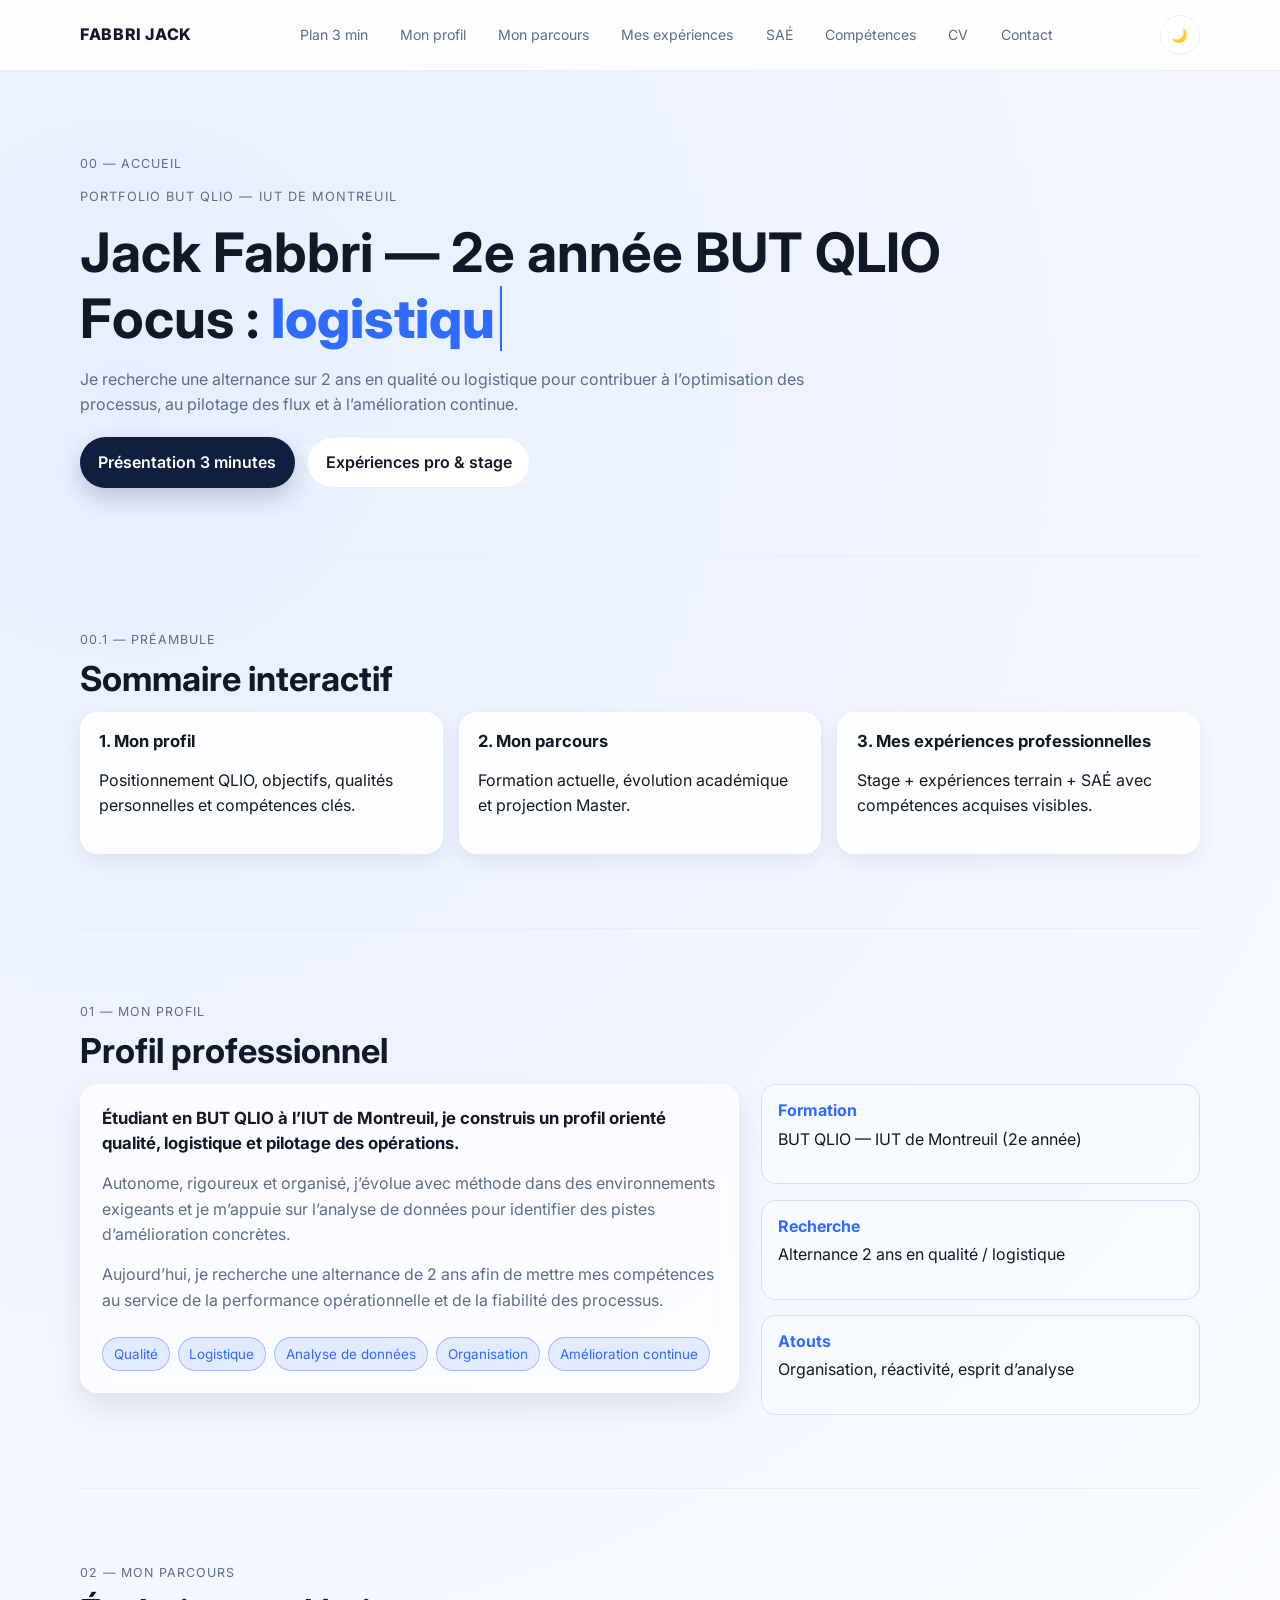
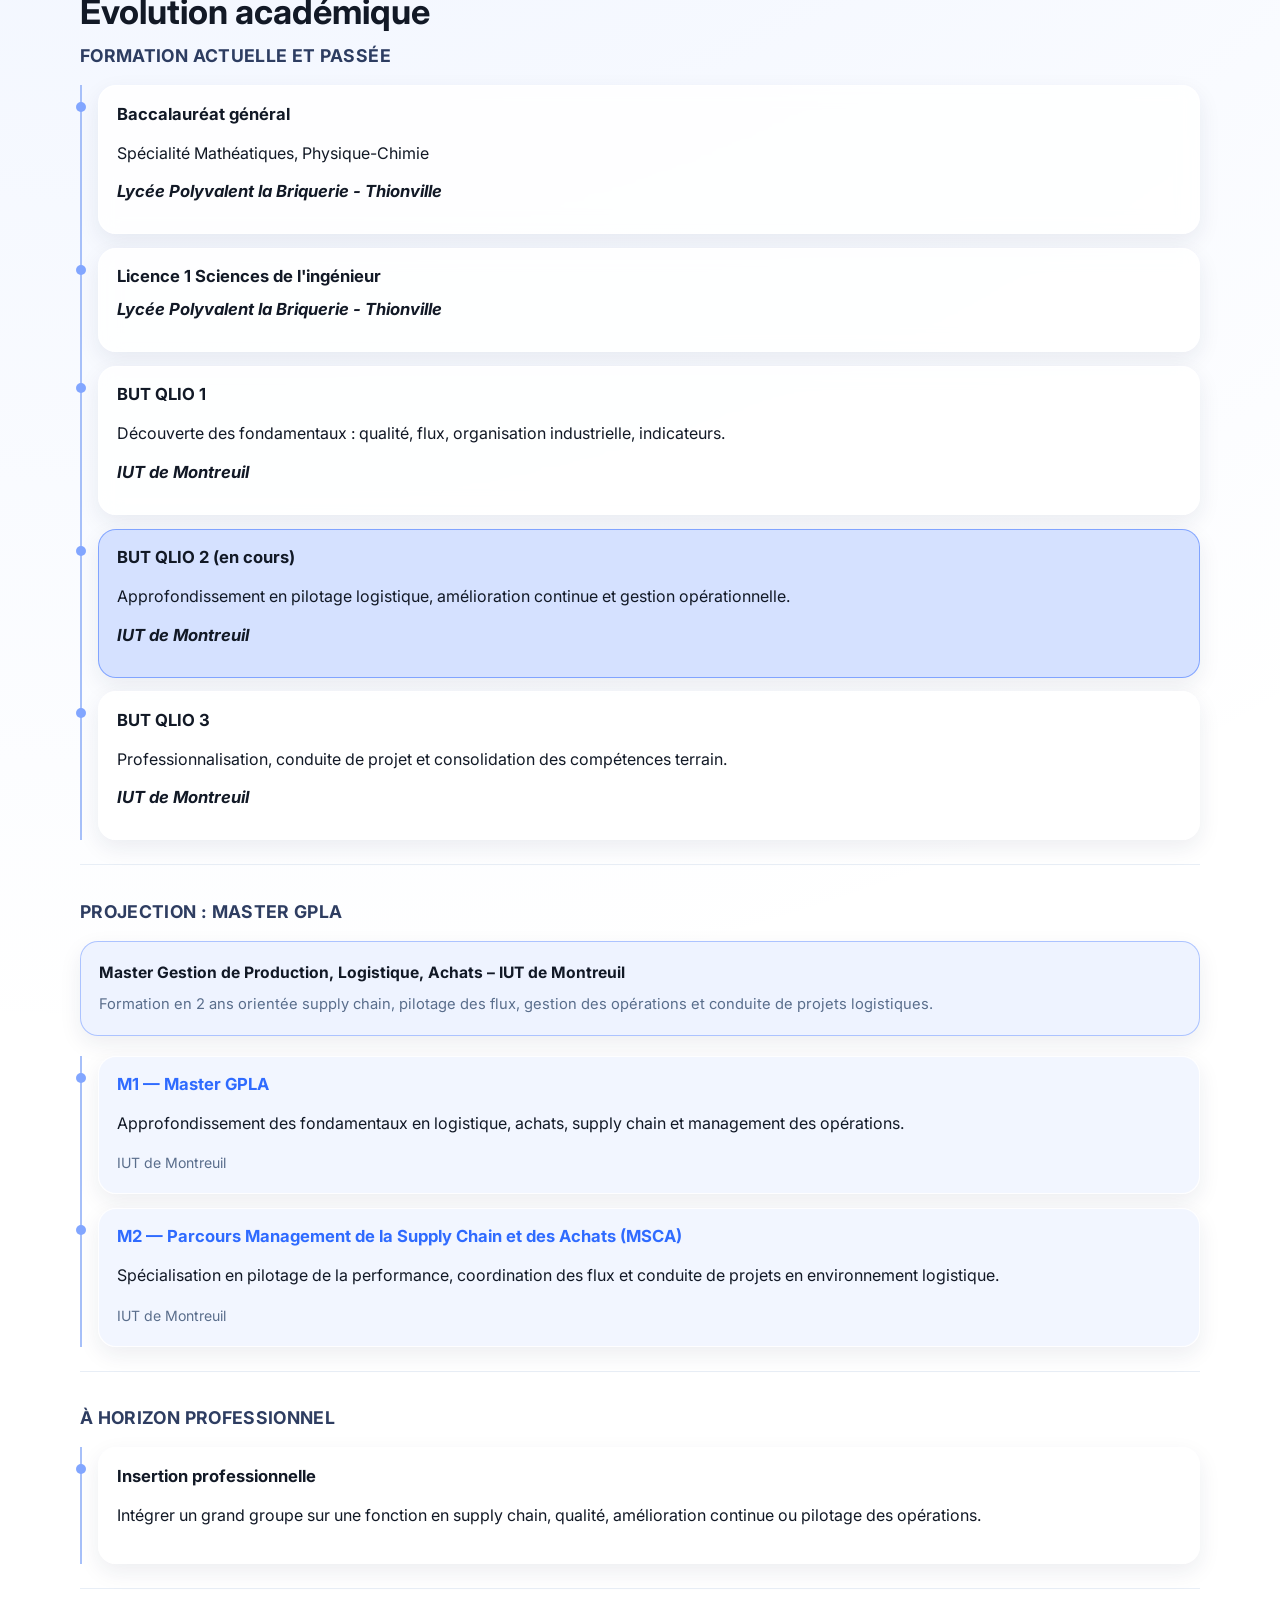
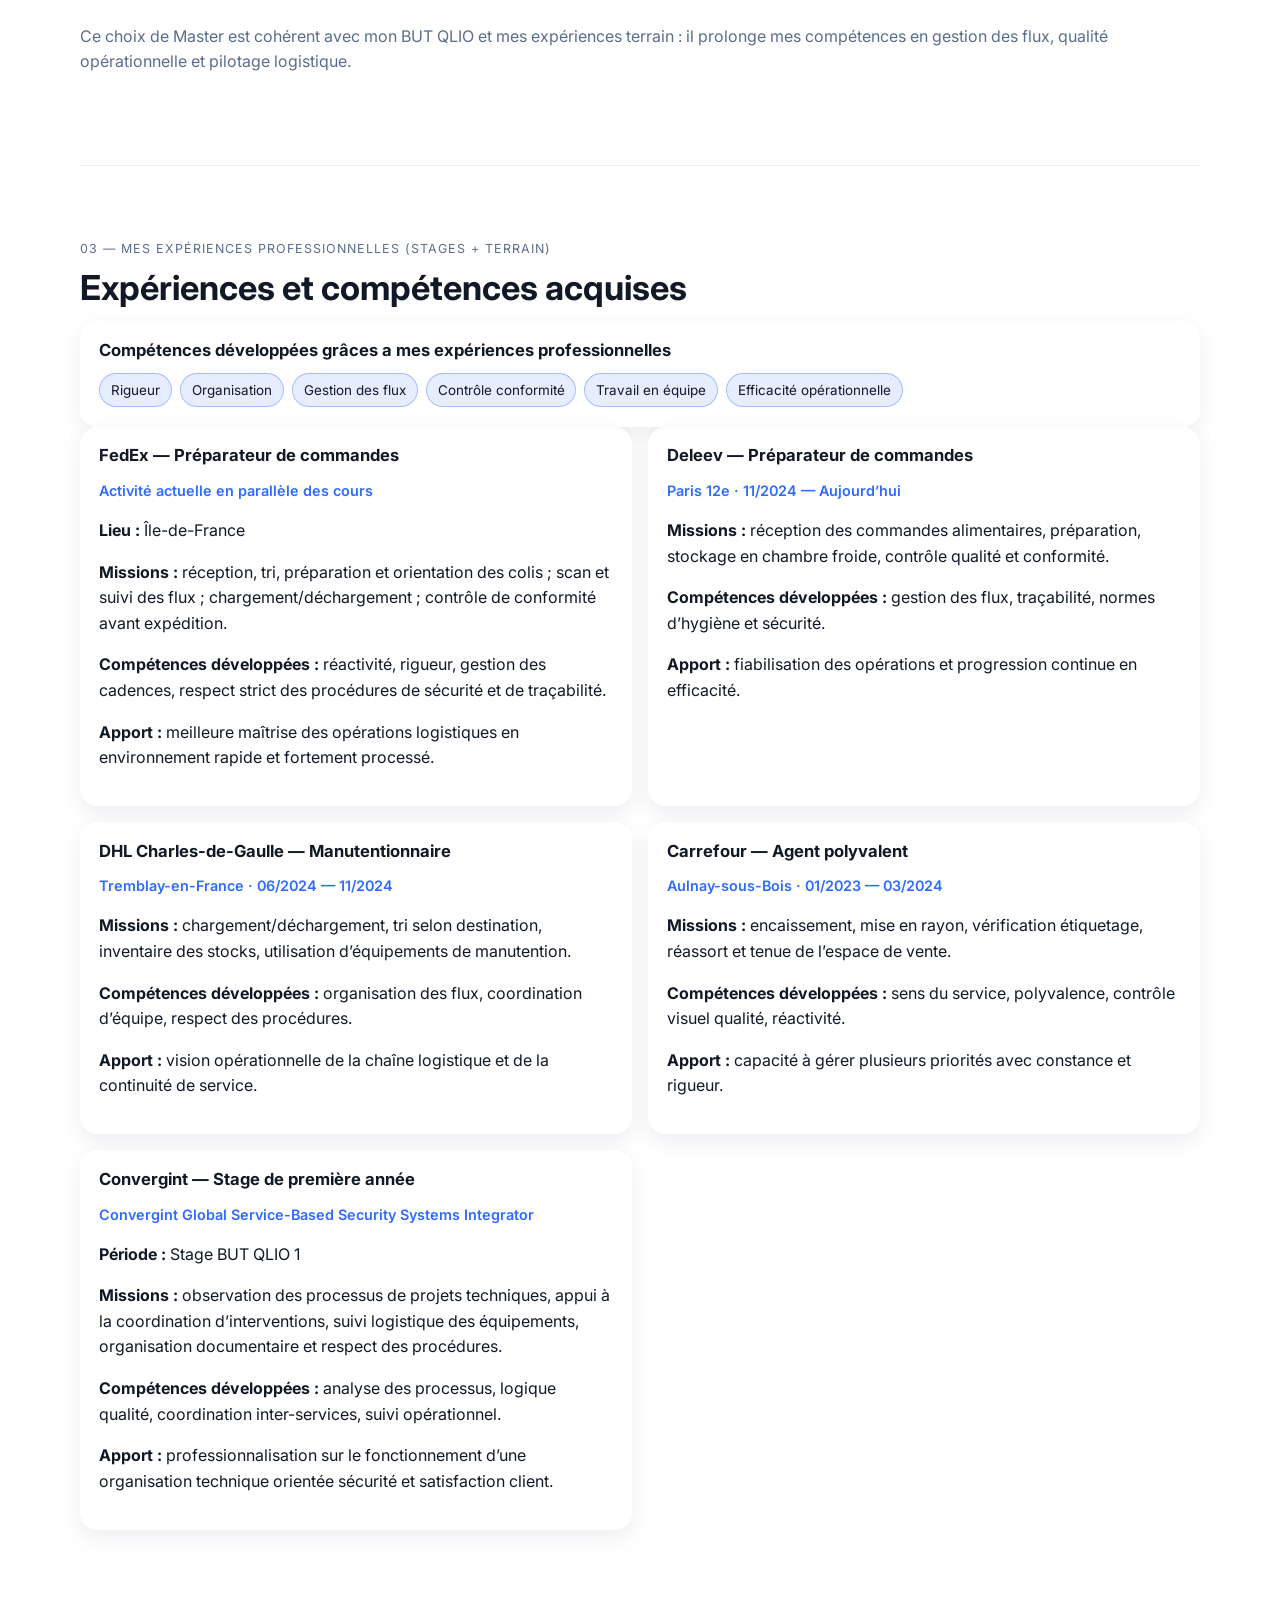
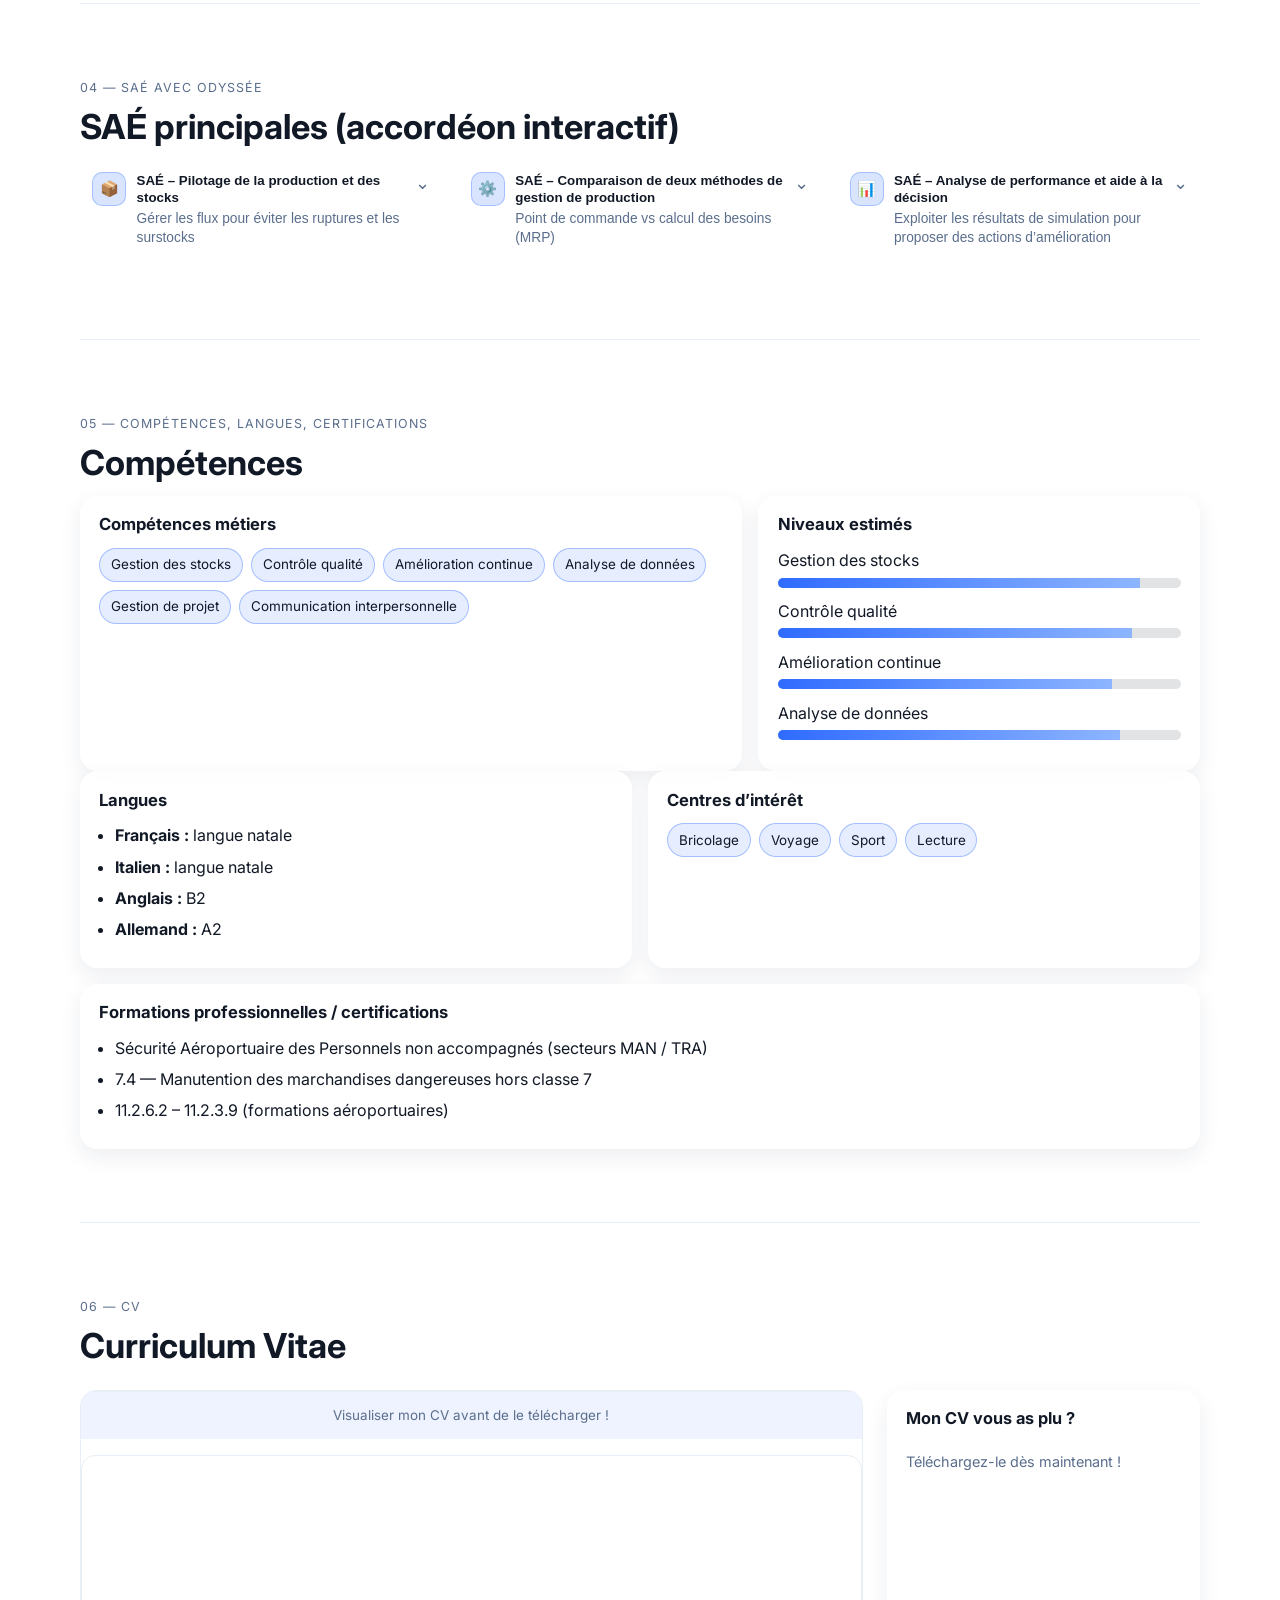
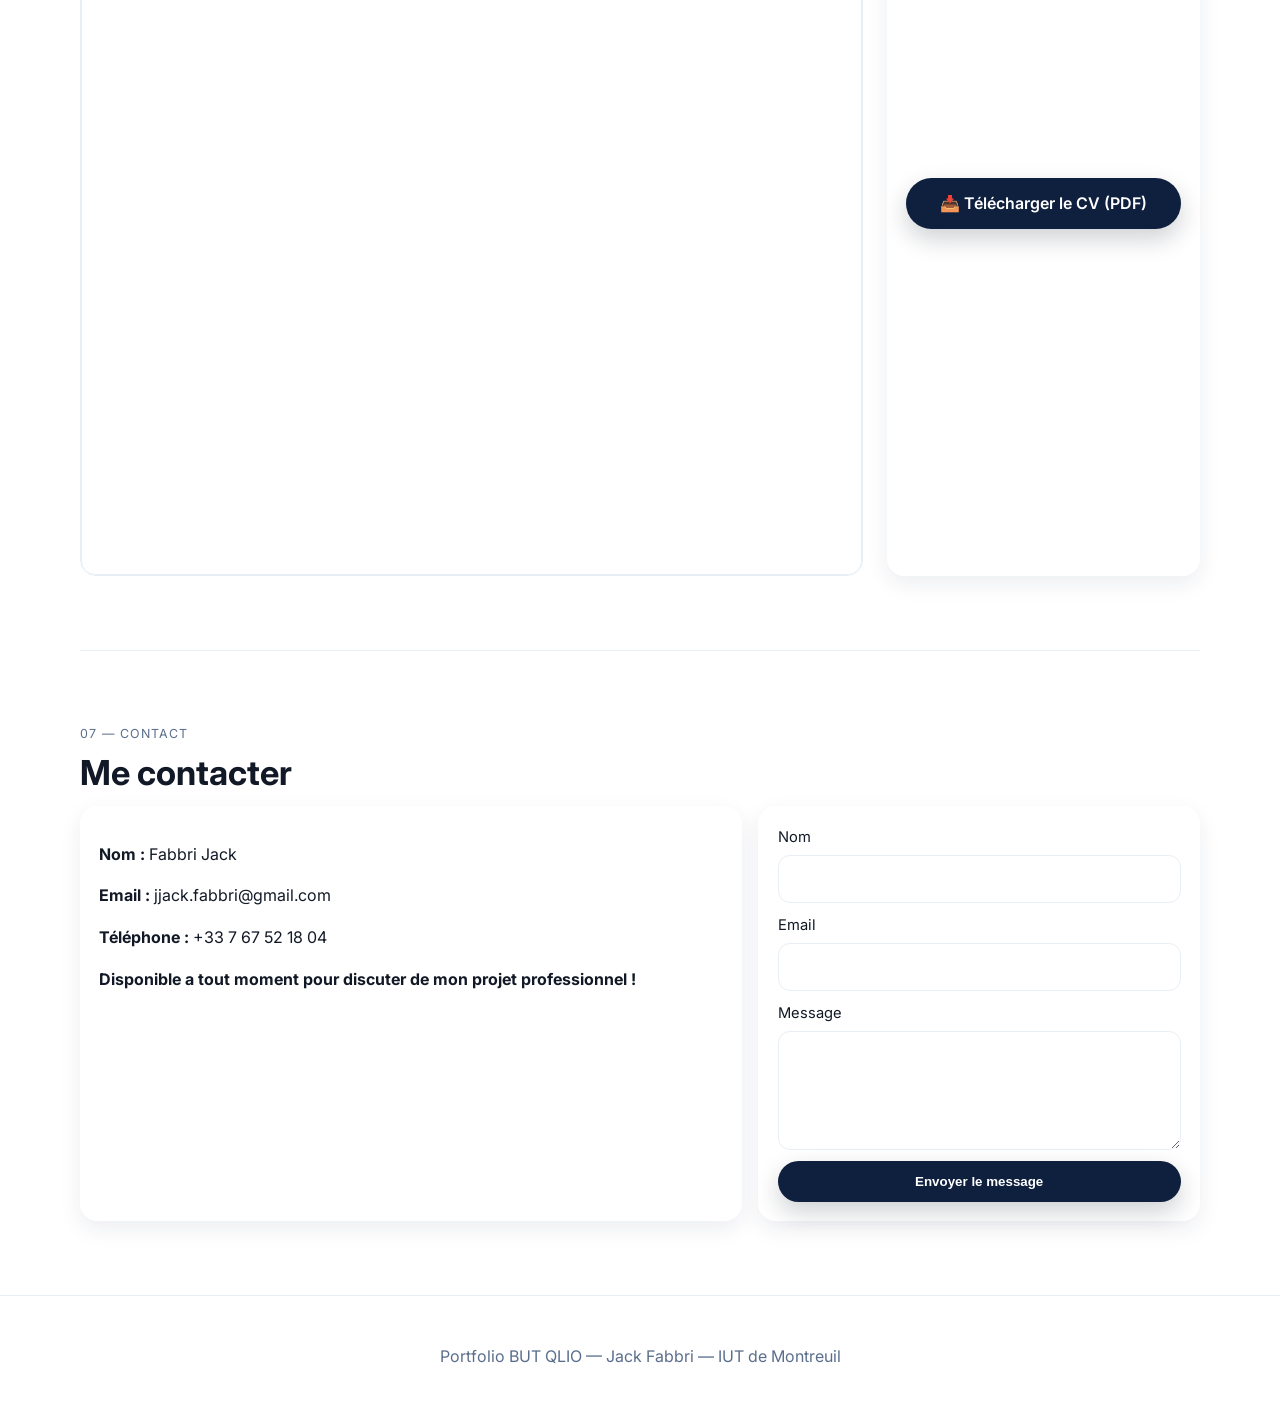
==== index.html @ e07b669d "Upload de mon site" ====
<!DOCTYPE html>
<html lang="fr">
  <head>
    <meta charset="UTF-8" />
    <meta name="viewport" content="width=device-width, initial-scale=1.0" />
    <meta
      name="description"
      content="Portfolio BUT QLIO de Jack Fabbri : profil, parcours, expériences professionnelles et SAÉ pour une présentation orale claire et efficace."
    />
    <title>Portfolio QLIO — Jack Fabbri</title>
    <link rel="preconnect" href="https://fonts.googleapis.com" />
    <link rel="preconnect" href="https://fonts.gstatic.com" crossorigin />
    <link
      href="https://fonts.googleapis.com/css2?family=Inter:wght@400;500;600;700;800&display=swap"
      rel="stylesheet"
    />
    <link rel="stylesheet" href="style.css" />
  </head>
  <body>
    <header class="site-header">
      <nav class="container navbar">
        <a href="#home" class="logo">FABBRI JACK</a>
        <button class="nav-toggle" aria-label="Menu navigation">
          <span></span><span></span>
        </button>
        <ul class="nav-links">
          <li><a href="#overview">Plan 3 min</a></li>
          <li><a href="#about">Mon profil</a></li>
          <li><a href="#path">Mon parcours</a></li>
          <li><a href="#experiences">Mes expériences</a></li>
          <li><a href="#sae">SAÉ</a></li>
          <li><a href="#skills">Compétences</a></li>
          <li><a href="#cv">CV</a></li>
          <li><a href="#contact">Contact</a></li>
        </ul>
        <button class="theme-toggle" id="theme-toggle" aria-label="Activer le mode sombre">🌙</button>
      </nav>
    </header>

    <main>
      <section class="hero container reveal" id="home">
        <p class="section-id">00 — Accueil</p>
        <p class="hero-kicker">Portfolio BUT QLIO — IUT de Montreuil</p>
        <h1>
          Jack Fabbri — 2e année BUT QLIO<br />
          Focus : <span class="word-slider"><span id="animated-word">qualité</span></span>
        </h1>
        <p class="hero-text">
          Je recherche une alternance sur 2 ans en qualité ou logistique pour contribuer
          à l’optimisation des processus, au pilotage des flux et à l’amélioration continue.
        </p>
        <div class="hero-actions">
          <a href="#overview" class="btn btn-primary">Présentation 3 minutes</a>
          <a href="#experiences" class="btn btn-ghost">Expériences pro & stage</a>
        </div>
      </section>

      <section class="section container reveal" id="overview">
        <p class="section-id">00.1 — Préambule</p>
        <h2>Sommaire interactif</h2>
        <div class="cards three-main">
          <a class="block main-card hover-lift" href="#about">
            <h3>1. Mon profil</h3>
            <p>Positionnement QLIO, objectifs, qualités personnelles et compétences clés.</p>
          </a>
          <a class="block main-card hover-lift" href="#path">
            <h3>2. Mon parcours</h3>
            <p>Formation actuelle, évolution académique et projection Master.</p>
          </a>
          <a class="block main-card hover-lift" href="#experiences">
            <h3>3. Mes expériences professionnelles</h3>
            <p>Stage + expériences terrain + SAÉ avec compétences acquises visibles.</p>
          </a>
        </div>
      </section>

      <section class="section container reveal" id="about">
        <p class="section-id">01 — Mon profil</p>
        <h2>Profil professionnel</h2>
        <div class="split about-inner">
          <article class="block glass-card hover-lift">
            <p class="about-lead">Étudiant en BUT QLIO à l’IUT de Montreuil, je construis un profil orienté qualité, logistique et pilotage des opérations.</p>
            <p class="about-subtitle">Autonome, rigoureux et organisé, j’évolue avec méthode dans des environnements exigeants et je m’appuie sur l’analyse de données pour identifier des pistes d’amélioration concrètes.</p>
            <p class="about-conclusion">Aujourd’hui, je recherche une alternance de 2 ans afin de mettre mes compétences au service de la performance opérationnelle et de la fiabilité des processus.</p>

            <div class="badges skills-badges">
              <span>Qualité</span>
              <span>Logistique</span>
              <span>Analyse de données</span>
              <span>Organisation</span>
              <span>Amélioration continue</span>
            </div>
          </article>

          <div class="profile-cards">
            <article class="card hover-lift">
              <h3>Formation</h3>
              <p>BUT QLIO — IUT de Montreuil (2e année)</p>
            </article>
            <article class="card hover-lift">
              <h3>Recherche</h3>
              <p>Alternance 2 ans en qualité / logistique</p>
            </article>
            <article class="card hover-lift">
              <h3>Atouts</h3>
              <p>Organisation, réactivité, esprit d’analyse</p>
            </article>
          </div>
        </div>
      </section>

      <section class="section container reveal" id="path">
        <p class="section-id">02 — Mon parcours</p>
        <h2>Évolution académique</h2>
        
        <div class="timeline-section">
          <h3 class="timeline-heading">Formation actuelle et passée</h3>
          <div class="academic-timeline">
            <article class="timeline-item block hover-lift"><h3>Baccalauréat général</h3><p>Spécialité Mathéatiques, Physique-Chimie</p><h3><i>Lycée Polyvalent la Briquerie - Thionville </i></h3></article>
            <article class="timeline-item block hover-lift"><h3>Licence 1 Sciences de l'ingénieur</h3><h3><i>Lycée Polyvalent la Briquerie - Thionville</i></h3></article>
            <article class="timeline-item block hover-lift"><h3>BUT QLIO 1</h3><p>Découverte des fondamentaux : qualité, flux, organisation industrielle, indicateurs.</p><h3><i>IUT de Montreuil</i></h3></article>
            <article class="timeline-item block current-step hover-lift"><h3>BUT QLIO 2 (en cours)</h3><p>Approfondissement en pilotage logistique, amélioration continue et gestion opérationnelle.</p><h3><i>IUT de Montreuil</i></h3></article>
            <article class="timeline-item block hover-lift"><h3>BUT QLIO 3</h3><p>Professionnalisation, conduite de projet et consolidation des compétences terrain.</p><h3><i>IUT de Montreuil</i></h3></article>
          </div>
        </div>

        <div class="timeline-section">
          <h3 class="timeline-heading">Projection : Master GPLA</h3>
          <article class="block master-intro hover-lift">
            <p><strong>Master Gestion de Production, Logistique, Achats</strong> – IUT de Montreuil</p>
            <p class="master-description">Formation en 2 ans orientée supply chain, pilotage des flux, gestion des opérations et conduite de projets logistiques.</p>
          </article>
          <div class="academic-timeline master-timeline">
            <article class="timeline-item block hover-lift">
              <h3>M1 — Master GPLA</h3>
              <p>Approfondissement des fondamentaux en logistique, achats, supply chain et management des opérations.</p>
              <p class="timeline-location">IUT de Montreuil</p>
            </article>
            <article class="timeline-item block hover-lift">
              <h3>M2 — Parcours Management de la Supply Chain et des Achats (MSCA)</h3>
              <p>Spécialisation en pilotage de la performance, coordination des flux et conduite de projets en environnement logistique.</p>
              <p class="timeline-location">IUT de Montreuil</p>
            </article>
          </div>
        </div>

        <div class="timeline-section">
          <h3 class="timeline-heading">À horizon professionnel</h3>
          <div class="academic-timeline">
            <article class="timeline-item block hover-lift"><h3>Insertion professionnelle</h3><p>Intégrer un grand groupe sur une fonction en supply chain, qualité, amélioration continue ou pilotage des opérations.</p></article>
          </div>
        </div>

        <p class="path-note">
          Ce choix de Master est cohérent avec mon BUT QLIO et mes expériences terrain : il prolonge mes compétences en gestion des flux, qualité opérationnelle et pilotage logistique.
        </p>
      </section>

      <section class="section container reveal" id="experiences">
        <p class="section-id">03 — Mes expériences professionnelles (stages + terrain)</p>
        <h2>Expériences et compétences acquises</h2>
        <article class="block skills-summary hover-lift">
          <h3>Compétences développées grâces a mes expériences professionnelles</h3>
          <div class="badges">
            <span>Rigueur</span><span>Organisation</span><span>Gestion des flux</span>
            <span>Contrôle conformité</span><span>Travail en équipe</span><span>Efficacité opérationnelle</span>
          </div>
        </article>

        <div class="cards exp-grid">
          <article class="block hover-lift">
            <h3>FedEx — Préparateur de commandes</h3>
            <p class="date">Activité actuelle en parallèle des cours</p>
            <p><strong>Lieu :</strong> Île-de-France</p>
            <p><strong>Missions :</strong> réception, tri, préparation et orientation des colis ; scan et suivi des flux ; chargement/déchargement ; contrôle de conformité avant expédition.</p>
            <p><strong>Compétences développées :</strong> réactivité, rigueur, gestion des cadences, respect strict des procédures de sécurité et de traçabilité.</p>
            <p><strong>Apport :</strong> meilleure maîtrise des opérations logistiques en environnement rapide et fortement processé.</p>
          </article>

          <article class="block hover-lift">
            <h3>Deleev — Préparateur de commandes</h3>
            <p class="date">Paris 12e · 11/2024 — Aujourd’hui</p>
            <p><strong>Missions :</strong> réception des commandes alimentaires, préparation, stockage en chambre froide, contrôle qualité et conformité.</p>
            <p><strong>Compétences développées :</strong> gestion des flux, traçabilité, normes d’hygiène et sécurité.</p>
            <p><strong>Apport :</strong> fiabilisation des opérations et progression continue en efficacité.</p>
          </article>

          <article class="block hover-lift">
            <h3>DHL Charles-de-Gaulle — Manutentionnaire</h3>
            <p class="date">Tremblay-en-France · 06/2024 — 11/2024</p>
            <p><strong>Missions :</strong> chargement/déchargement, tri selon destination, inventaire des stocks, utilisation d’équipements de manutention.</p>
            <p><strong>Compétences développées :</strong> organisation des flux, coordination d’équipe, respect des procédures.</p>
            <p><strong>Apport :</strong> vision opérationnelle de la chaîne logistique et de la continuité de service.</p>
          </article>

          <article class="block hover-lift">
            <h3>Carrefour — Agent polyvalent</h3>
            <p class="date">Aulnay-sous-Bois · 01/2023 — 03/2024</p>
            <p><strong>Missions :</strong> encaissement, mise en rayon, vérification étiquetage, réassort et tenue de l’espace de vente.</p>
            <p><strong>Compétences développées :</strong> sens du service, polyvalence, contrôle visuel qualité, réactivité.</p>
            <p><strong>Apport :</strong> capacité à gérer plusieurs priorités avec constance et rigueur.</p>
          </article>

          <article class="block hover-lift">
            <h3>Convergint — Stage de première année</h3>
            <p class="date">Convergint Global Service-Based Security Systems Integrator</p>
            <p><strong>Période :</strong> Stage BUT QLIO 1</p>
            <p><strong>Missions :</strong> observation des processus de projets techniques, appui à la coordination d’interventions, suivi logistique des équipements, organisation documentaire et respect des procédures.</p>
            <p><strong>Compétences développées :</strong> analyse des processus, logique qualité, coordination inter-services, suivi opérationnel.</p>
            <p><strong>Apport :</strong> professionnalisation sur le fonctionnement d’une organisation technique orientée sécurité et satisfaction client.</p>
          </article>
        </div>
      </section>

      <section class="section container reveal" id="sae">
        <p class="section-id">04 — SAÉ avec Odyssée</p>
        <h2>SAÉ principales (accordéon interactif)</h2>
        <div class="sae-grid" id="sae-accordion">
          <article class="sae-card hover-lift" data-accordion-item>
            <button class="sae-trigger" type="button" aria-expanded="false">
              <span class="sae-icon" aria-hidden="true">📦</span>
              <span class="sae-headline">
                <span class="sae-title">SAÉ – Pilotage de la production et des stocks</span>
                <span class="sae-subtitle">Gérer les flux pour éviter les ruptures et les surstocks</span>
              </span>
              <span class="sae-chevron" aria-hidden="true">⌄</span>
            </button>
            <div class="sae-panel" hidden>
              <p><strong>Objectif :</strong> Cette SAÉ consiste à utiliser Odyssée pour planifier la production et ajuster les approvisionnements en fonction de la demande. L’objectif est de satisfaire les commandes clients tout en limitant le niveau de stock.</p>
              <p><strong>Compétences mobilisées :</strong></p>
              <ul class="list-clean">
                <li>lancement des ordres de fabrication</li>
                <li>gestion des approvisionnements</li>
                <li>suivi des niveaux de stock</li>
                <li>prise de décision en environnement simulé</li>
              </ul>
              <p><strong>Indicateurs analysés :</strong> taux de service client, stock moyen, coût de gestion des articles.</p>
              <p><strong>Conclusion :</strong> Cette SAÉ permet de comprendre comment un mauvais pilotage des flux peut créer soit des ruptures, soit un excès de stock coûteux.</p>
            </div>
          </article>

          <article class="sae-card hover-lift" data-accordion-item>
            <button class="sae-trigger" type="button" aria-expanded="false">
              <span class="sae-icon" aria-hidden="true">⚙️</span>
              <span class="sae-headline">
                <span class="sae-title">SAÉ – Comparaison de deux méthodes de gestion de production</span>
                <span class="sae-subtitle">Point de commande vs calcul des besoins (MRP)</span>
              </span>
              <span class="sae-chevron" aria-hidden="true">⌄</span>
            </button>
            <div class="sae-panel" hidden>
              <p><strong>Objectif :</strong> Cette SAÉ vise à comparer deux façons de gérer une usine dans Odyssée : une méthode classique fondée sur le suivi du stock et une méthode plus avancée fondée sur la prévision et le calcul des besoins.</p>
              <p><strong>Compétences mobilisées :</strong></p>
              <ul class="list-clean">
                <li>analyse comparative</li>
                <li>planification de production</li>
                <li>interprétation de résultats</li>
                <li>amélioration d’une méthode de gestion</li>
              </ul>
              <p><strong>Indicateurs analysés :</strong> taux de service, niveau de stock, performance globale de la production.</p>
              <p><strong>Conclusion :</strong> Cette SAÉ montre que le choix de la méthode de gestion influence directement la réactivité de l’entreprise et son efficacité opérationnelle.</p>
            </div>
          </article>

          <article class="sae-card hover-lift" data-accordion-item>
            <button class="sae-trigger" type="button" aria-expanded="false">
              <span class="sae-icon" aria-hidden="true">📊</span>
              <span class="sae-headline">
                <span class="sae-title">SAÉ – Analyse de performance et aide à la décision</span>
                <span class="sae-subtitle">Exploiter les résultats de simulation pour proposer des actions d’amélioration</span>
              </span>
              <span class="sae-chevron" aria-hidden="true">⌄</span>
            </button>
            <div class="sae-panel" hidden>
              <p><strong>Objectif :</strong> Cette SAÉ consiste à analyser les résultats obtenus après plusieurs périodes de simulation dans Odyssée afin d’identifier les dysfonctionnements et de proposer des décisions plus pertinentes.</p>
              <p><strong>Compétences mobilisées :</strong></p>
              <ul class="list-clean">
                <li>lecture d’indicateurs industriels</li>
                <li>diagnostic de performance</li>
                <li>justification de décisions</li>
                <li>amélioration continue</li>
              </ul>
              <p><strong>Indicateurs analysés :</strong> retard ou satisfaction des commandes, coût lié aux stocks, cohérence entre prévisions et production.</p>
              <p><strong>Conclusion :</strong> Cette SAÉ met en valeur la capacité de l’étudiant à transformer des données de simulation en recommandations concrètes pour améliorer la performance d’une entreprise.</p>
            </div>
          </article>
        </div>
      </section>

      <section class="section container reveal" id="skills">
        <p class="section-id">05 — Compétences, langues, certifications</p>
        <h2>Compétences</h2>
        <div class="skills-grid">
          <article class="block hover-lift">
            <h3>Compétences métiers</h3>
            <div class="badges">
              <span>Gestion des stocks</span><span>Contrôle qualité</span><span>Amélioration continue</span>
              <span>Analyse de données</span><span>Gestion de projet</span><span>Communication interpersonnelle</span>
            </div>
          </article>
          <article class="block hover-lift">
            <h3>Niveaux estimés</h3>
            <div class="skill"><p>Gestion des stocks</p><div><span style="--w:90%"></span></div></div>
            <div class="skill"><p>Contrôle qualité</p><div><span style="--w:88%"></span></div></div>
            <div class="skill"><p>Amélioration continue</p><div><span style="--w:83%"></span></div></div>
            <div class="skill"><p>Analyse de données</p><div><span style="--w:85%"></span></div></div>
          </article>
        </div>

        <div class="cards two info-row">
          <article class="block hover-lift">
            <h3>Langues</h3>
            <ul class="list-clean">
              <li><strong>Français :</strong> langue natale</li>
              <li><strong>Italien :</strong> langue natale</li>
              <li><strong>Anglais :</strong> B2</li>
              <li><strong>Allemand :</strong> A2</li>
            </ul>
          </article>
          <article class="block hover-lift">
            <h3>Centres d’intérêt</h3>
            <div class="badges"><span>Bricolage</span><span>Voyage</span><span>Sport</span><span>Lecture</span></div>
          </article>
        </div>

        <article class="block certs hover-lift">
          <h3>Formations professionnelles / certifications</h3>
          <ul class="list-clean">
            <li>Sécurité Aéroportuaire des Personnels non accompagnés (secteurs MAN / TRA)</li>
            <li>7.4 — Manutention des marchandises dangereuses hors classe 7</li>
            <li>11.2.6.2 – 11.2.3.9 (formations aéroportuaires)</li>
          </ul>
        </article>
      </section>

      <section class="section container reveal" id="cv">
        <p class="section-id">06 — CV</p>
        <h2>Curriculum Vitae</h2>

        <div class="cv-container">
          <div class="cv-viewer">
            <p class="cv-note-viewer"> Visualiser mon CV avant de le télécharger ! </p>

            <div id="cv-embed" class="cv-embed">
              <iframe id="cv-frame" src="CV Alternance FABBRI JACK.pdf" frameborder="0" width="100%" height="920"></iframe>
            </div>
          </div>

          <div class="cv-download">
            <article class="block hover-lift">
              <h3>Mon CV vous as plu ? </h3>
              <p>Téléchargez-le dès maintenant !</p>
              <a href="CV Alternance FABBRI JACK.pdf" class="btn btn-primary" download>📥 Télécharger le CV (PDF)</a>
              <p class="cv-note"></p>
            </article>
          </div>
        </div>
      </section>

      <section class="section container reveal" id="contact">
        <p class="section-id">07 — Contact</p>
        <h2>Me contacter</h2>
        <div class="split">
          <article class="block hover-lift">
            <p><strong>Nom :</strong>   Fabbri Jack</p>
            <p><strong>Email :</strong> jjack.fabbri@gmail.com</p>
            <p><strong>Téléphone :</strong> +33 7 67 52 18 04</p>
            <p><strong>Disponible a tout moment pour discuter de mon projet professionnel !</strong></p>
          </article>
          <form class="block contact-form hover-lift">
            <label>Nom <input type="text" required /></label>
            <label>Email <input type="email" required /></label>
            <label>Message <textarea rows="4" required></textarea></label>
            <button type="submit" class="btn btn-primary">Envoyer le message</button>
          </form>
        </div>
      </section>
    </main>

    <button class="to-top" aria-label="Retour en haut">↑</button>

    <footer class="site-footer">
      <div class="container">
        <p>Portfolio BUT QLIO — Jack Fabbri — IUT de Montreuil</p>
      </div>
    </footer>

    <script src="script.js"></script>
  </body>
</html>
---- style.css ----
:root {
  --bg: #ffffff;
  --text: #121926;
  --muted: #5a6e8c;
  --line: #e8eef6;
  --surface: rgba(255, 255, 255, 0.85);
  --surface-border: rgba(255, 255, 255, 0.92);
  --primary: #0f1f3e;
  --accent: #2f6bff;
  --nav-bg: rgba(255, 255, 255, 0.85);
  --input-bg: #ffffff;
  --hover-shadow: 0 16px 34px rgba(15, 25, 40, 0.12);
}

body[data-theme='dark'] {
  --bg: #0e1525;
  --text: #e5ecf8;
  --muted: #9aaccc;
  --line: #1f2b43;
  --surface: rgba(18, 29, 48, 0.78);
  --surface-border: rgba(154, 172, 204, 0.2);
  --primary: #e5ecf8;
  --accent: #7dacff;
  --nav-bg: rgba(11, 20, 36, 0.85);
  --input-bg: #0e1728;
  --hover-shadow: 0 14px 28px rgba(6, 10, 20, 0.55);
}

* { box-sizing: border-box; }
html { scroll-behavior: smooth; }

body {
  margin: 0;
  font-family: 'Inter', sans-serif;
  color: var(--text);
  line-height: 1.6;
  background: radial-gradient(circle at 10% 5%, rgba(84, 139, 255, 0.14), transparent 30%), var(--bg);
}

a { color: inherit; text-decoration: none; }
.container { width: min(1120px, 92%); margin: 0 auto; }

.site-header {
  position: sticky;
  top: 0;
  z-index: 40;
  background: var(--nav-bg);
  backdrop-filter: blur(12px);
  border-bottom: 1px solid var(--line);
}

.navbar {
  min-height: 70px;
  display: flex;
  align-items: center;
  justify-content: space-between;
  gap: 1rem;
}

.logo { font-weight: 800; letter-spacing: 0.04em; }

.nav-links {
  list-style: none;
  margin: 0;
  padding: 0;
  display: flex;
  gap: 0.7rem;
}

.nav-links a {
  color: var(--muted);
  font-size: 0.88rem;
  padding: 0.4rem 0.66rem;
  border-radius: 999px;
  transition: 0.2s ease;
}

.nav-links a:hover,
.nav-links a.active {
  color: var(--text);
  background: color-mix(in srgb, var(--accent) 12%, transparent);
}

.nav-toggle { display: none; background: transparent; border: 0; }
.nav-toggle span { display: block; width: 22px; height: 2px; margin: 5px 0; background: var(--text); }

.theme-toggle {
  border: 1px solid var(--line);
  background: var(--input-bg);
  color: var(--text);
  border-radius: 999px;
  width: 40px;
  height: 40px;
  cursor: pointer;
}

.section { padding: 4.6rem 0; border-top: 1px solid var(--line); }
.section-id { margin: 0 0 0.5rem; font-size: 0.78rem; letter-spacing: 0.08em; text-transform: uppercase; color: var(--muted); }
h1, h2, h3 { line-height: 1.2; margin: 0 0 0.8rem; }
h1 { font-size: clamp(2rem, 4.8vw, 3.4rem); }
h2 { font-size: clamp(1.45rem, 3vw, 2.15rem); }
h3 { font-size: 1.04rem; }

.hero { padding: 5.2rem 0 4.2rem; }
.hero-kicker { color: var(--muted); text-transform: uppercase; letter-spacing: 0.08em; font-size: 0.8rem; }
.hero-text { max-width: 760px; color: var(--muted); }
.hero-actions { display: flex; gap: 0.8rem; margin-top: 1.2rem; flex-wrap: wrap; }

.word-slider { display: inline-flex; min-width: 200px; color: var(--accent); font-weight: 800; }
#animated-word {
  display: inline-block;
  border-right: 2px solid var(--accent);
  padding-right: 0.32rem;
  animation: caret 0.8s steps(1) infinite;
}

@keyframes caret { 50% { border-color: transparent; } }

.btn {
  border-radius: 999px;
  padding: 0.74rem 1.08rem;
  border: 1px solid transparent;
  font-weight: 600;
  transition: transform 0.2s ease, box-shadow 0.25s ease;
}
.btn:hover { transform: translateY(-2px); }
.btn-primary { background: var(--primary); color: var(--bg); box-shadow: 0 10px 24px rgba(17, 24, 39, 0.2); }
.btn-ghost { border-color: var(--line); background: var(--input-bg); color: var(--text); }

.block {
  background: var(--surface);
  border: 1px solid var(--surface-border);
  backdrop-filter: blur(10px);
  border-radius: 18px;
  padding: 1.15rem;
  box-shadow: 0 8px 22px rgba(28, 44, 72, 0.08);
}

.hover-lift,
.sae-card {
  transition: transform 0.25s ease, box-shadow 0.25s ease, border-color 0.25s ease;
}

.hover-lift:hover,
.sae-card:hover {
  transform: translateY(-4px);
  box-shadow: var(--hover-shadow);
  border-color: color-mix(in srgb, var(--accent) 40%, var(--surface-border));
}

.split,
.skills-grid { display: grid; grid-template-columns: 1.5fr 1fr; gap: 1rem; }
.about-inner { gap: 1.4rem; align-items: start; }

.glass-card {
  background: rgba(255, 255, 255, 0.68);
  border: 1px solid rgba(255, 255, 255, 0.58);
  backdrop-filter: blur(10px);
  box-shadow: 0 14px 30px rgba(15, 28, 55, 0.10);
  border-radius: 18px;
  padding: 1.3rem;
  display: flex;
  flex-direction: column;
  gap: 0.9rem;
}

.about-lead {
  margin: 0;
  font-size: 1.05rem;
  font-weight: 700;
  line-height: 1.5;
}

.about-subtitle,
.about-conclusion {
  margin: 0;
  color: var(--muted);
  line-height: 1.6;
}

.profile-cards {
  display: grid;
  gap: 0.95rem;
}

.card {
  background: rgba(249, 252, 255, 0.72);
  border: 1px solid rgba(165, 194, 255, 0.45);
  border-radius: 15px;
  padding: 1rem;
  min-height: 100px;
}

.card h3 {
  margin: 0 0 0.4rem;
  color: var(--accent);
  font-size: 1rem;
}

.card p {
  margin: 0;
  color: var(--text);
}

.skills-badges {
  display: flex;
  flex-wrap: wrap;
  gap: 0.5rem;
  margin-top: 0.6rem;
}

.skills-badges span {
  font-size: 0.80rem;
  border-radius: 999px;
  padding: 0.38rem 0.64rem;
  background: rgba(47, 107, 255, 0.14);
  border: 1px solid rgba(47, 107, 255, 0.32);
  color: var(--accent);
}

.hover-lift:hover,
.card:hover,
.glass-card:hover {
  transform: translateY(-3px);
  box-shadow: 0 18px 36px rgba(15, 28, 55, 0.15);
}

.cards { display: grid; gap: 1rem; grid-template-columns: repeat(3, 1fr); }
.cards.two { grid-template-columns: repeat(2, 1fr); }
.exp-grid { grid-template-columns: repeat(2, 1fr); }

.stats { display: grid; gap: 0.8rem; }
.stats strong { display: block; }

.academic-timeline {
  display: grid;
  gap: 0.85rem;
  border-left: 2px solid color-mix(in srgb, var(--accent) 35%, var(--line));
  padding-left: 1rem;
}

.timeline-item { position: relative; }
.timeline-item::before {
  content: '';
  position: absolute;
  left: -1.45rem;
  top: 1rem;
  width: 10px;
  height: 10px;
  border-radius: 50%;
  background: color-mix(in srgb, var(--accent) 60%, white);
}

.current-step {
  background: color-mix(in srgb, var(--accent) 20%, var(--surface));
  border-color: color-mix(in srgb, var(--accent) 60%, var(--surface-border));
}

.path-note { color: var(--muted); margin-top: 0.9rem; }

.skills-summary .badges { margin-top: 0.6rem; }
.badges { display: flex; flex-wrap: wrap; gap: 0.5rem; }
.badges span {
  background: color-mix(in srgb, var(--accent) 12%, transparent);
  border: 1px solid color-mix(in srgb, var(--accent) 36%, transparent);
  border-radius: 999px;
  padding: 0.33rem 0.68rem;
  font-size: 0.84rem;
}

.date { color: var(--accent); margin: 0 0 0.45rem; font-weight: 600; font-size: 0.9rem; }
.list-clean { margin: 0.4rem 0 0; padding-left: 1rem; }
.list-clean li { margin-bottom: 0.35rem; }

.sae-grid { display: grid; grid-template-columns: repeat(3, 1fr); gap: 1rem; }
.sae-card {
  background: var(--surface);
  border: 1px solid var(--surface-border);
  border-radius: 16px;
  padding: 0.4rem 0.7rem 0.8rem;
}

.sae-trigger {
  width: 100%;
  border: 0;
  background: transparent;
  color: inherit;
  display: grid;
  grid-template-columns: auto 1fr auto;
  align-items: start;
  gap: 0.65rem;
  text-align: left;
  padding: 0.3rem 0;
  cursor: pointer;
}

.sae-icon {
  width: 34px;
  height: 34px;
  border-radius: 10px;
  display: grid;
  place-items: center;
  background: color-mix(in srgb, var(--accent) 18%, transparent);
  border: 1px solid color-mix(in srgb, var(--accent) 30%, transparent);
  font-size: 0.95rem;
}

.sae-headline { display: grid; gap: 0.2rem; }
.sae-title { font-weight: 700; line-height: 1.3; }
.sae-subtitle { color: var(--muted); font-size: 0.86rem; line-height: 1.35; }

.sae-chevron {
  font-size: 1.15rem;
  color: var(--muted);
  transform-origin: center;
  transition: transform 0.24s ease;
}

.sae-trigger[aria-expanded='true'] .sae-chevron { transform: rotate(180deg); }

.sae-trigger:focus-visible {
  outline: 2px solid color-mix(in srgb, var(--accent) 45%, transparent);
  outline-offset: 4px;
  border-radius: 10px;
}

.sae-panel {
  overflow: hidden;
  max-height: 0;
  opacity: 0;
  border-top: 1px solid transparent;
  transition: max-height 0.35s ease, opacity 0.25s ease, border-color 0.25s ease, margin-top 0.25s ease;
  margin-top: 0;
}

.sae-panel.is-open {
  opacity: 1;
  margin-top: 0.65rem;
  border-color: var(--line);
}

.sae-panel p { margin: 0.45rem 0; }

.skill { margin-bottom: 0.72rem; }
.skill p { margin: 0 0 0.24rem; }
.skill div { width: 100%; height: 10px; background: color-mix(in srgb, var(--text) 12%, transparent); border-radius: 999px; overflow: hidden; }
.skill span { display: block; width: var(--w); height: 100%; background: linear-gradient(90deg, #2f6bff, #8db5ff); }

.certs { margin-top: 1rem; }

/* Chronologie améliorée */
.timeline-section {
  margin-bottom: 2.2rem;
  padding-bottom: 1.5rem;
  border-bottom: 1px solid var(--line);
}

.timeline-section:last-child {
  border-bottom: none;
  margin-bottom: 1rem;
}

.timeline-heading {
  color: color-mix(in srgb, var(--text) 80%, var(--accent));
  font-size: 1.1rem;
  font-weight: 700;
  letter-spacing: 0.02em;
  margin-bottom: 1.2rem;
  text-transform: uppercase;
  opacity: 0.9;
}

.master-intro {
  margin-bottom: 1.2rem;
  background: color-mix(in srgb, var(--accent) 8%, var(--surface));
  border-color: color-mix(in srgb, var(--accent) 40%, var(--surface-border));
}

.master-intro p:first-child {
  font-size: 0.98rem;
  font-weight: 700;
  margin: 0 0 0.5rem;
}

.master-description {
  color: var(--muted);
  font-size: 0.92rem;
  margin: 0;
}

.master-timeline .timeline-item {
  background: color-mix(in srgb, var(--accent) 6%, var(--surface));
}

.master-timeline .timeline-item h3 {
  color: color-mix(in srgb, var(--accent) 100%, var(--text));
}

.timeline-location {
  color: var(--muted);
  font-size: 0.88rem;
  margin: 0.5rem 0 0;
}

/* CV Visualization */
.cv-highlight { display: grid; gap: 0.8rem; }

.cv-container {
  display: grid;
  grid-template-columns: 2.5fr 1fr;
  gap: 1.5rem;
  margin-top: 1.5rem;
}

.cv-viewer {
  display: flex;
  flex-direction: column;
  gap: 1rem;
  background: var(--input-bg);
  border-radius: 16px;
  border: 1px solid var(--line);
  overflow: hidden;
}

.cv-placeholder-text {
  padding: 1rem;
  color: var(--muted);
  font-size: 0.92rem;
  text-align: center;
  margin: 0;
  background: color-mix(in srgb, var(--accent) 4%, transparent);
  border-bottom: 1px solid var(--line);
}

.cv-actions {
  display: flex;
  gap: 0.75rem;
  margin-bottom: 0.9rem;
  flex-wrap: wrap;
}

.cv-embed {
  flex: 1;
  min-height: 720px;
  background: var(--bg);
  color: var(--muted);
  display: grid;
  place-items: center;
  border: 1px solid var(--line);
  border-radius: 14px;
  overflow: hidden;
}

.cv-embed iframe {
  width: 100%;
  height: 100%;
  border: none;
}

.cv-note-viewer {
  padding: 0.8rem 1rem;
  background: color-mix(in srgb, var(--accent) 8%, var(--surface));
  border-top: 1px solid var(--line);
  color: var(--muted);
  font-size: 0.84rem;
  margin: 0;
  text-align: center;
}

.cv-download {
  display: flex;
  flex-direction: column;
  gap: 1rem;
}

.cv-download .block {
  height: 100%;
  display: flex;
  flex-direction: column;
  gap: 0.8rem;
}

.cv-download h3 {
  margin: 0 0 0.5rem;
  font-size: 1.02rem;
}

.cv-download p {
  margin: 0;
  color: var(--muted);
  font-size: 0.9rem;
  flex: 1;
}

.cv-download .btn {
  width: 100%;
  text-align: center;
  margin-top: auto;
}

.cv-note { color: var(--muted); margin: 0; font-size: 0.88rem; }

.contact-form { display: grid; gap: 0.7rem; }
.contact-form label { display: grid; gap: 0.35rem; font-size: 0.92rem; }
input, textarea {
  border-radius: 12px;
  border: 1px solid var(--line);
  padding: 0.7rem;
  background: var(--input-bg);
  color: var(--text);
  font: inherit;
}
input:focus, textarea:focus { outline: 2px solid color-mix(in srgb, var(--accent) 35%, transparent); border-color: var(--accent); }

.to-top {
  position: fixed;
  right: 1.2rem;
  bottom: 1.2rem;
  width: 42px;
  height: 42px;
  border-radius: 50%;
  border: 0;
  background: var(--primary);
  color: var(--bg);
  opacity: 0;
  visibility: hidden;
  transition: 0.25s ease;
  cursor: pointer;
}
.to-top.show { opacity: 1; visibility: visible; }

.site-footer { padding: 2rem 0; border-top: 1px solid var(--line); color: var(--muted); text-align: center; }

.reveal { opacity: 0; transform: translateY(24px); transition: opacity 0.7s ease, transform 0.7s ease; }
.reveal.visible { opacity: 1; transform: translateY(0); }

@media (max-width: 1000px) {
  .split,
  .about-inner,
  .skills-grid,
  .exp-grid,
  .sae-grid,
  .cards { grid-template-columns: 1fr; }

  .profile-cards { grid-template-columns: 1fr; }
  .cv-container { grid-template-columns: 1fr; }

  .nav-toggle { display: block; }
  .nav-links {
    position: absolute;
    top: 70px;
    right: 4%;
    width: min(340px, 92%);
    background: var(--surface);
    border: 1px solid var(--line);
    border-radius: 16px;
    display: grid;
    max-height: 0;
    overflow: hidden;
    transition: max-height 0.25s ease;
    box-shadow: 0 10px 24px rgba(19, 30, 52, 0.14);
  }
  .nav-links.open { max-height: 520px; padding: 0.5rem; }
  .nav-links a { display: block; }
}

@media (max-width: 700px) {
  .section { padding: 4rem 0; }
  .hero-actions { flex-direction: column; }
  .btn { width: 100%; text-align: center; }
}
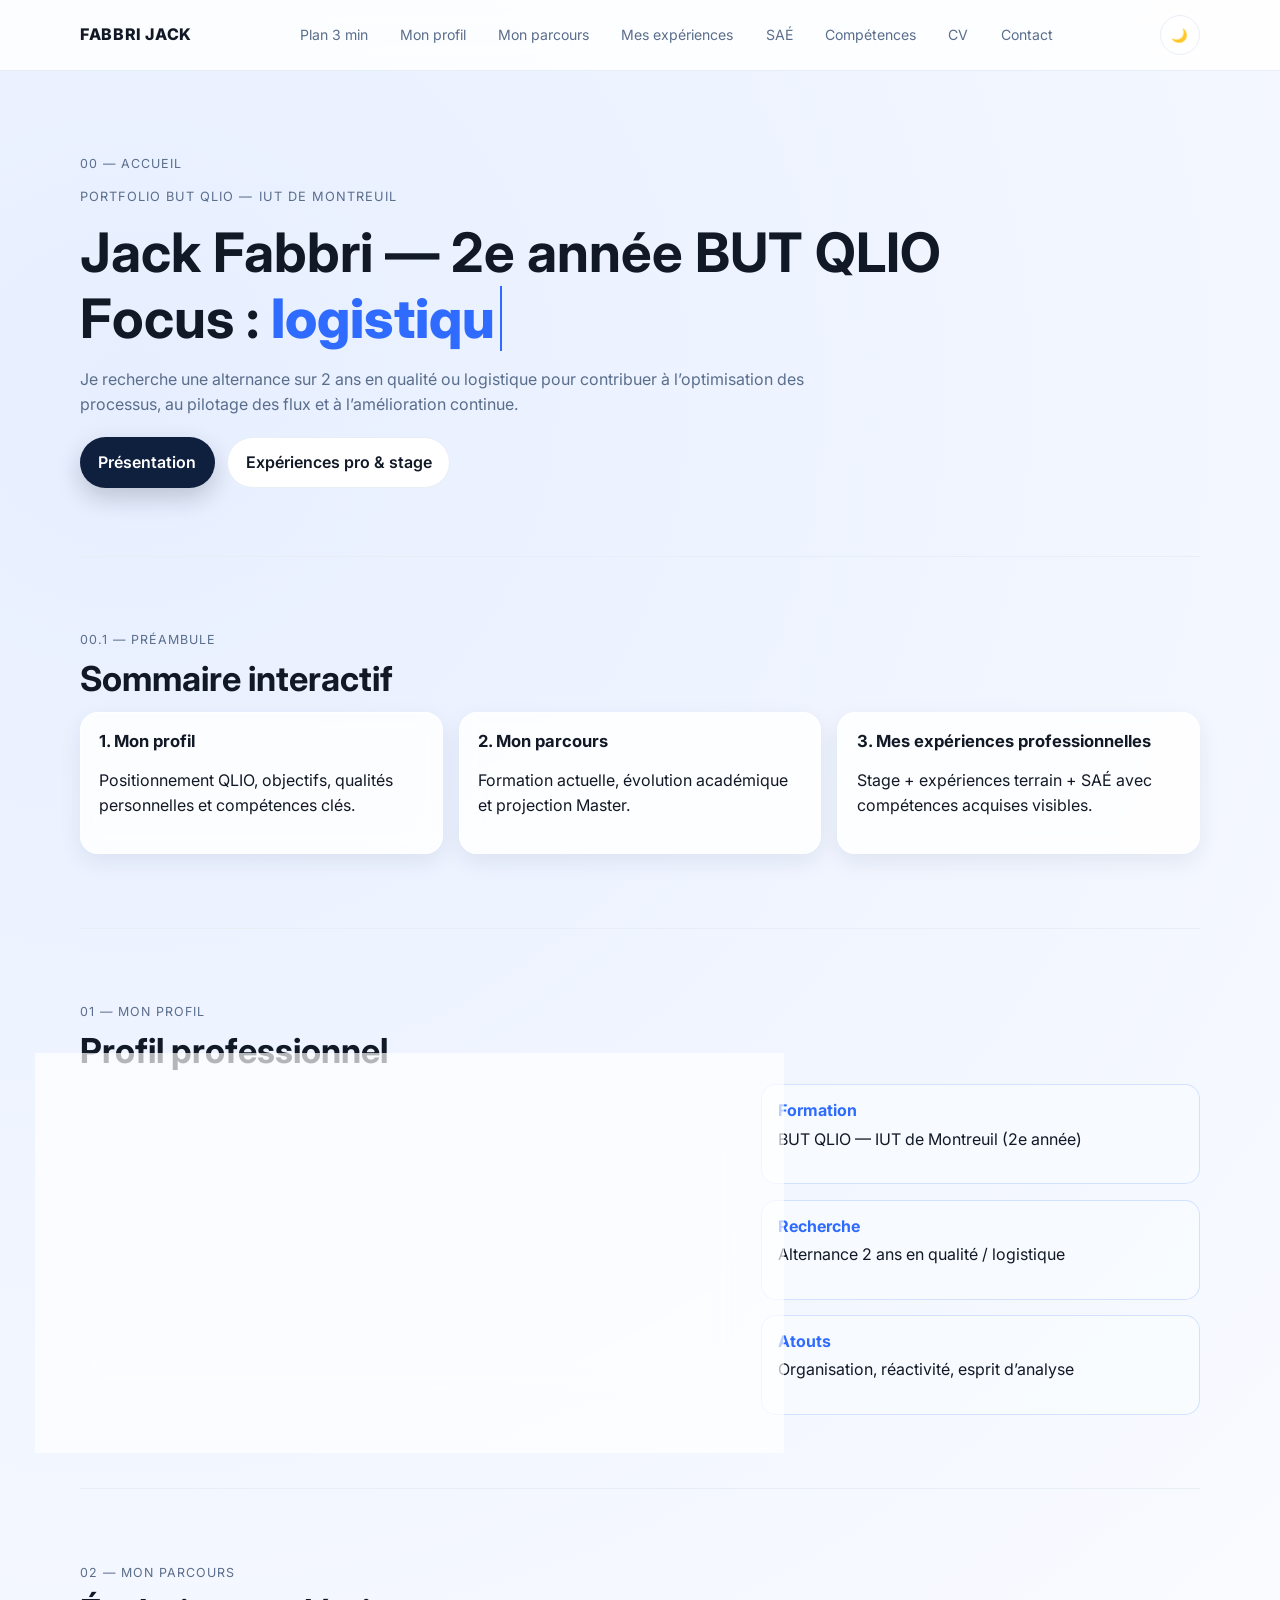
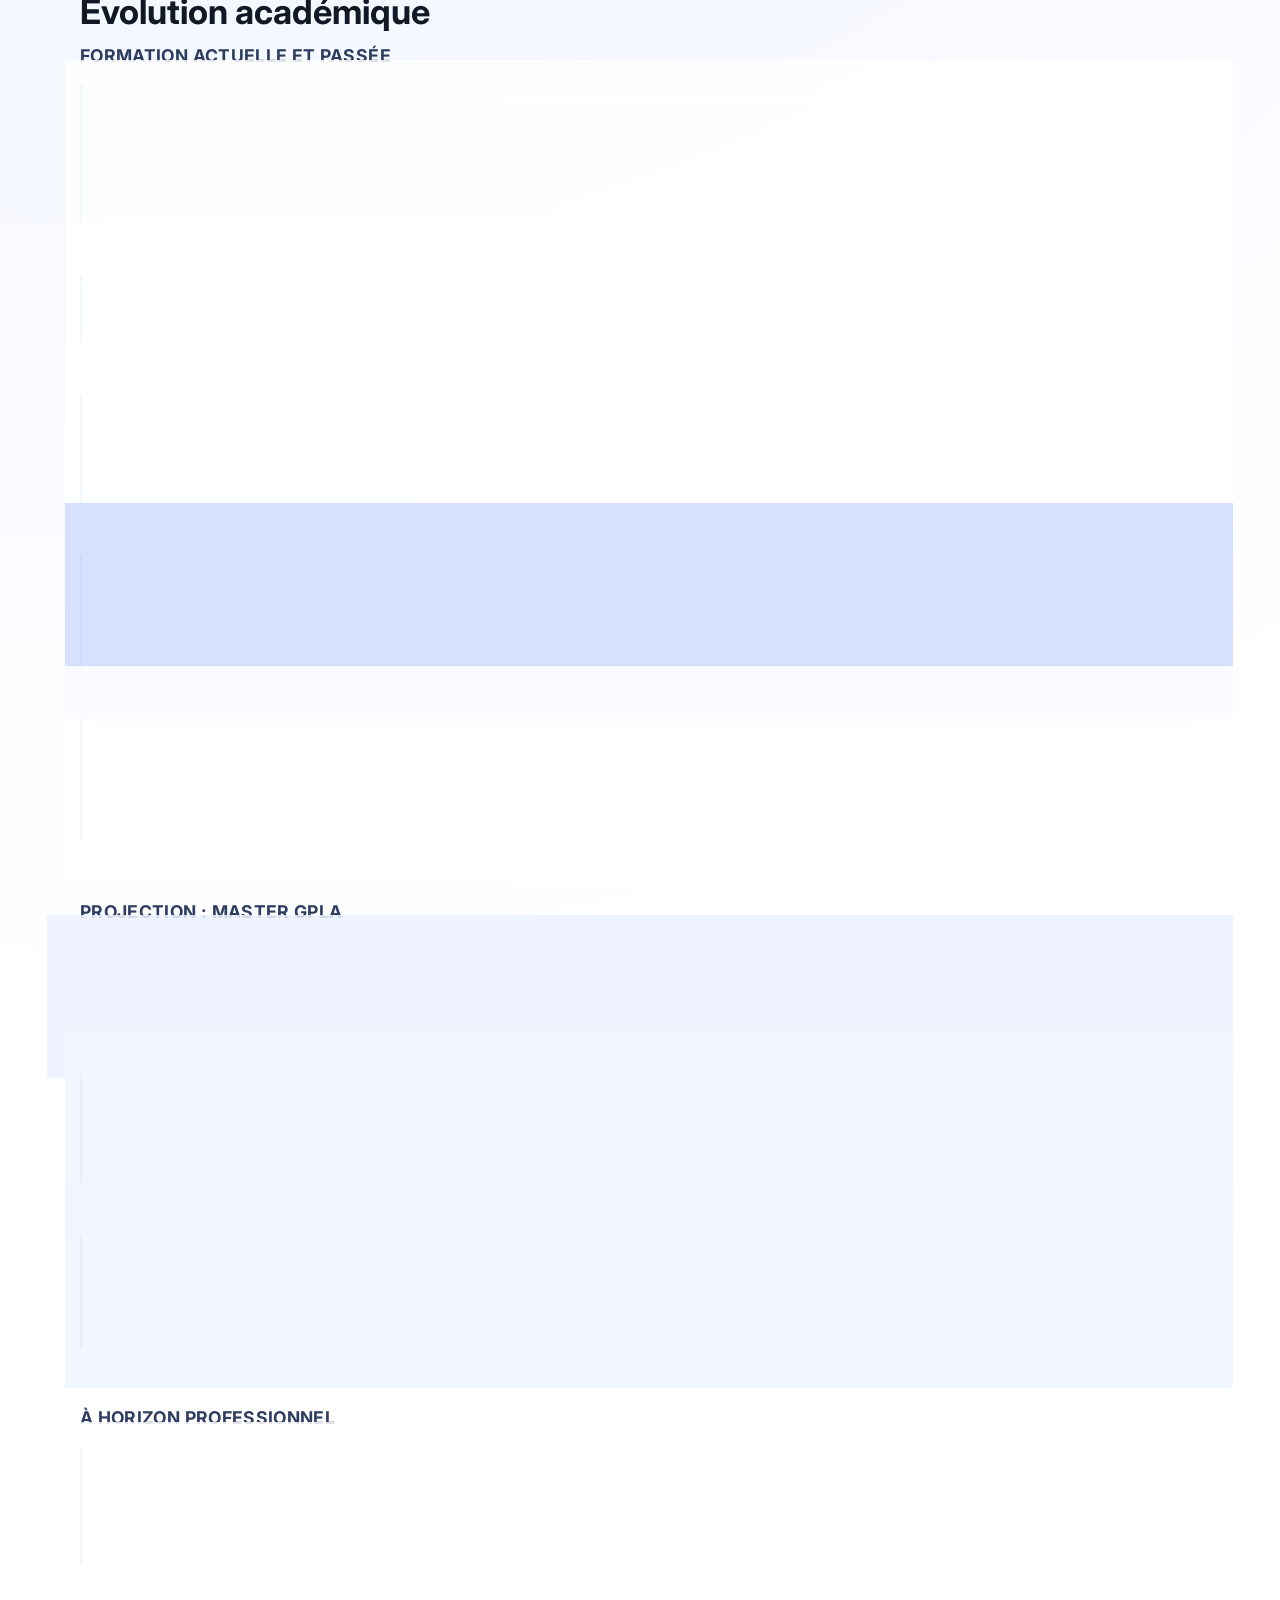
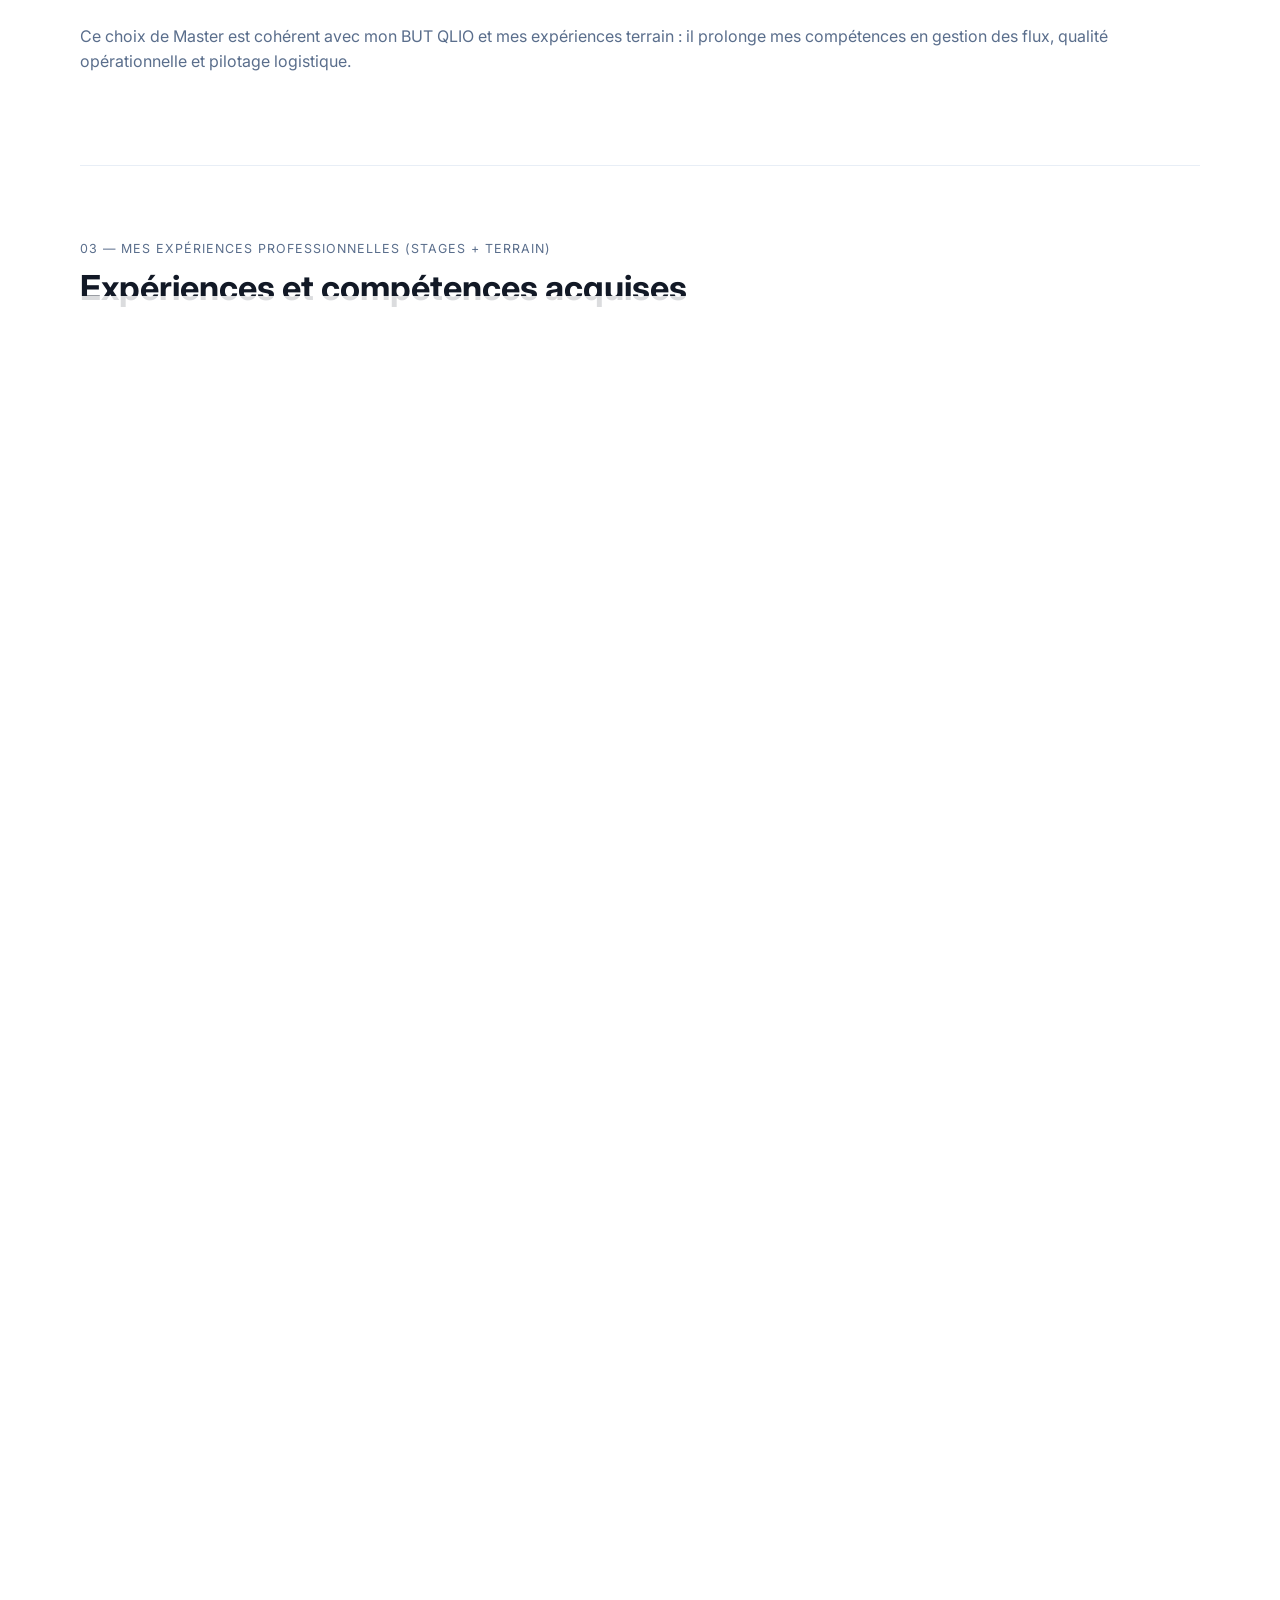
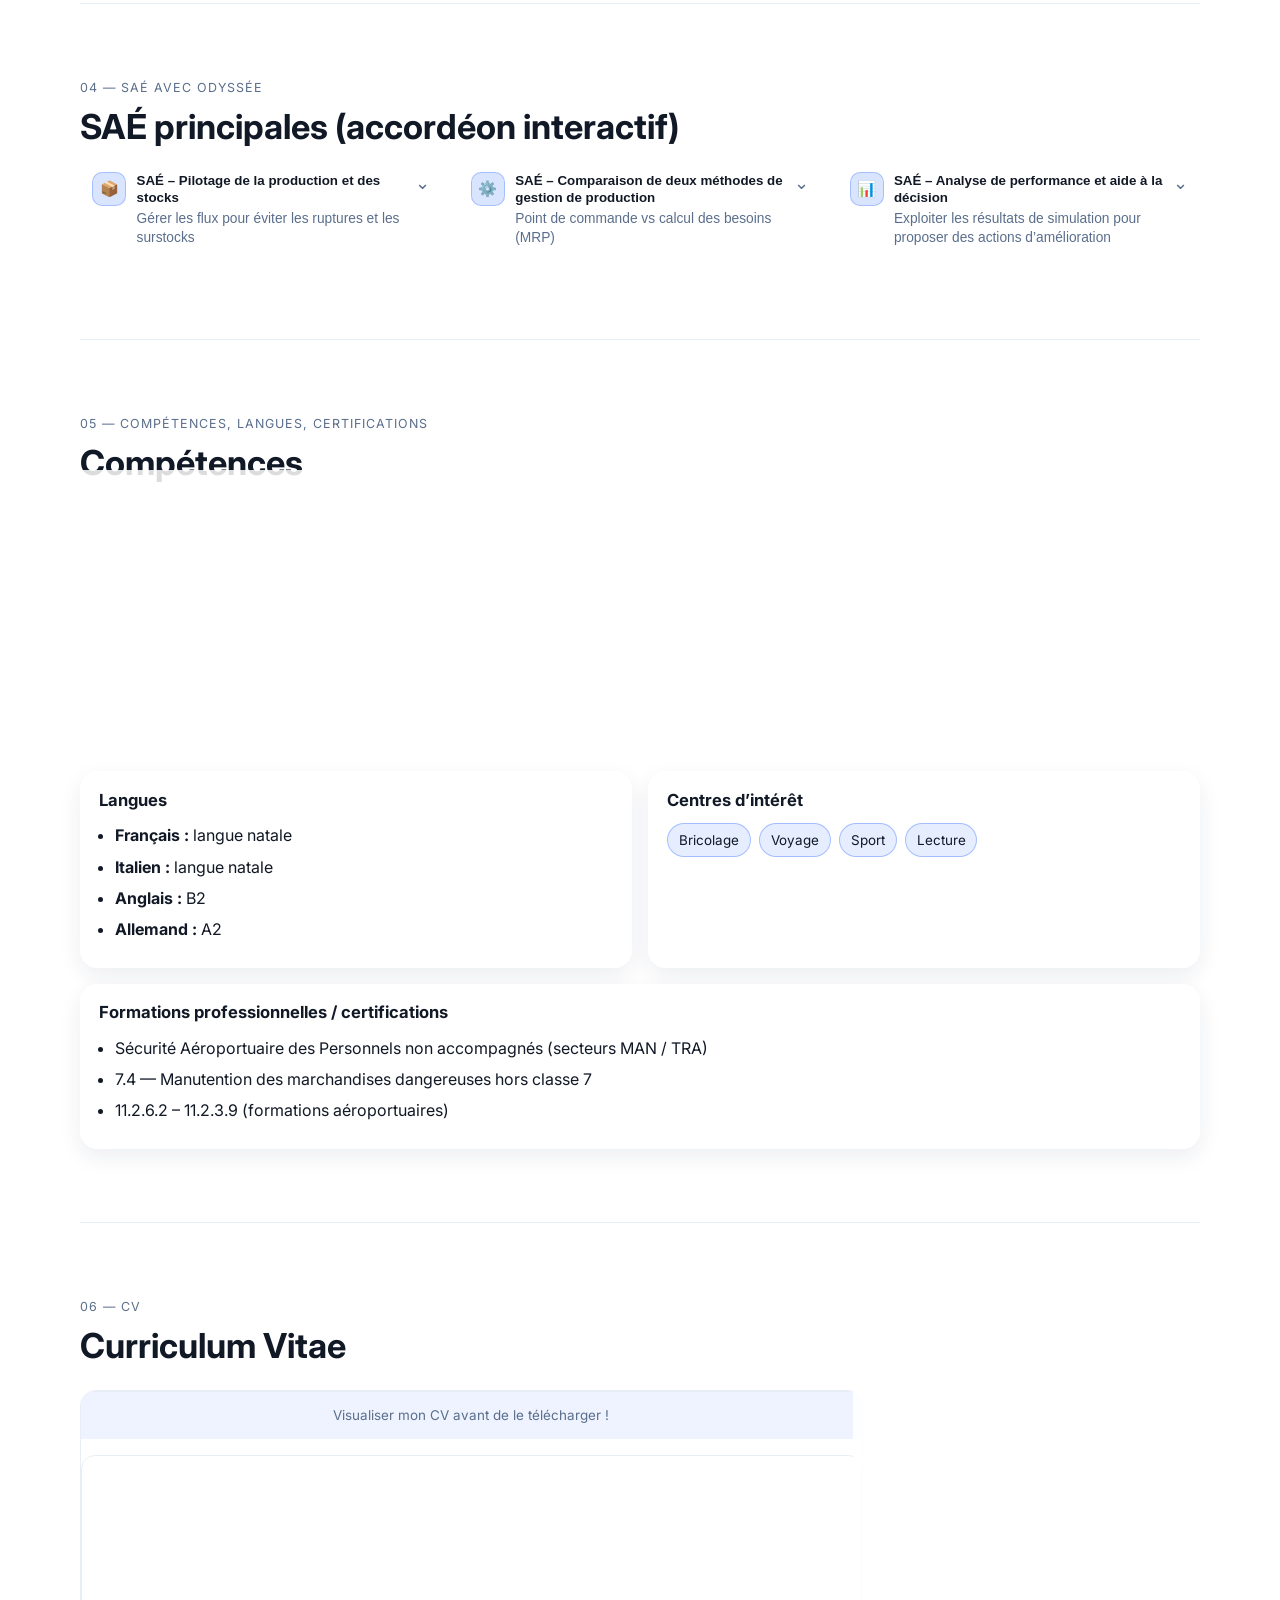
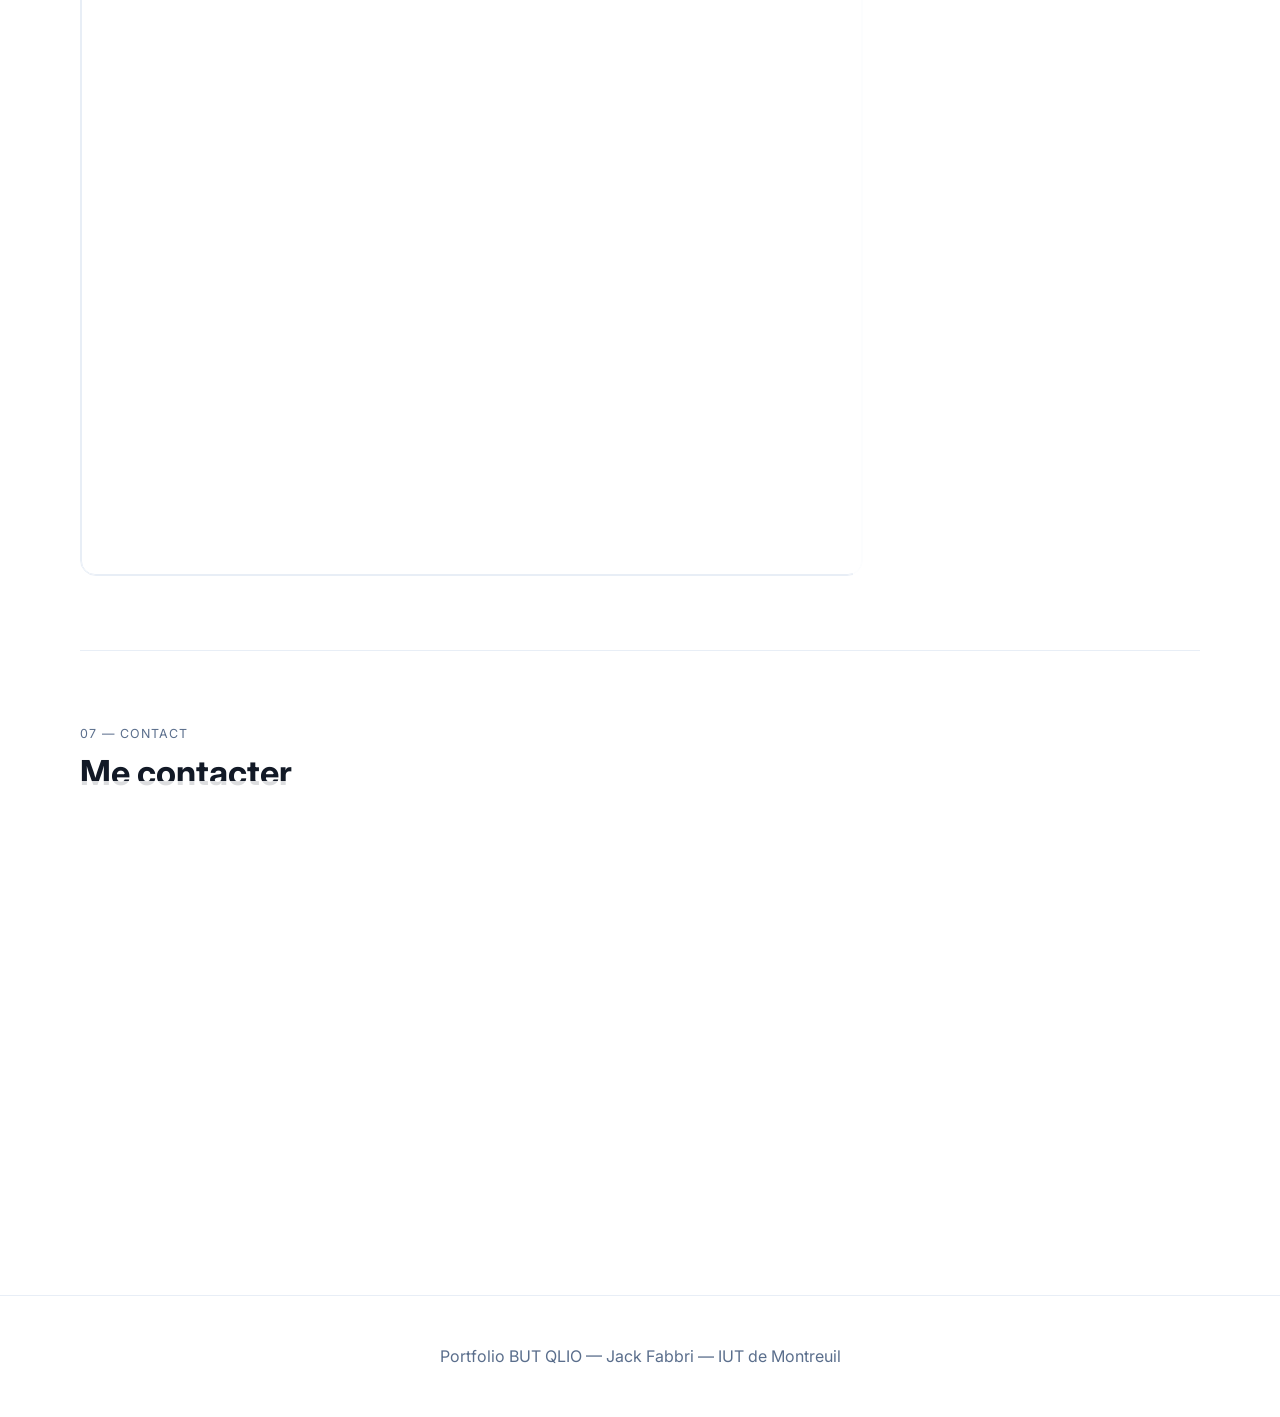
==== commit 48a50352: "nouveaux index html" ====
--- a/index.html
+++ b/index.html
@@ -50,7 +50,7 @@
           à l’optimisation des processus, au pilotage des flux et à l’amélioration continue.
         </p>
         <div class="hero-actions">
-          <a href="#overview" class="btn btn-primary">Présentation 3 minutes</a>
+          <a href="#overview" class="btn btn-primary">Présentation</a>
           <a href="#experiences" class="btn btn-ghost">Expériences pro & stage</a>
         </div>
       </section>
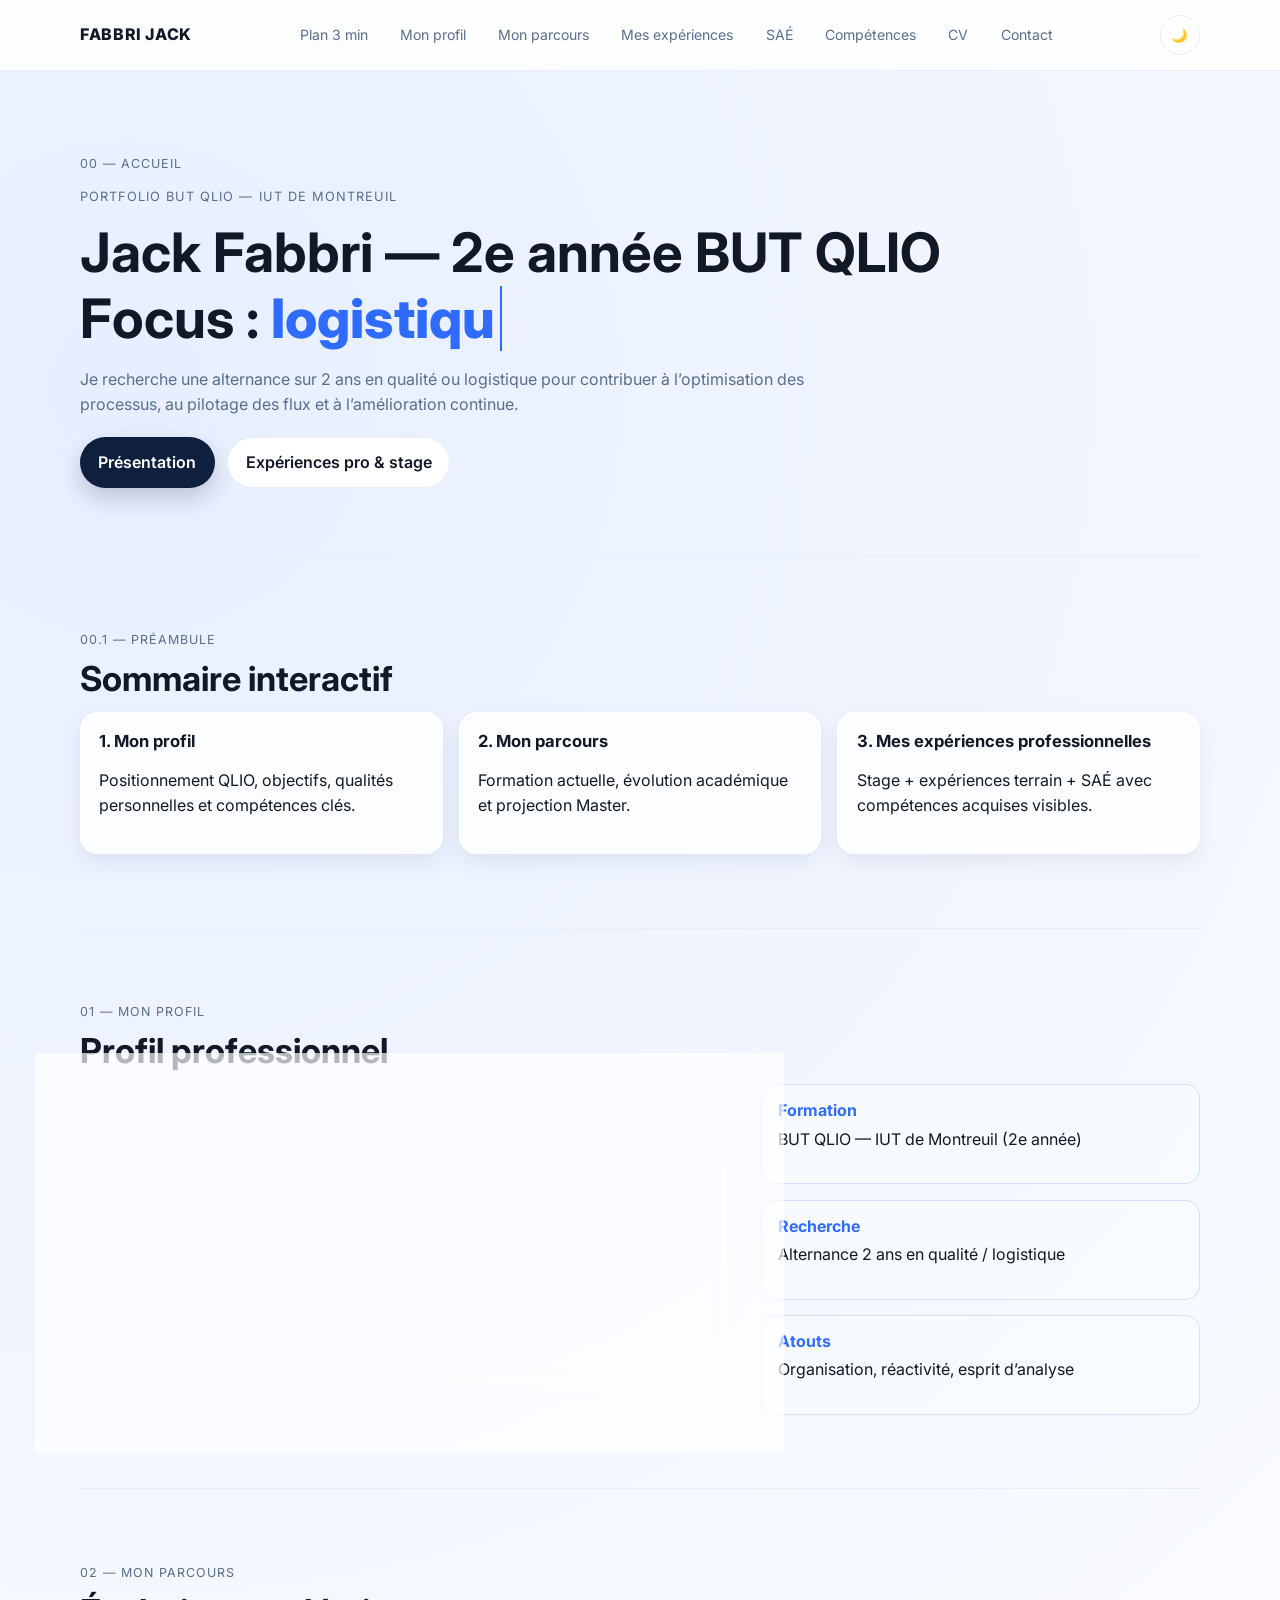
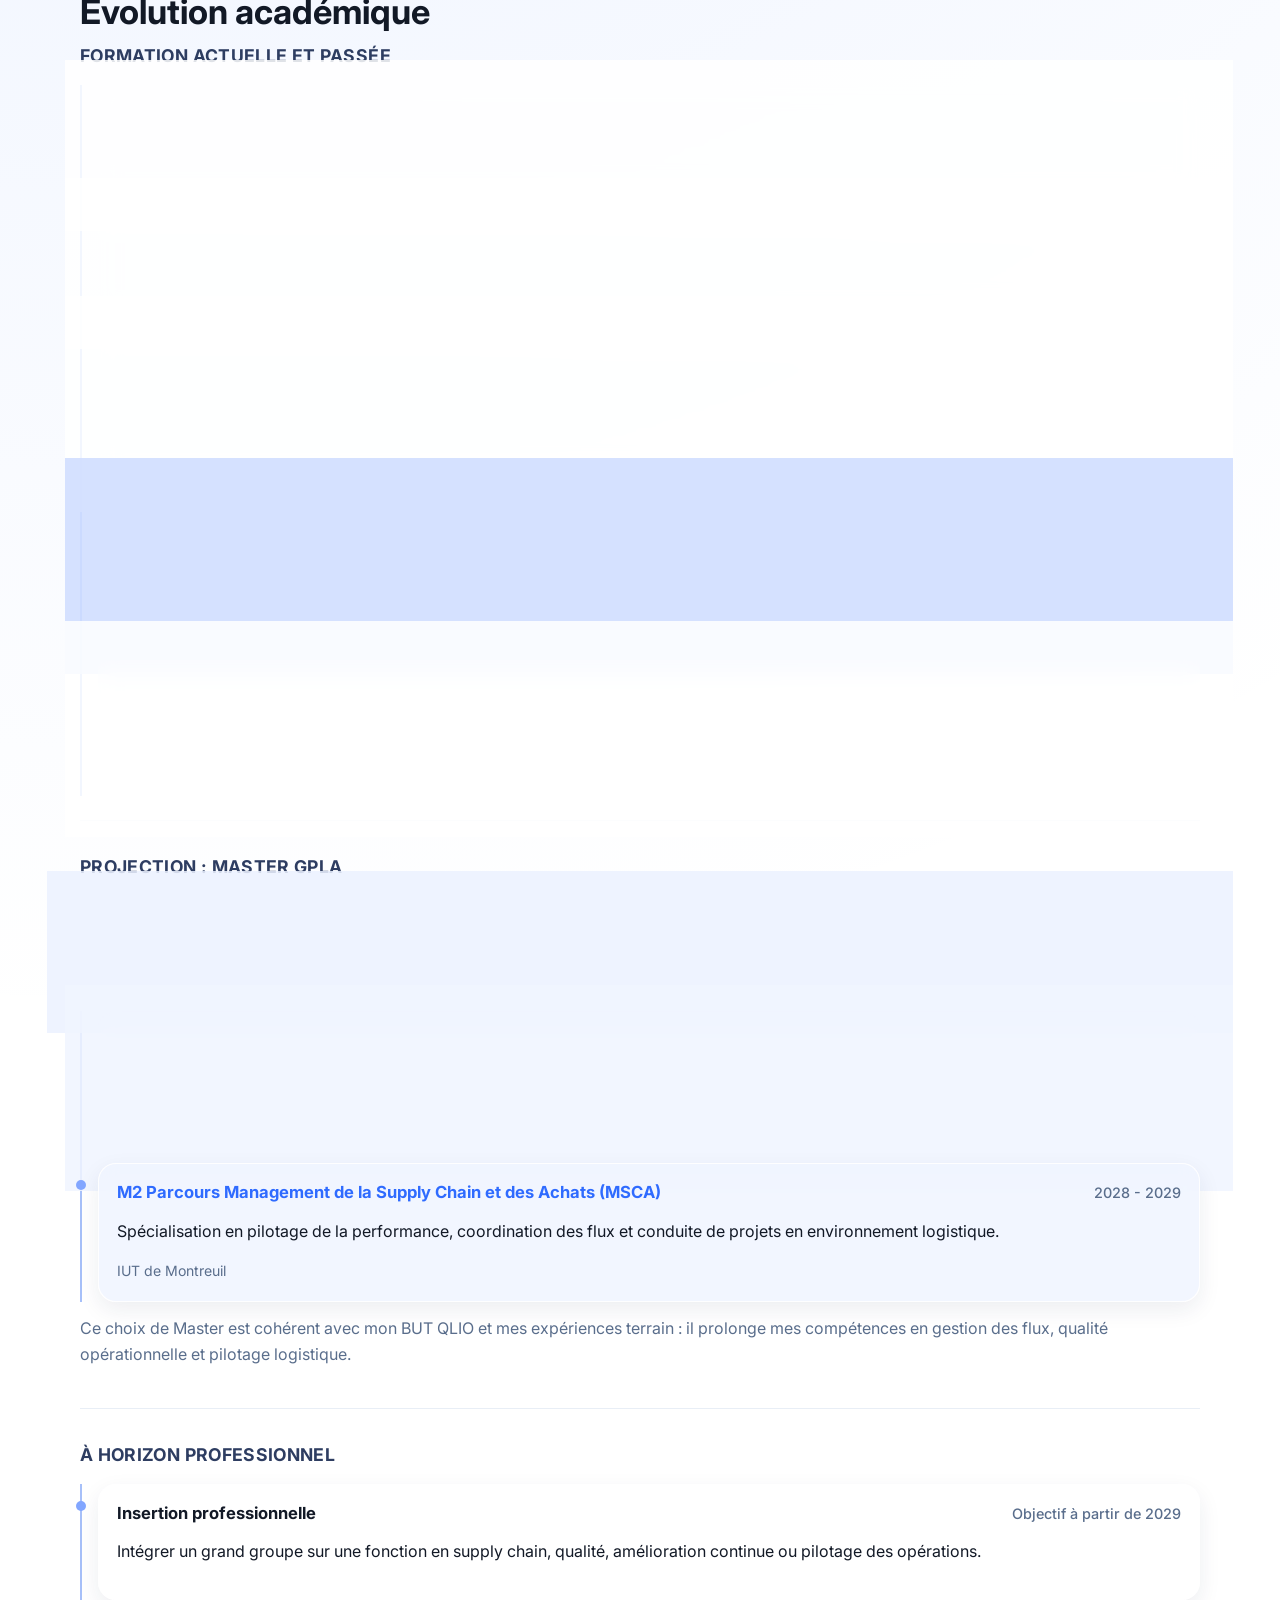
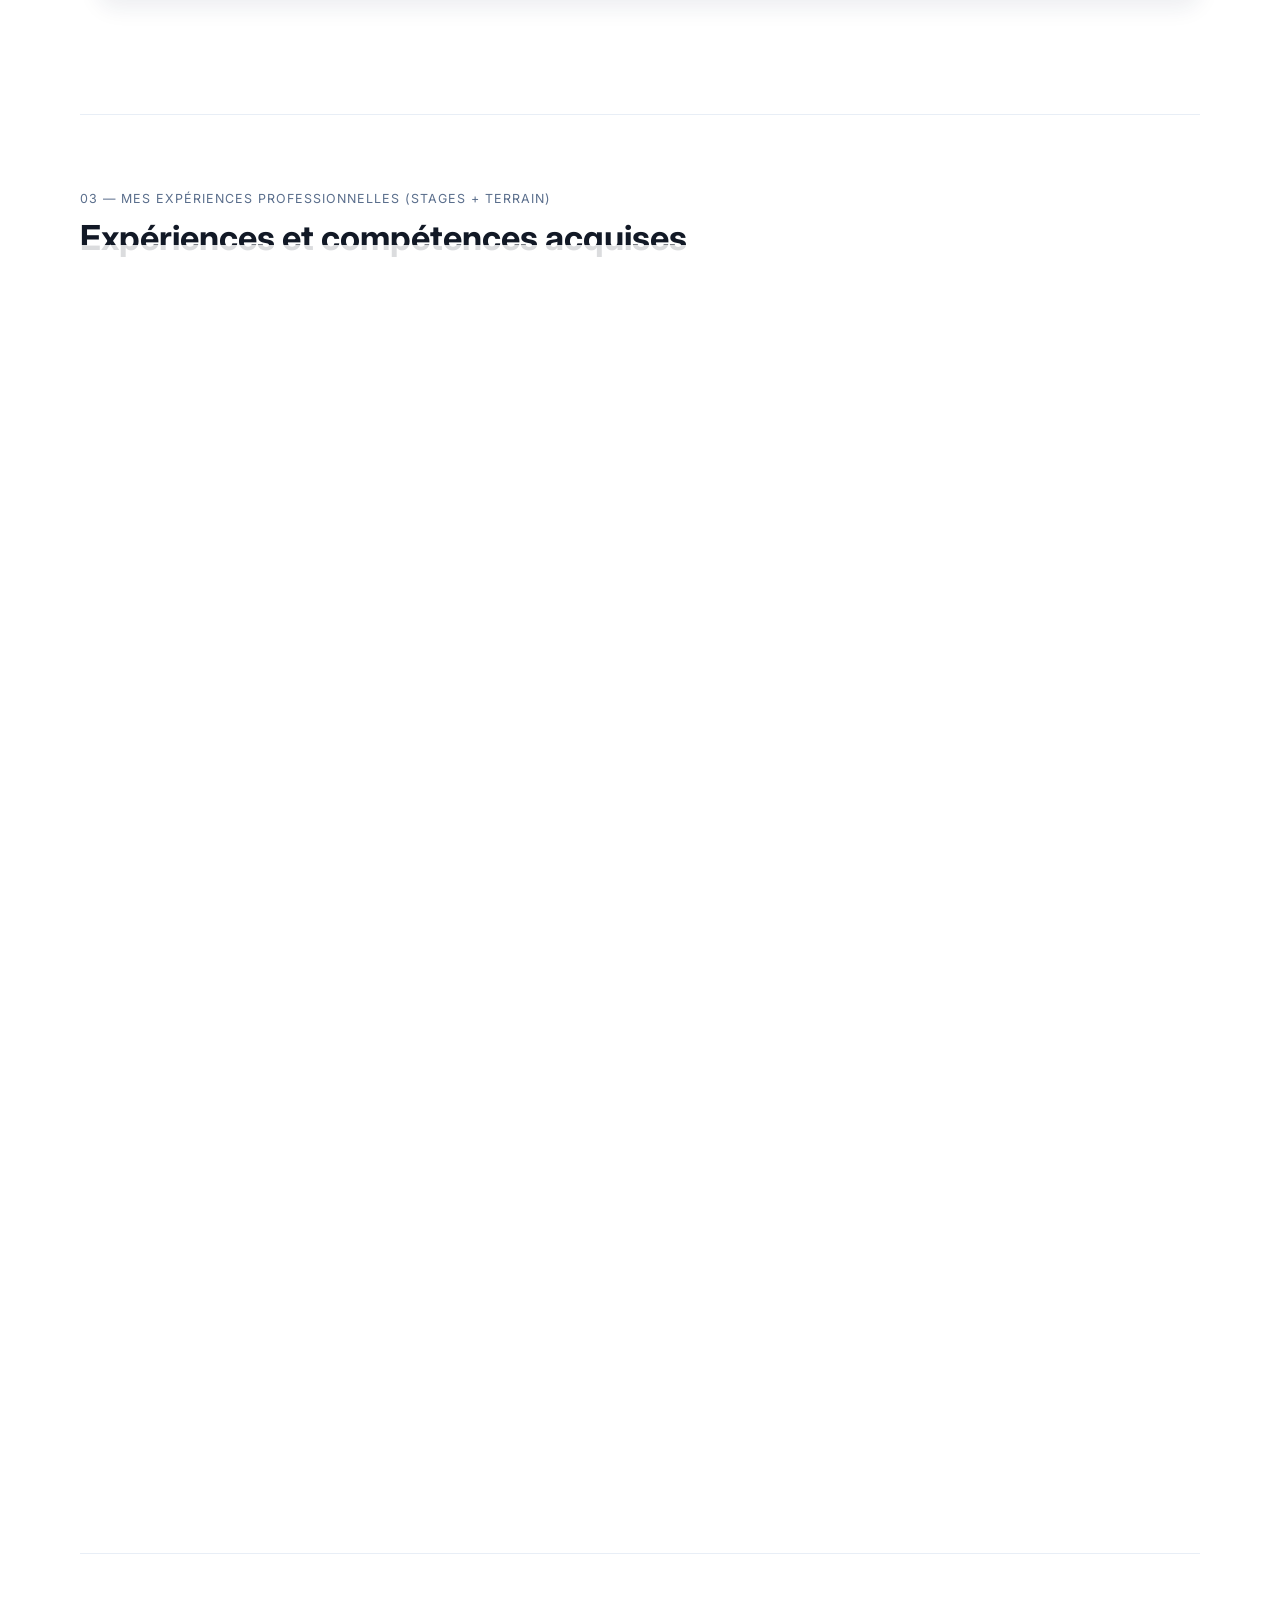
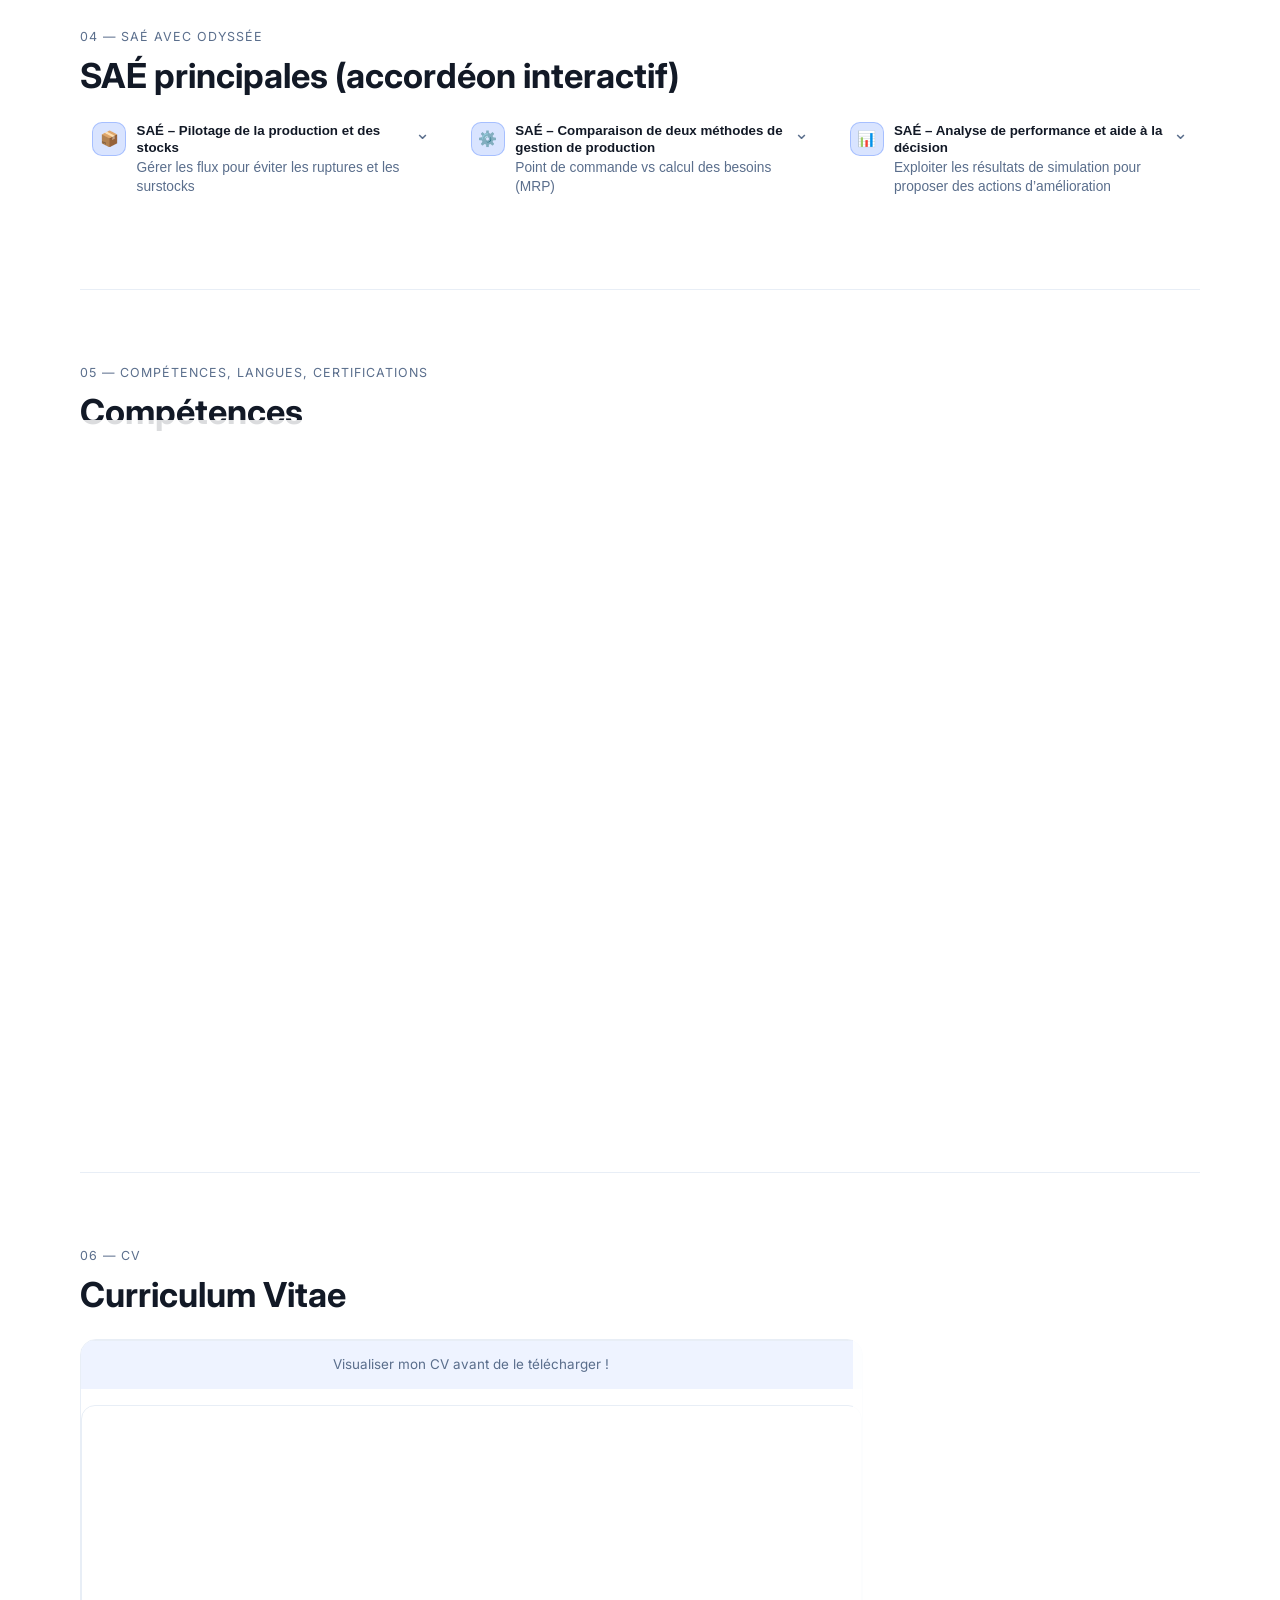
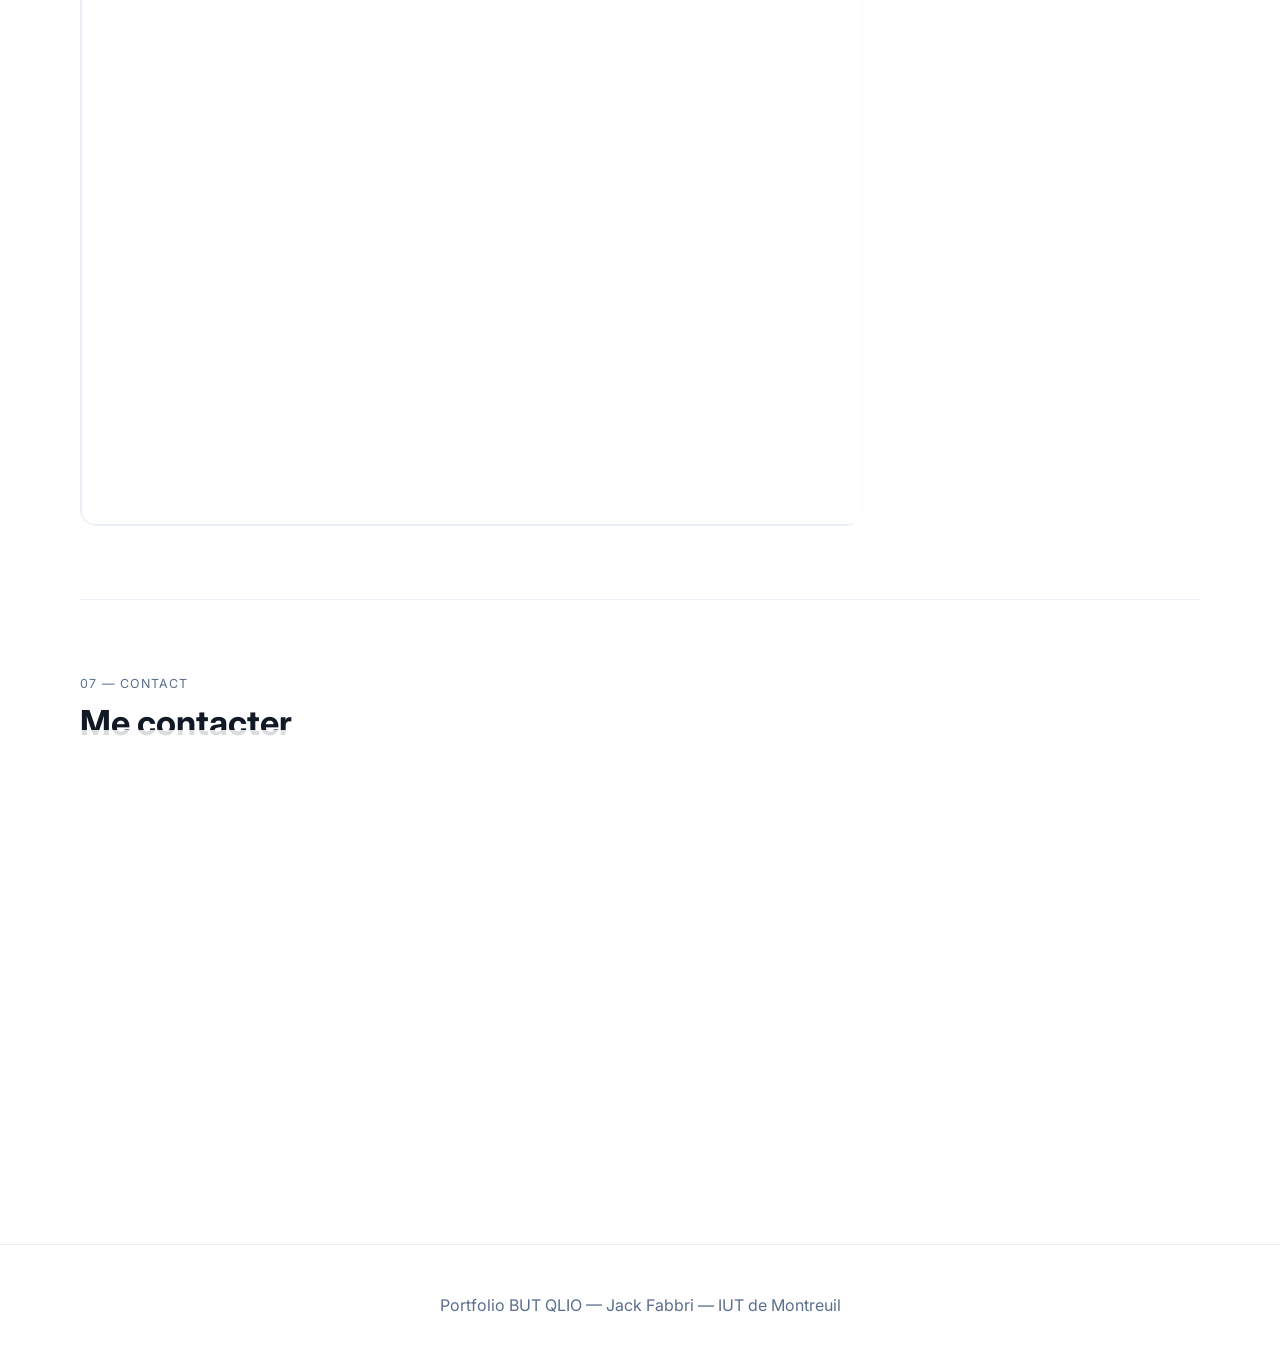
==== commit feee98a5: "nouveaux site en entier" ====
--- a/index.html
+++ b/index.html
@@ -116,11 +116,11 @@
         <div class="timeline-section">
           <h3 class="timeline-heading">Formation actuelle et passée</h3>
           <div class="academic-timeline">
-            <article class="timeline-item block hover-lift"><h3>Baccalauréat général</h3><p>Spécialité Mathéatiques, Physique-Chimie</p><h3><i>Lycée Polyvalent la Briquerie - Thionville </i></h3></article>
-            <article class="timeline-item block hover-lift"><h3>Licence 1 Sciences de l'ingénieur</h3><h3><i>Lycée Polyvalent la Briquerie - Thionville</i></h3></article>
-            <article class="timeline-item block hover-lift"><h3>BUT QLIO 1</h3><p>Découverte des fondamentaux : qualité, flux, organisation industrielle, indicateurs.</p><h3><i>IUT de Montreuil</i></h3></article>
-            <article class="timeline-item block current-step hover-lift"><h3>BUT QLIO 2 (en cours)</h3><p>Approfondissement en pilotage logistique, amélioration continue et gestion opérationnelle.</p><h3><i>IUT de Montreuil</i></h3></article>
-            <article class="timeline-item block hover-lift"><h3>BUT QLIO 3</h3><p>Professionnalisation, conduite de projet et consolidation des compétences terrain.</p><h3><i>IUT de Montreuil</i></h3></article>
+            <article class="timeline-item block hover-lift"><h3><span class="title">Terminale</span><span class="timeline-date">2022 - 2023</span></h3><h3><i>Lycée Polyvalent la Briquerie - Thionville</i></h3></article>
+            <article class="timeline-item block hover-lift"><h3><span class="title">Licence 1 Sciences de l’ingénieur</span><span class="timeline-date">2023 - 2024</span></h3><h3><i>Université Sorbonne Paris-Nord - Villetaneuse</i></h3></article>
+            <article class="timeline-item block hover-lift"><h3><span class="title">BUT QLIO 1</span><span class="timeline-date">2024 - 2025</span></h3><p>Découverte des fondamentaux : qualité, flux, organisation industrielle, indicateurs.</p><h3><i>IUT de Montreuil</i></h3></article>
+            <article class="timeline-item block current-step hover-lift"><h3><span class="title">BUT QLIO 2 (en cours)</span><span class="timeline-date">2025 - 2026</span></h3><p>Approfondissement en pilotage logistique, amélioration continue et gestion opérationnelle.</p><h3><i>IUT de Montreuil</i></h3></article>
+            <article class="timeline-item block hover-lift"><h3><span class="title">BUT QLIO 3</span><span class="timeline-date">2026 - 2027</span></h3><p>Professionnalisation, conduite de projet et consolidation des compétences terrain.</p><h3><i>IUT de Montreuil</i></h3></article>
           </div>
         </div>
 
@@ -132,30 +132,26 @@
           </article>
           <div class="academic-timeline master-timeline">
             <article class="timeline-item block hover-lift">
-              <h3>M1 — Master GPLA</h3>
+              <h3><span class="title">M1 Master GPLA</span><span class="timeline-date">2027 - 2028</span></h3>
               <p>Approfondissement des fondamentaux en logistique, achats, supply chain et management des opérations.</p>
               <p class="timeline-location">IUT de Montreuil</p>
             </article>
             <article class="timeline-item block hover-lift">
-              <h3>M2 — Parcours Management de la Supply Chain et des Achats (MSCA)</h3>
+              <h3><span class="title">M2 Parcours Management de la Supply Chain et des Achats (MSCA)</span><span class="timeline-date">2028 - 2029</span></h3>
               <p>Spécialisation en pilotage de la performance, coordination des flux et conduite de projets en environnement logistique.</p>
               <p class="timeline-location">IUT de Montreuil</p>
             </article>
           </div>
-        </div>
-
+
+          <p class="path-note">
+            Ce choix de Master est cohérent avec mon BUT QLIO et mes expériences terrain : il prolonge mes compétences en gestion des flux, qualité opérationnelle et pilotage logistique.
+          </p> </div>
         <div class="timeline-section">
           <h3 class="timeline-heading">À horizon professionnel</h3>
           <div class="academic-timeline">
-            <article class="timeline-item block hover-lift"><h3>Insertion professionnelle</h3><p>Intégrer un grand groupe sur une fonction en supply chain, qualité, amélioration continue ou pilotage des opérations.</p></article>
-          </div>
-        </div>
-
-        <p class="path-note">
-          Ce choix de Master est cohérent avec mon BUT QLIO et mes expériences terrain : il prolonge mes compétences en gestion des flux, qualité opérationnelle et pilotage logistique.
-        </p>
-      </section>
-
+            <article class="timeline-item block hover-lift"><h3><span class="title">Insertion professionnelle</span><span class="timeline-date">Objectif à partir de 2029</span></h3><p>Intégrer un grand groupe sur une fonction en supply chain, qualité, amélioration continue ou pilotage des opérations.</p></article>
+          </div>  </div>
+      </section>
       <section class="section container reveal" id="experiences">
         <p class="section-id">03 — Mes expériences professionnelles (stages + terrain)</p>
         <h2>Expériences et compétences acquises</h2>
@@ -165,8 +161,7 @@
             <span>Rigueur</span><span>Organisation</span><span>Gestion des flux</span>
             <span>Contrôle conformité</span><span>Travail en équipe</span><span>Efficacité opérationnelle</span>
           </div>
-        </article>
-
+</article>
         <div class="cards exp-grid">
           <article class="block hover-lift">
             <h3>FedEx — Préparateur de commandes</h3>
--- a/style.css
+++ b/style.css
@@ -240,6 +240,19 @@
 }
 
 .timeline-item { position: relative; }
+.timeline-item h3 {
+  display: flex;
+  justify-content: space-between;
+  align-items: center;
+}
+.timeline-date {
+  font-weight: 500;
+  color: var(--muted);
+  font-size: 0.9rem;
+}
+.title {
+  flex: 1;
+}
 .timeline-item::before {
   content: '';
   position: absolute;
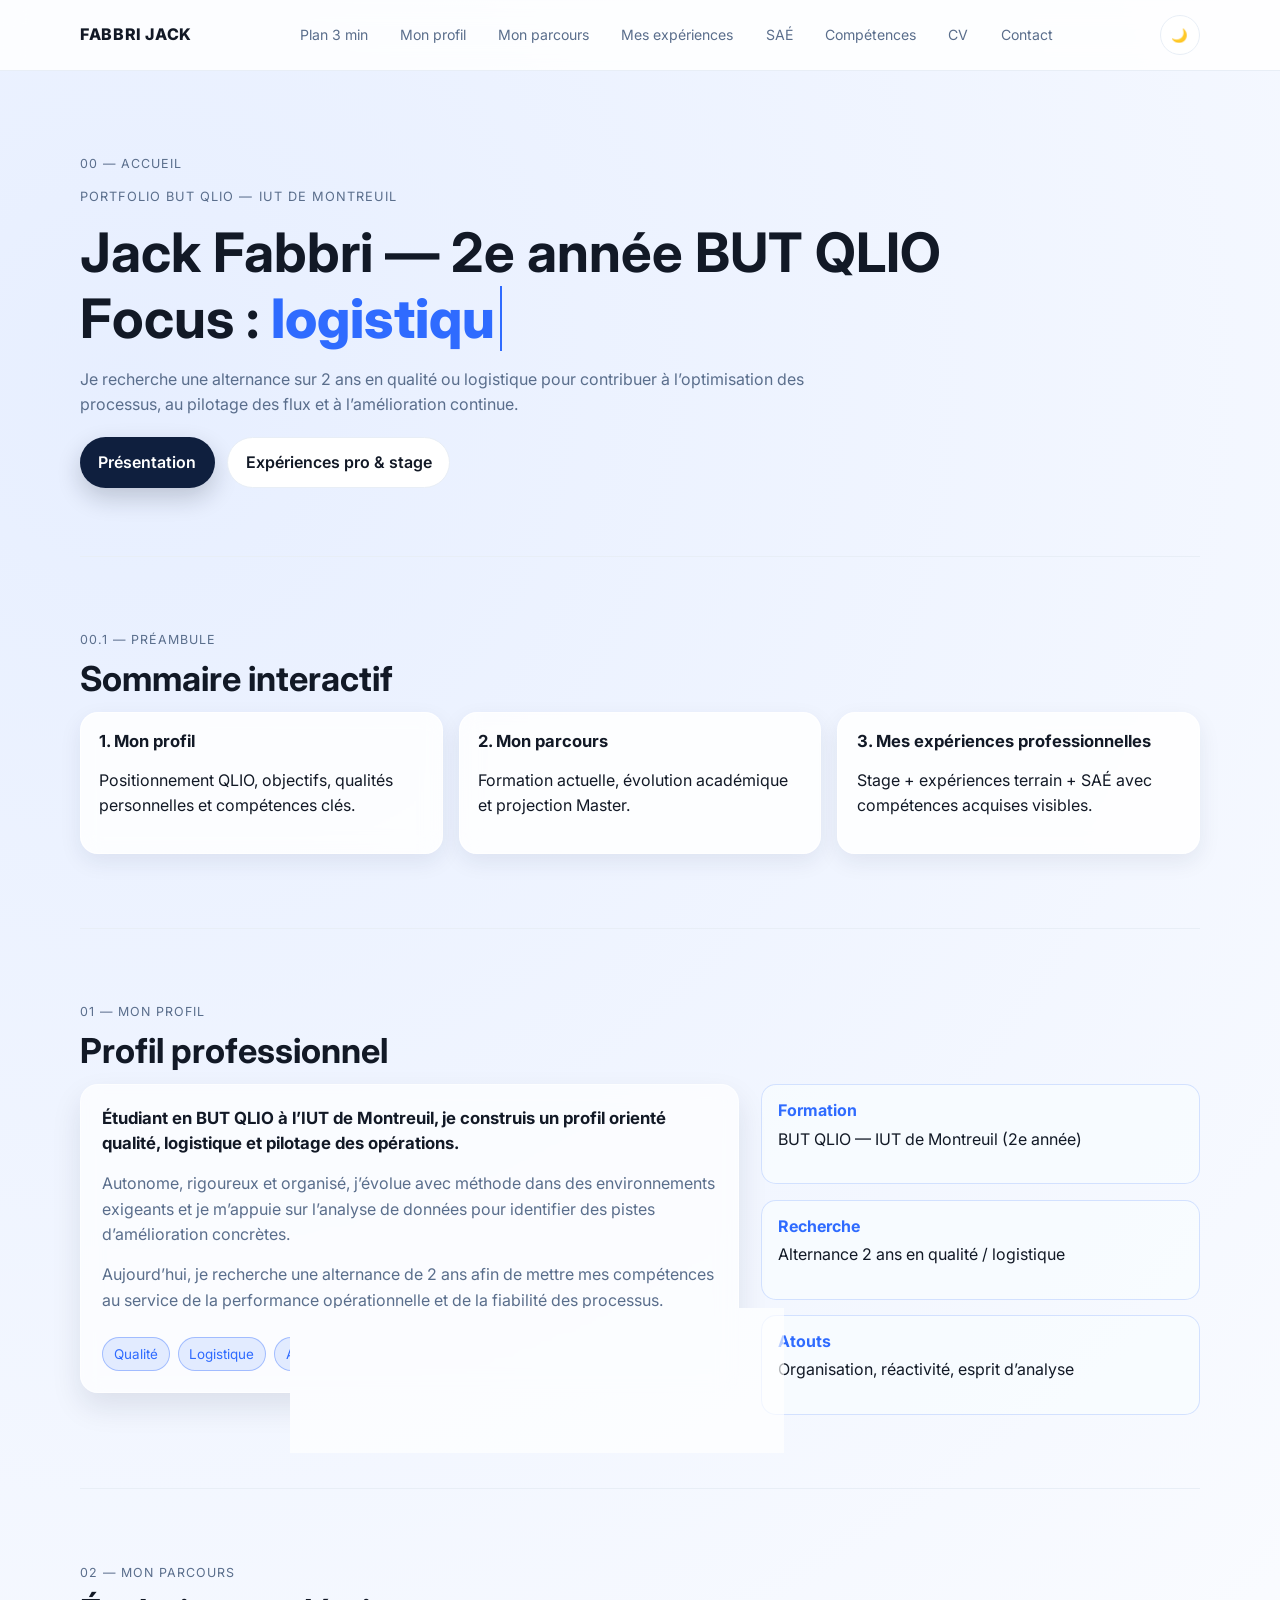
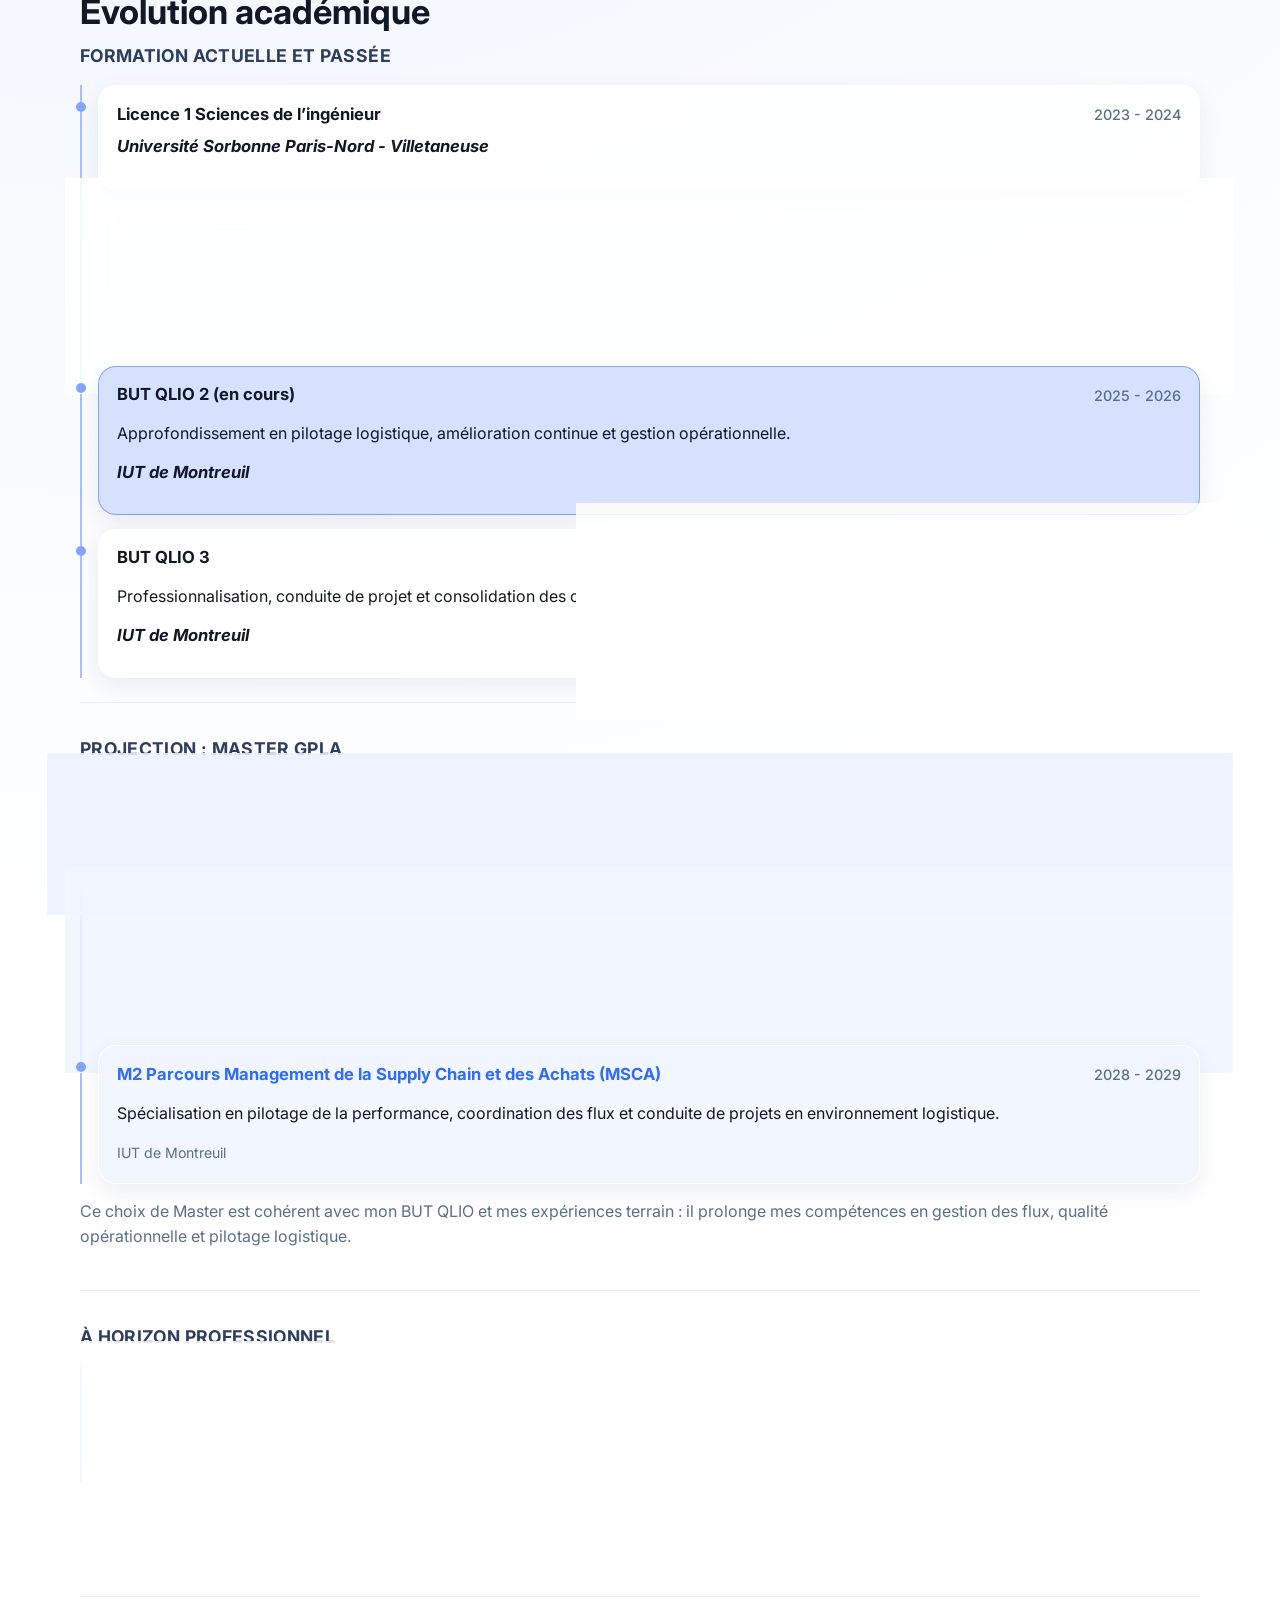
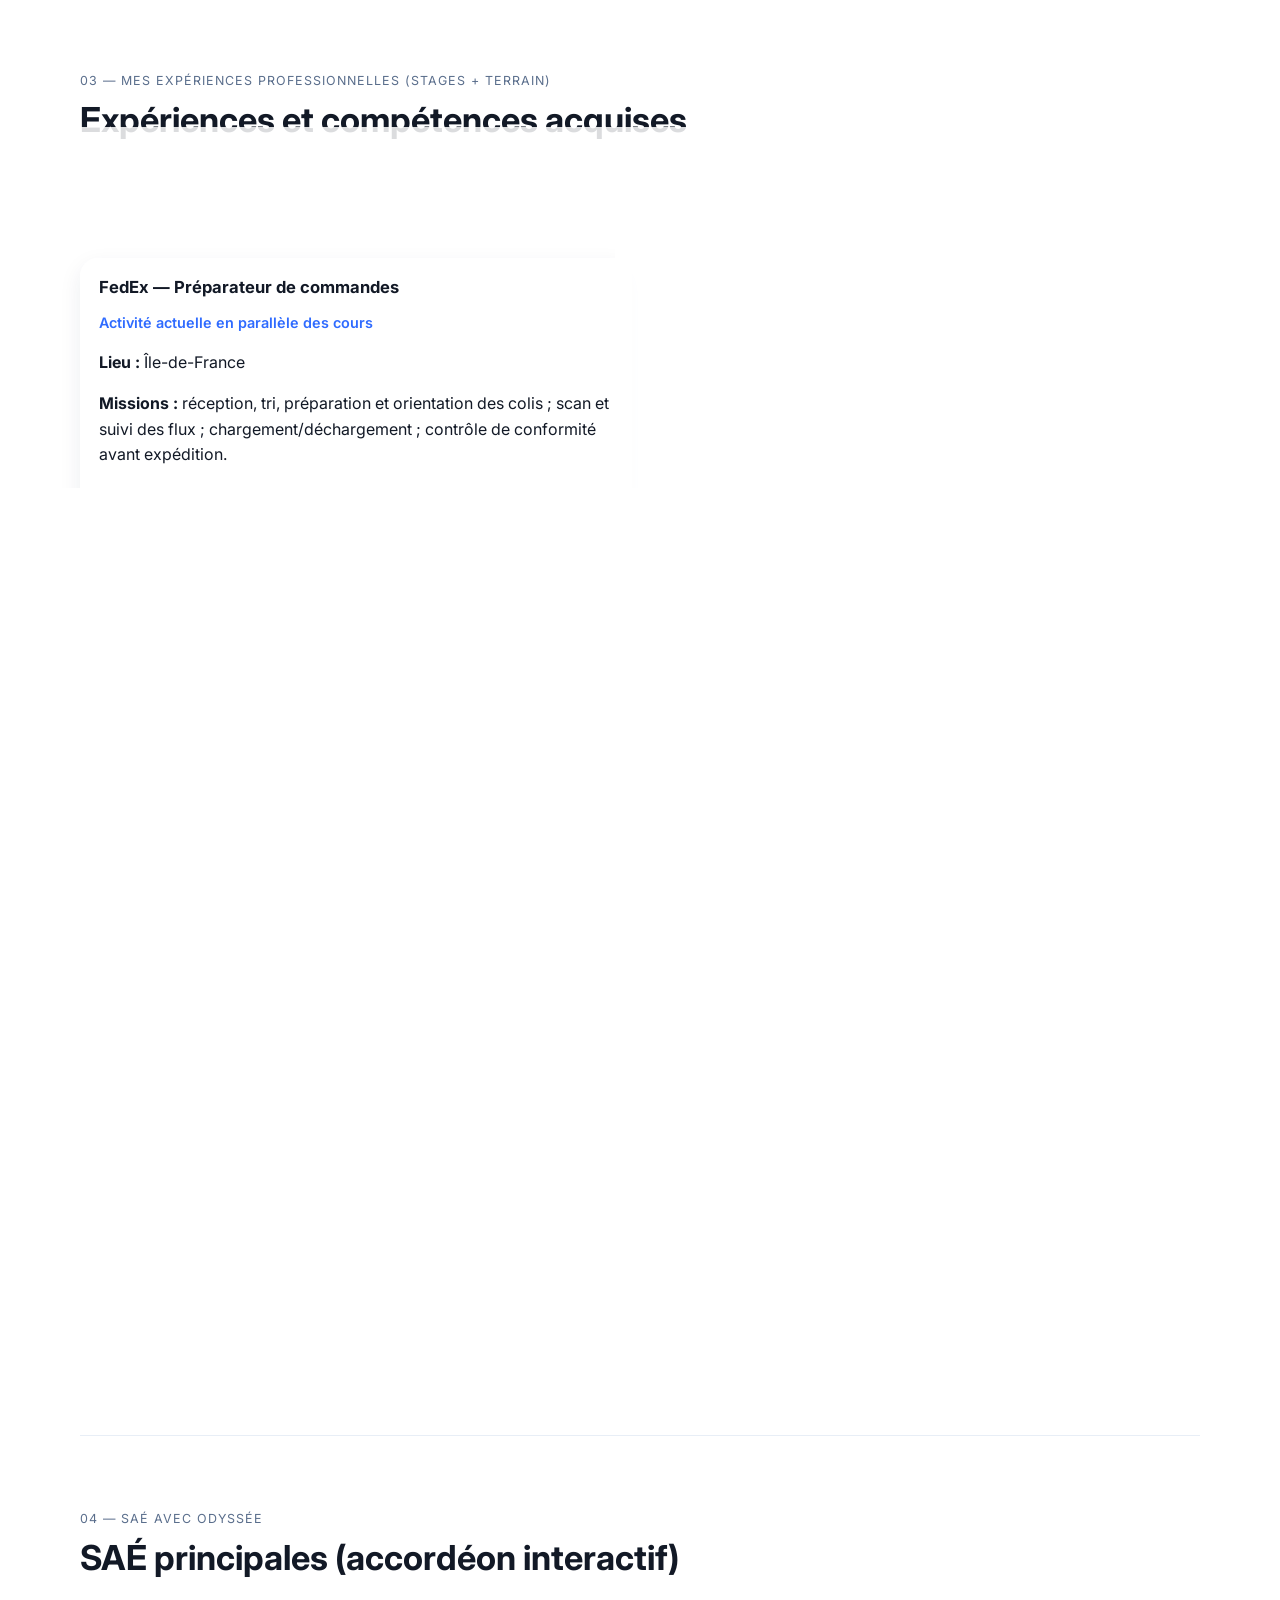
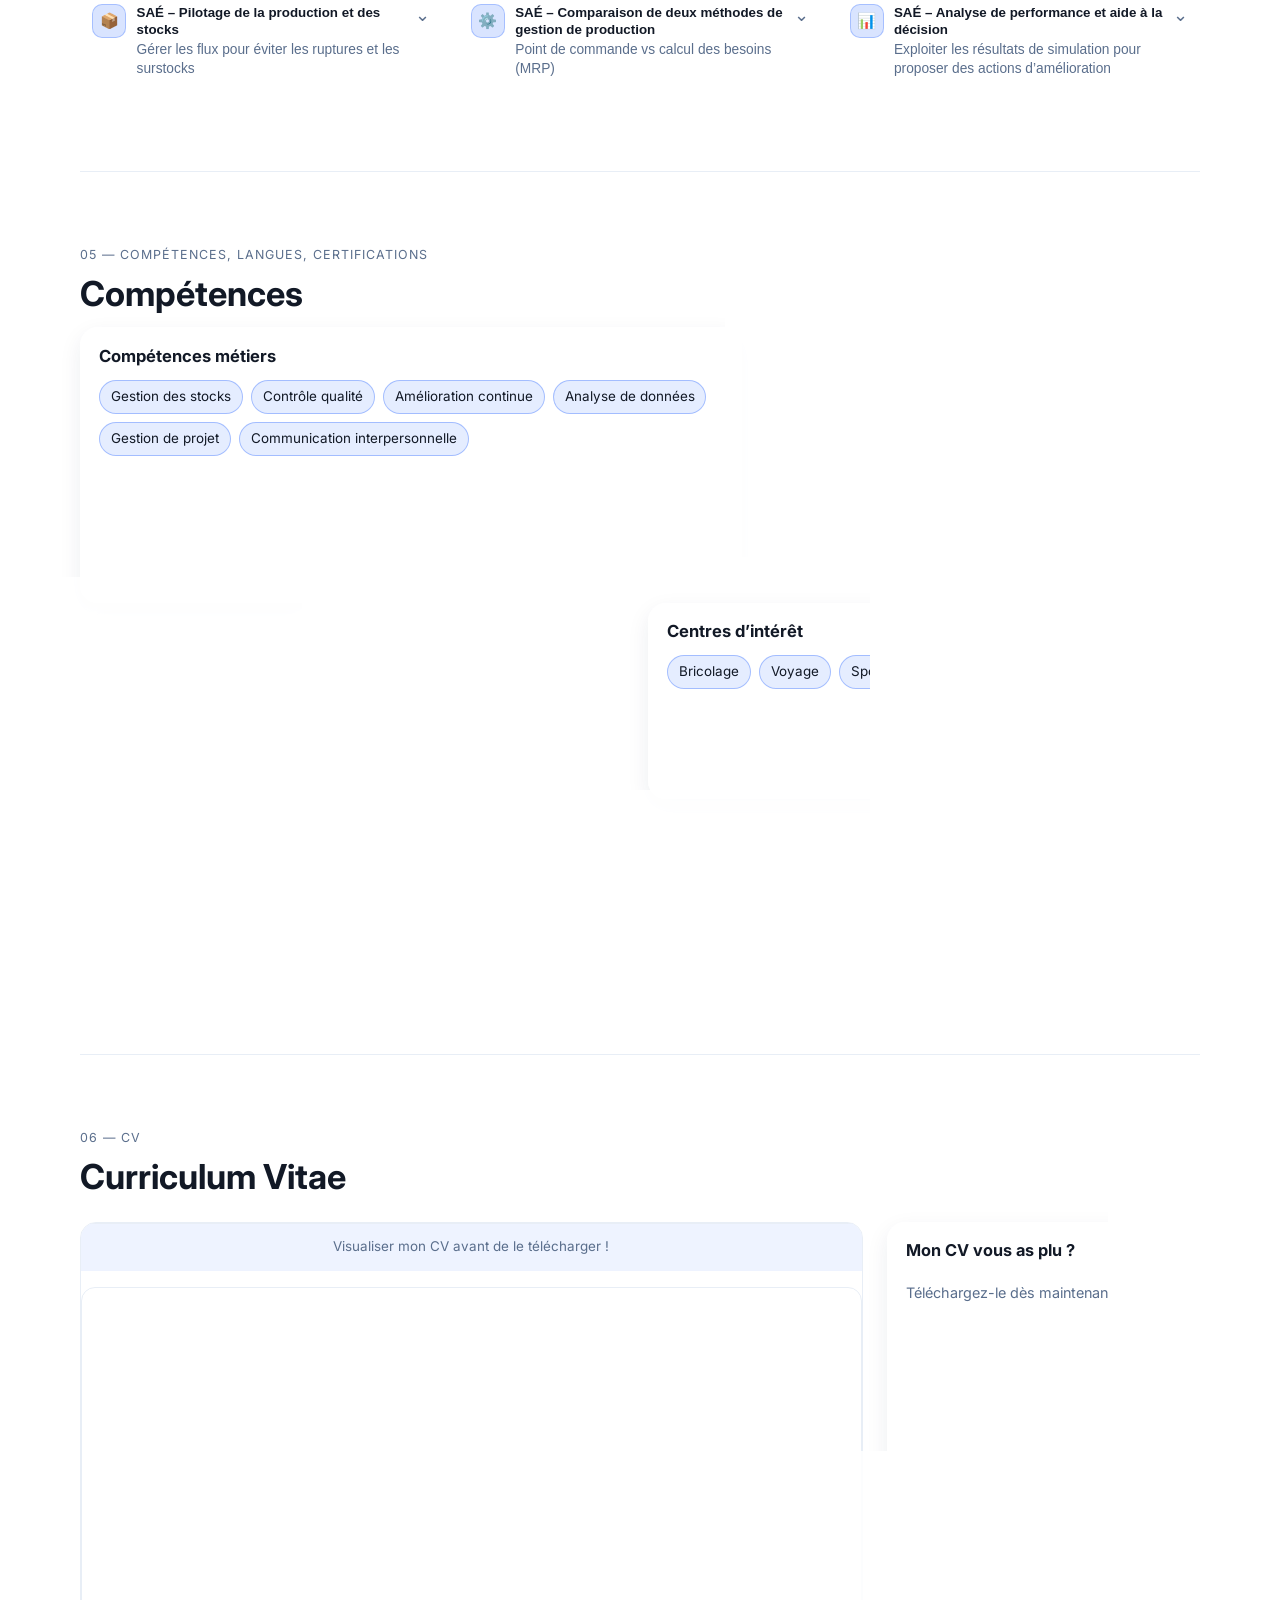
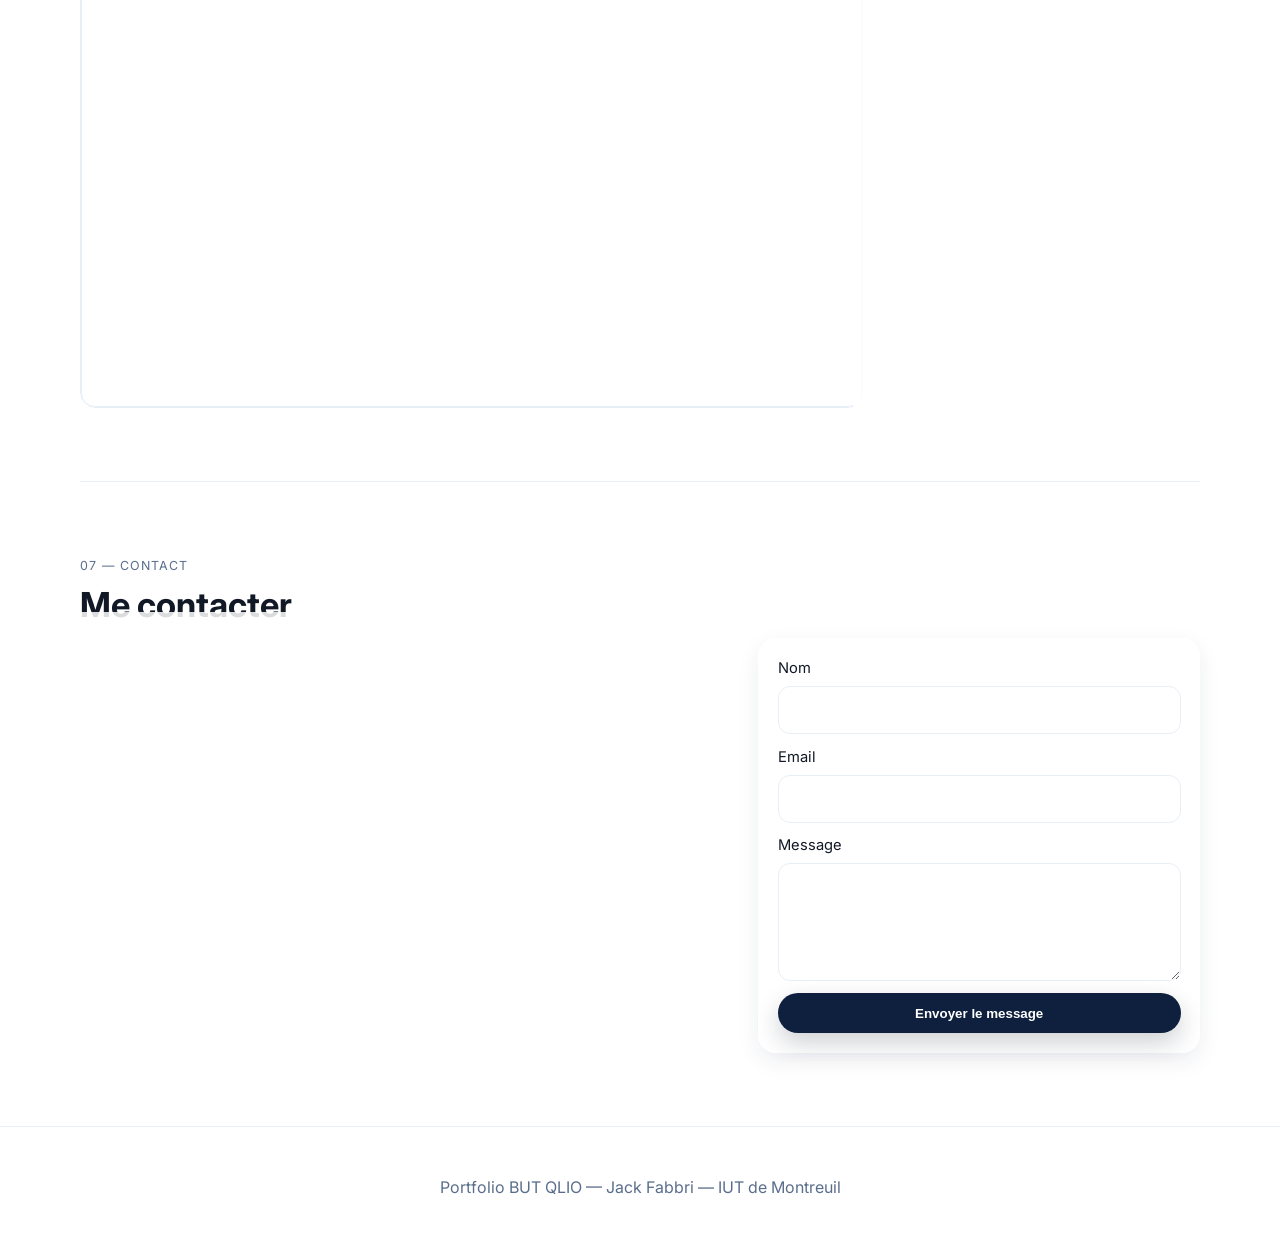
==== commit 111d6cd0: "nvx index html" ====
--- a/index.html
+++ b/index.html
@@ -116,7 +116,6 @@
         <div class="timeline-section">
           <h3 class="timeline-heading">Formation actuelle et passée</h3>
           <div class="academic-timeline">
-            <article class="timeline-item block hover-lift"><h3><span class="title">Terminale</span><span class="timeline-date">2022 - 2023</span></h3><h3><i>Lycée Polyvalent la Briquerie - Thionville</i></h3></article>
             <article class="timeline-item block hover-lift"><h3><span class="title">Licence 1 Sciences de l’ingénieur</span><span class="timeline-date">2023 - 2024</span></h3><h3><i>Université Sorbonne Paris-Nord - Villetaneuse</i></h3></article>
             <article class="timeline-item block hover-lift"><h3><span class="title">BUT QLIO 1</span><span class="timeline-date">2024 - 2025</span></h3><p>Découverte des fondamentaux : qualité, flux, organisation industrielle, indicateurs.</p><h3><i>IUT de Montreuil</i></h3></article>
             <article class="timeline-item block current-step hover-lift"><h3><span class="title">BUT QLIO 2 (en cours)</span><span class="timeline-date">2025 - 2026</span></h3><p>Approfondissement en pilotage logistique, amélioration continue et gestion opérationnelle.</p><h3><i>IUT de Montreuil</i></h3></article>
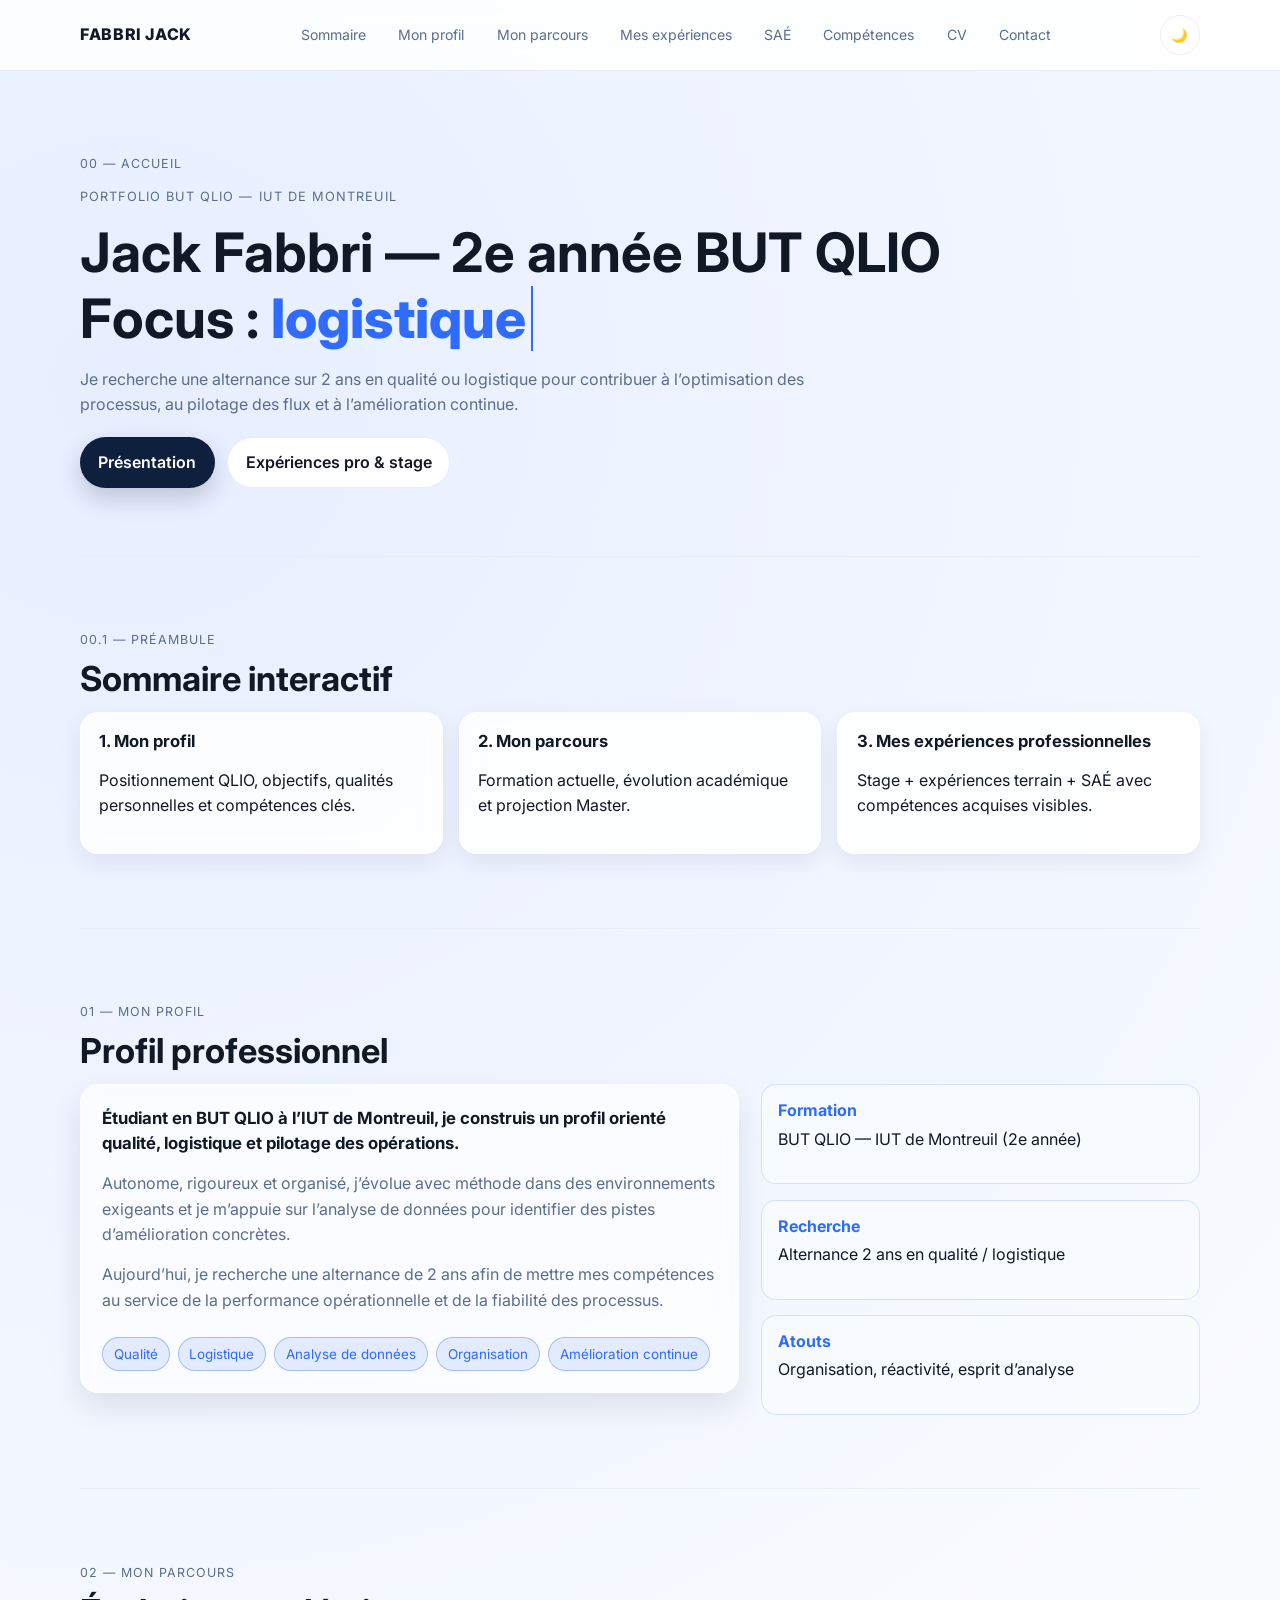
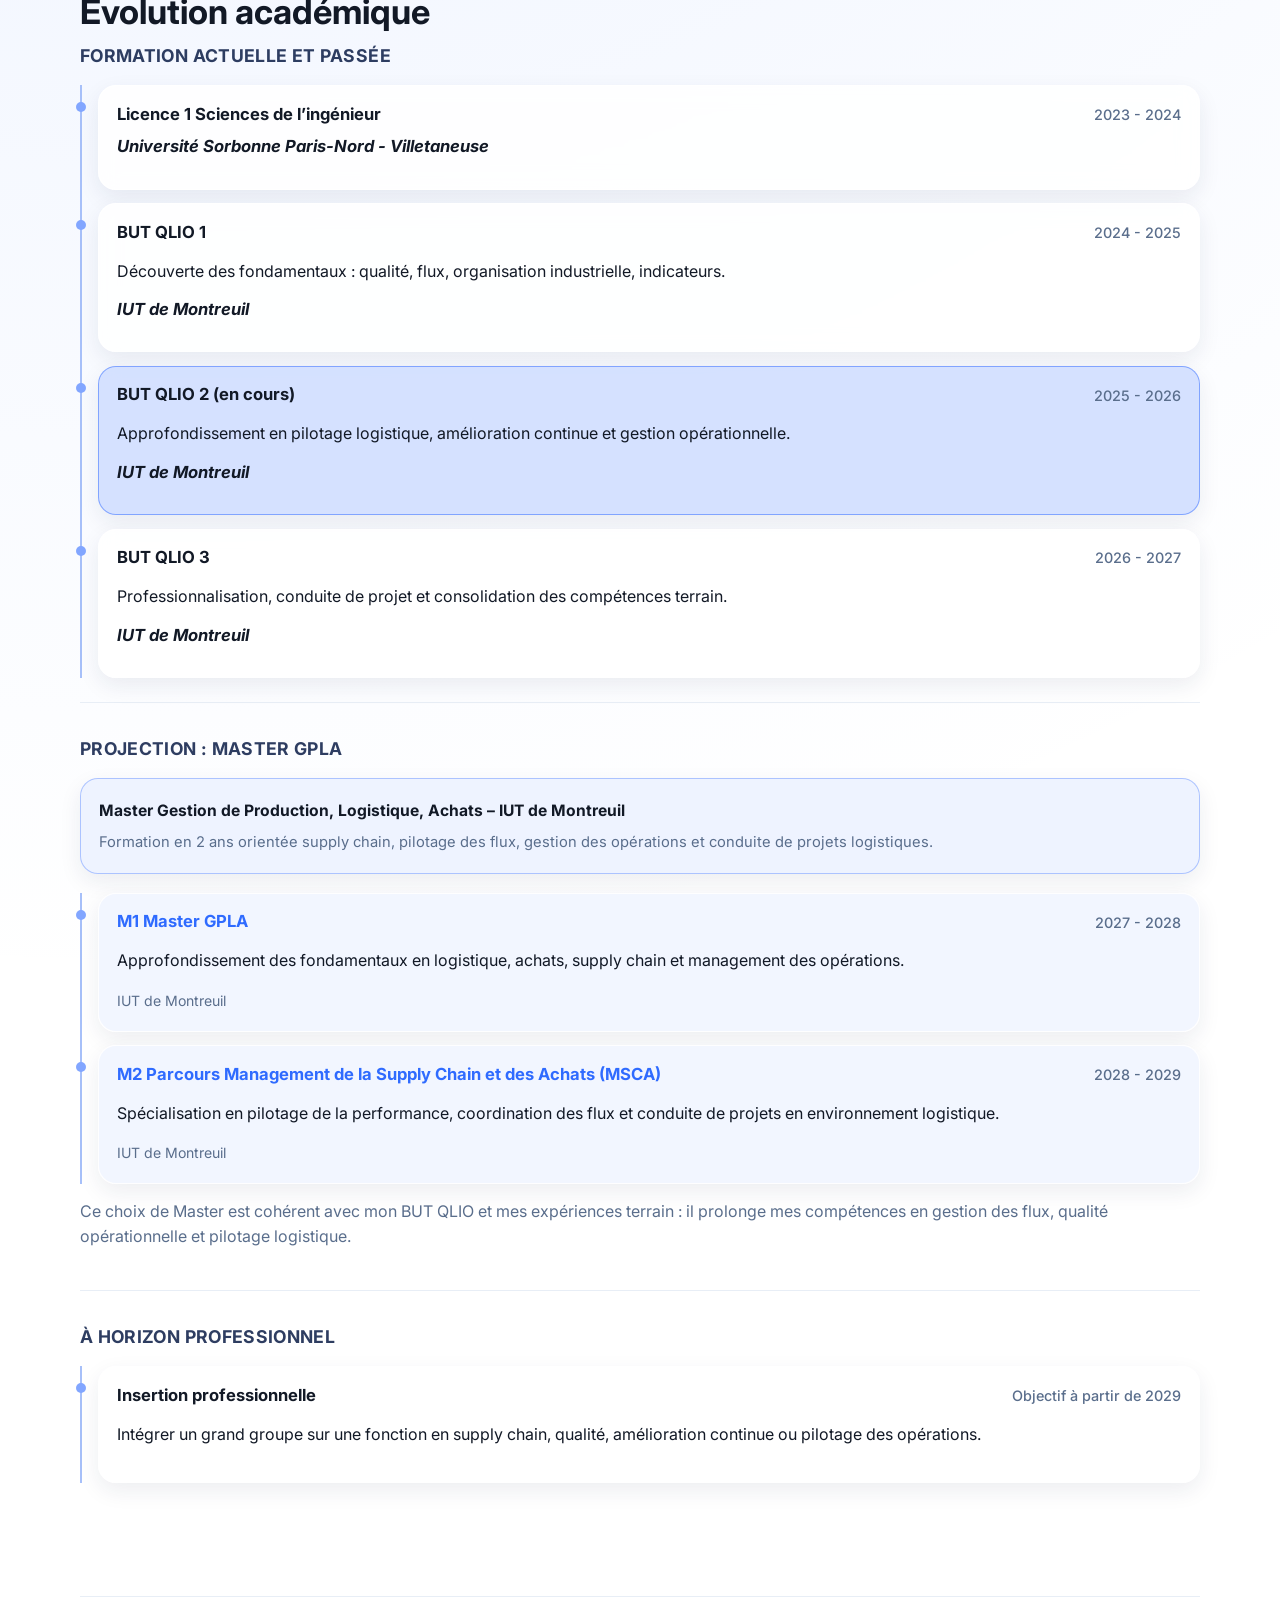
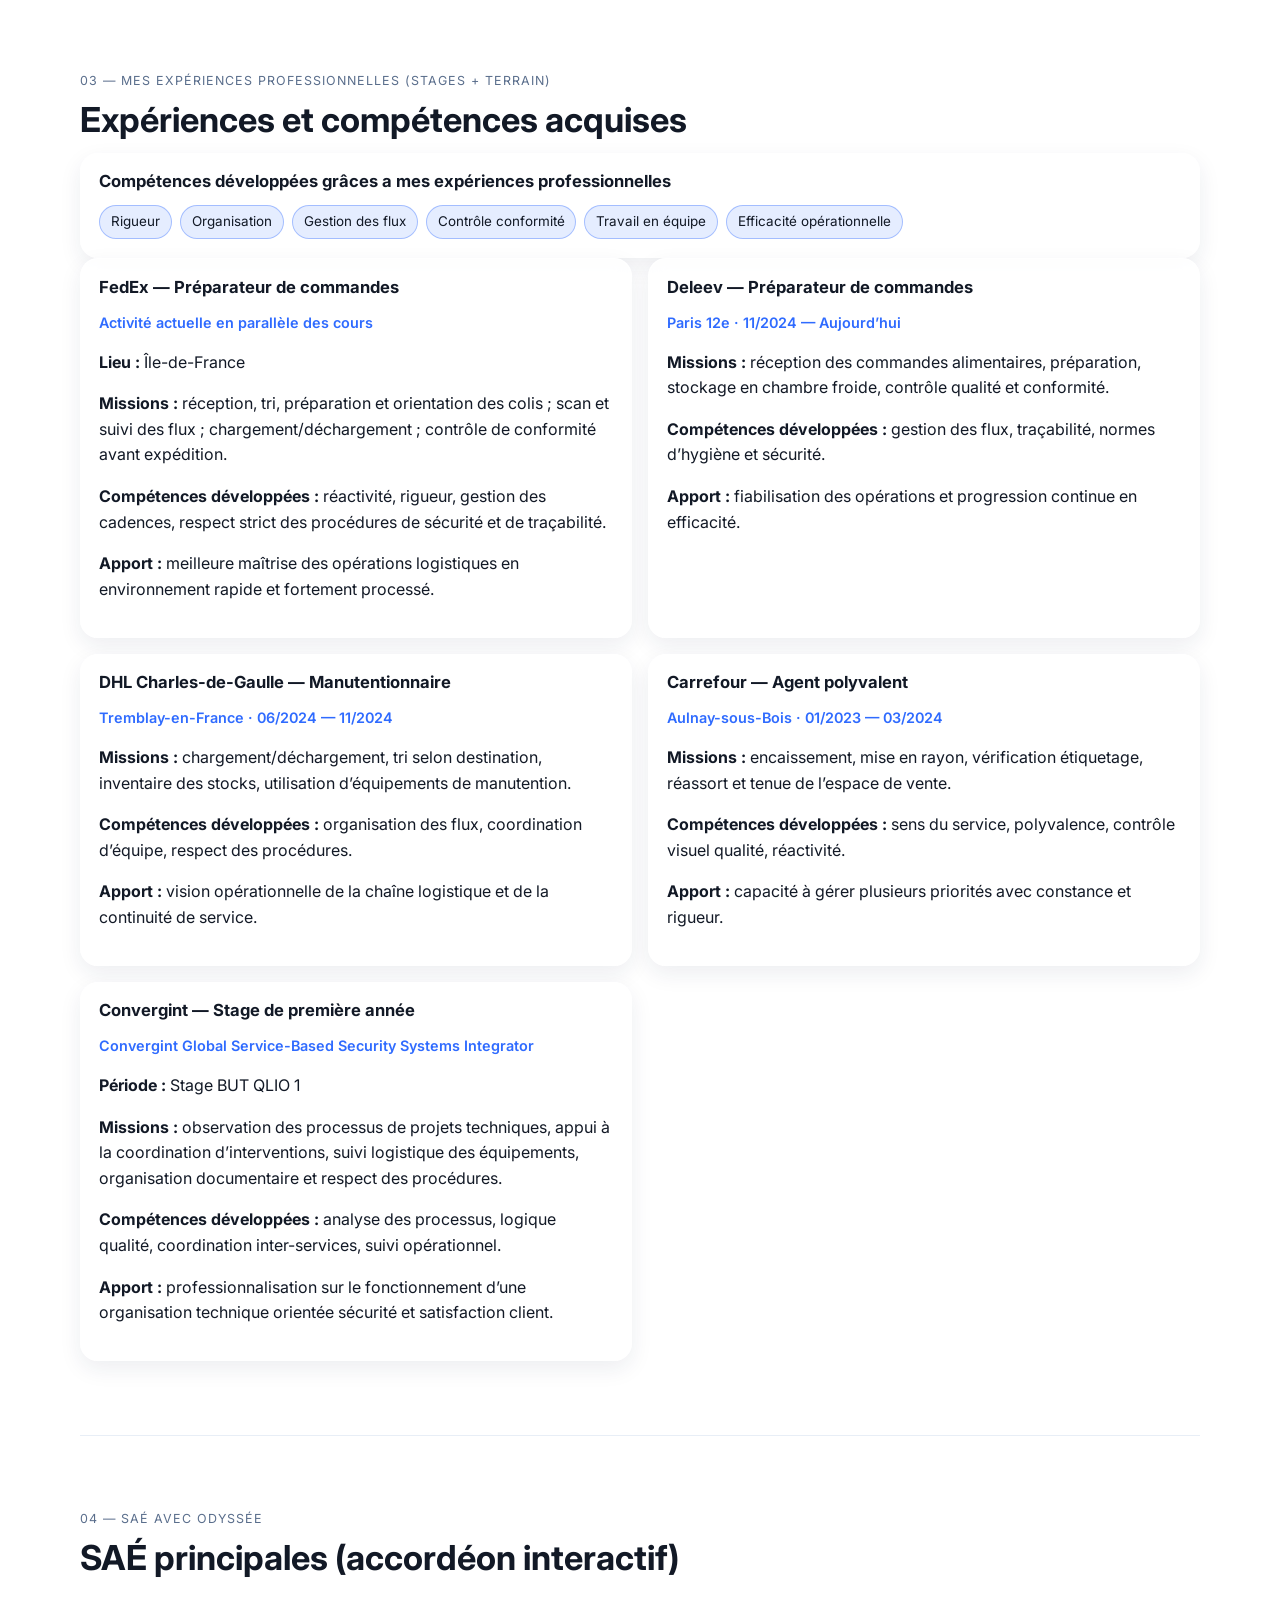
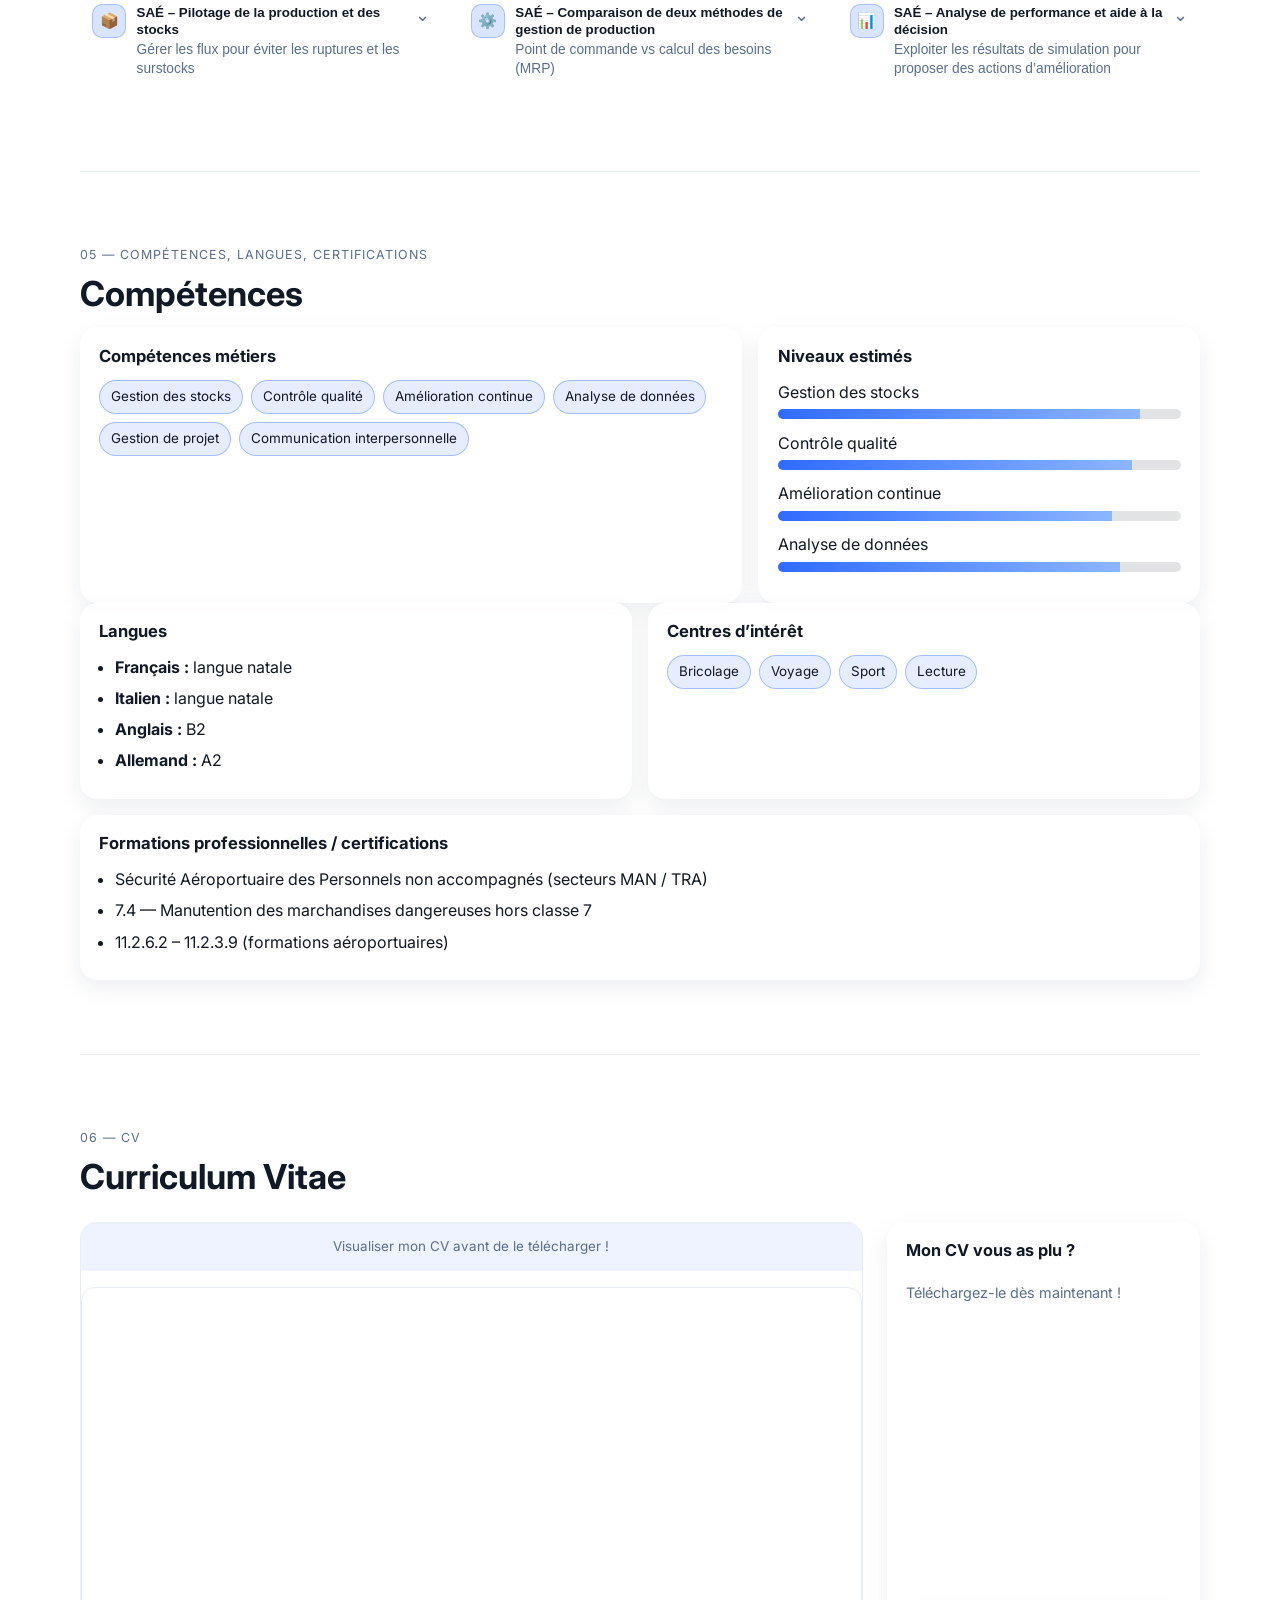
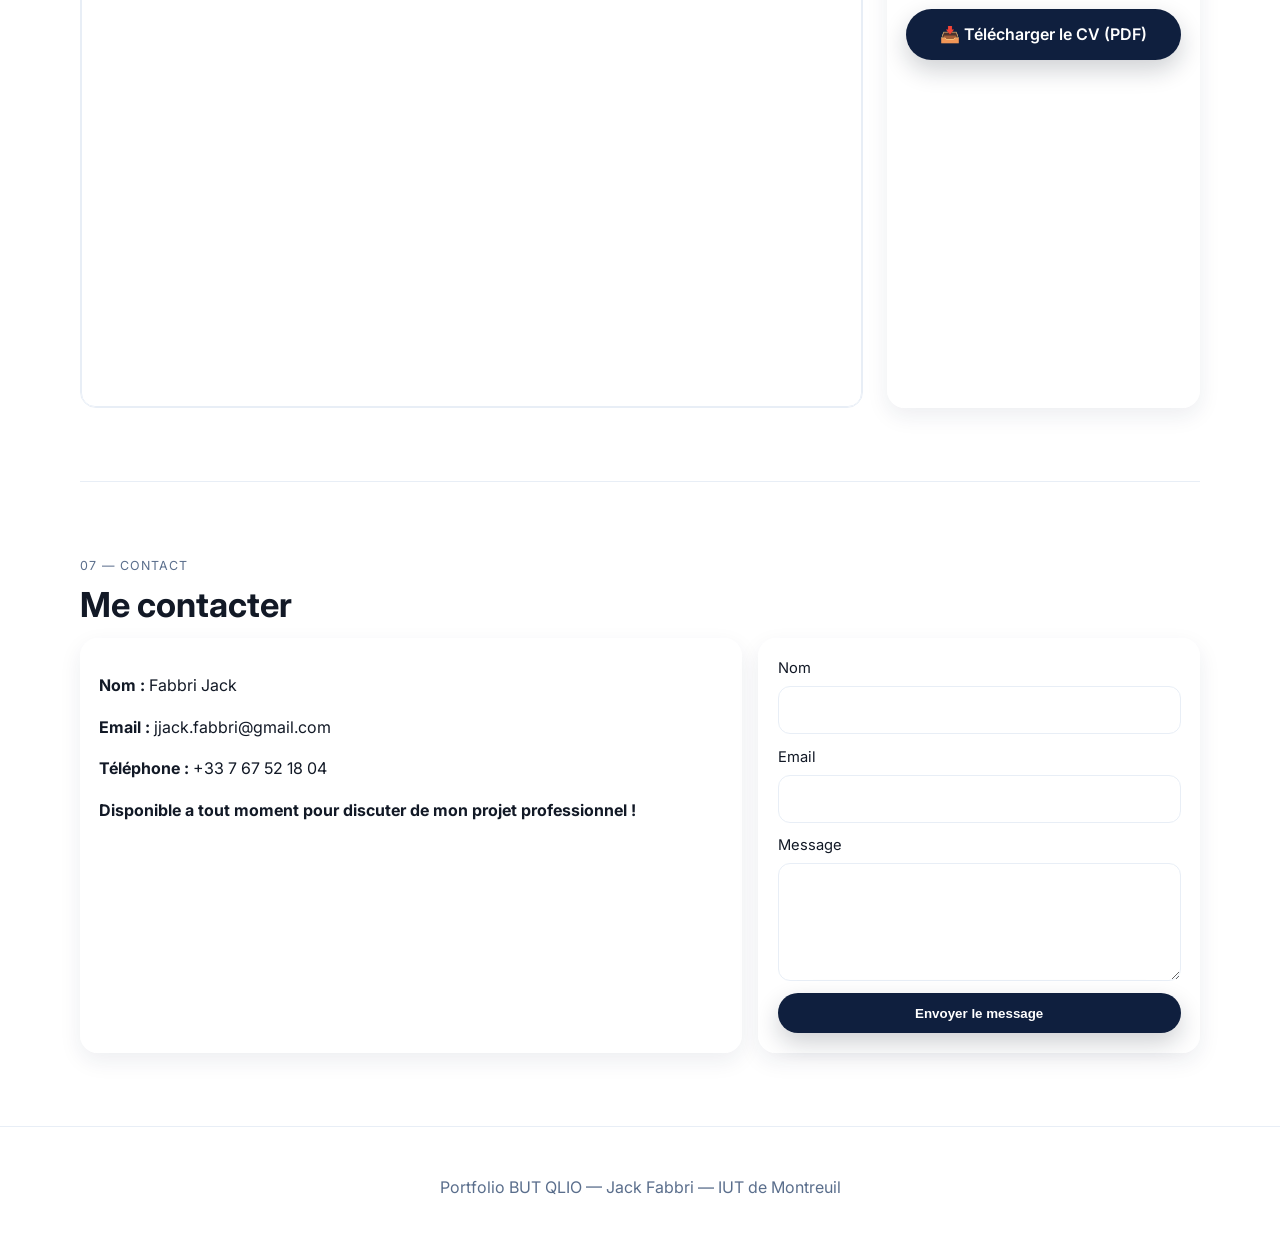
==== commit 79a0521e: "Add files via upload" ====
--- a/index.html
+++ b/index.html
@@ -24,7 +24,7 @@
           <span></span><span></span>
         </button>
         <ul class="nav-links">
-          <li><a href="#overview">Plan 3 min</a></li>
+          <li><a href="#overview">Sommaire</a></li>
           <li><a href="#about">Mon profil</a></li>
           <li><a href="#path">Mon parcours</a></li>
           <li><a href="#experiences">Mes expériences</a></li>
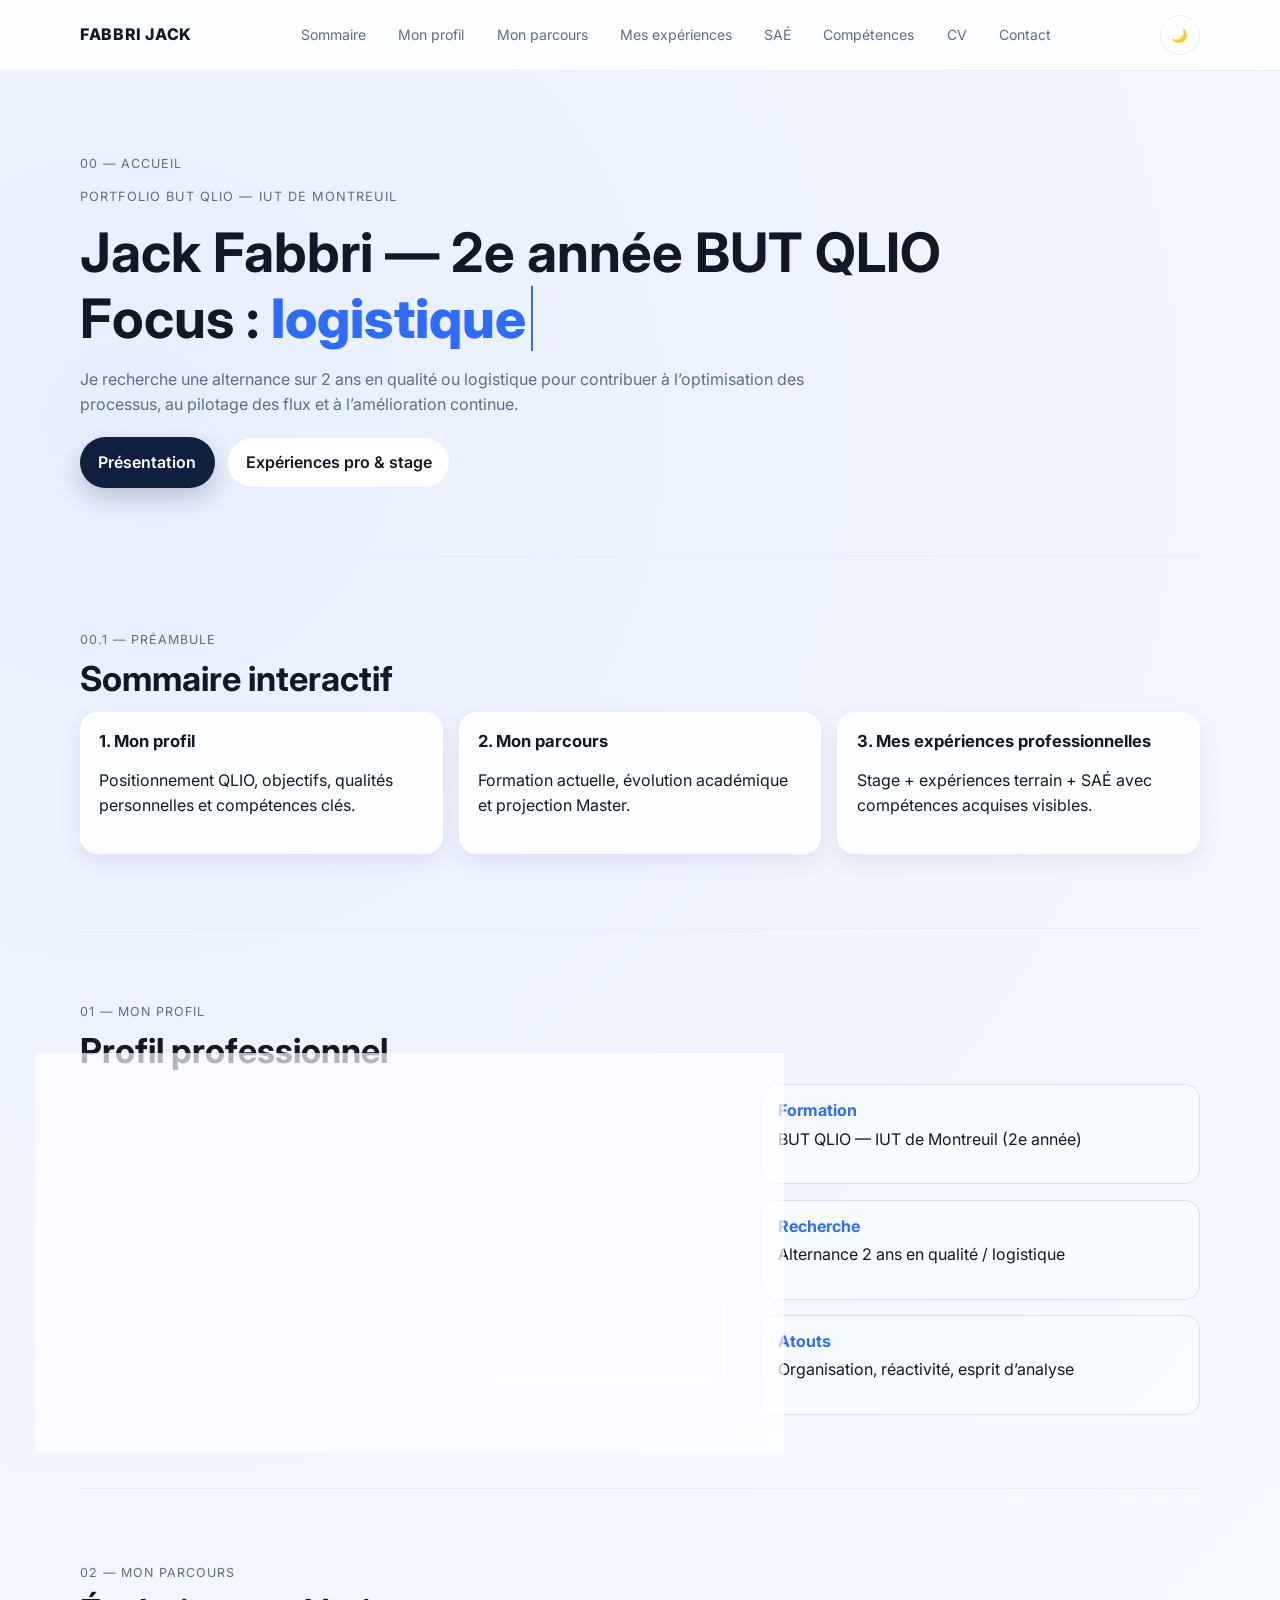
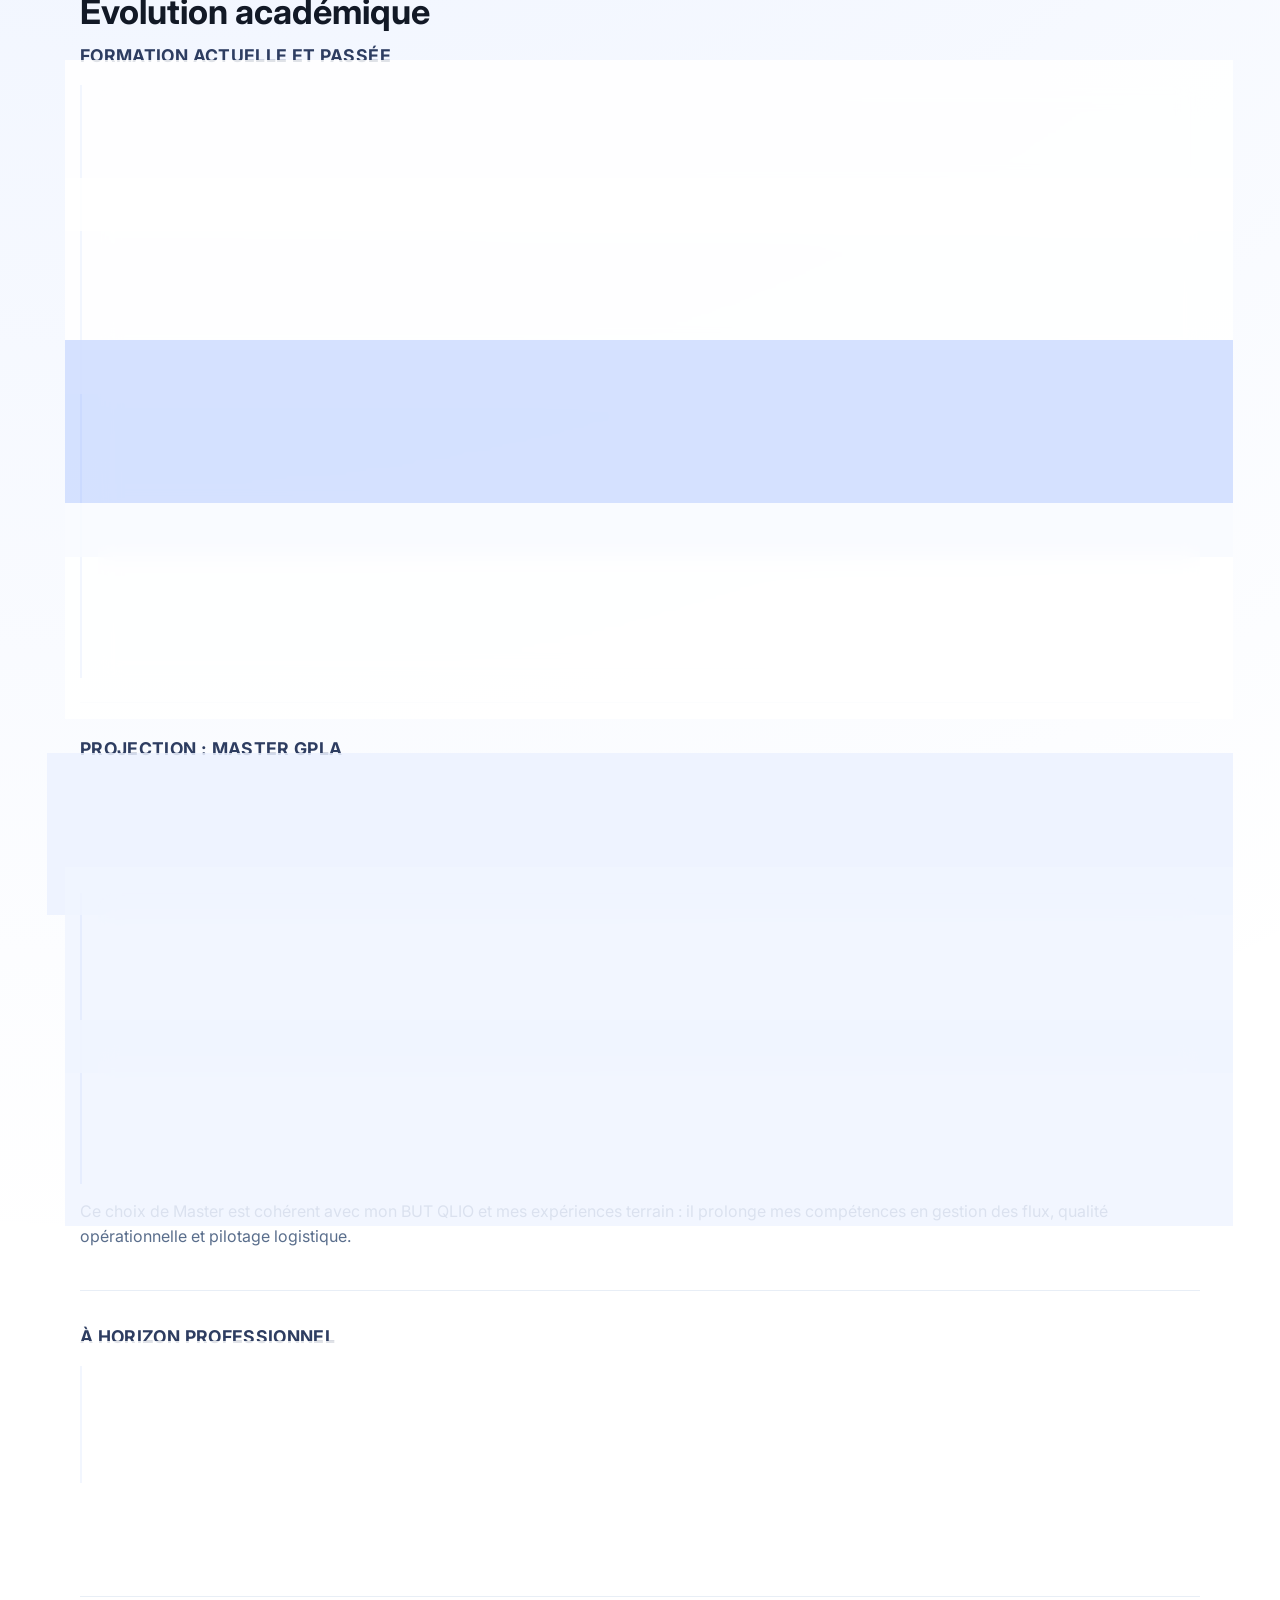
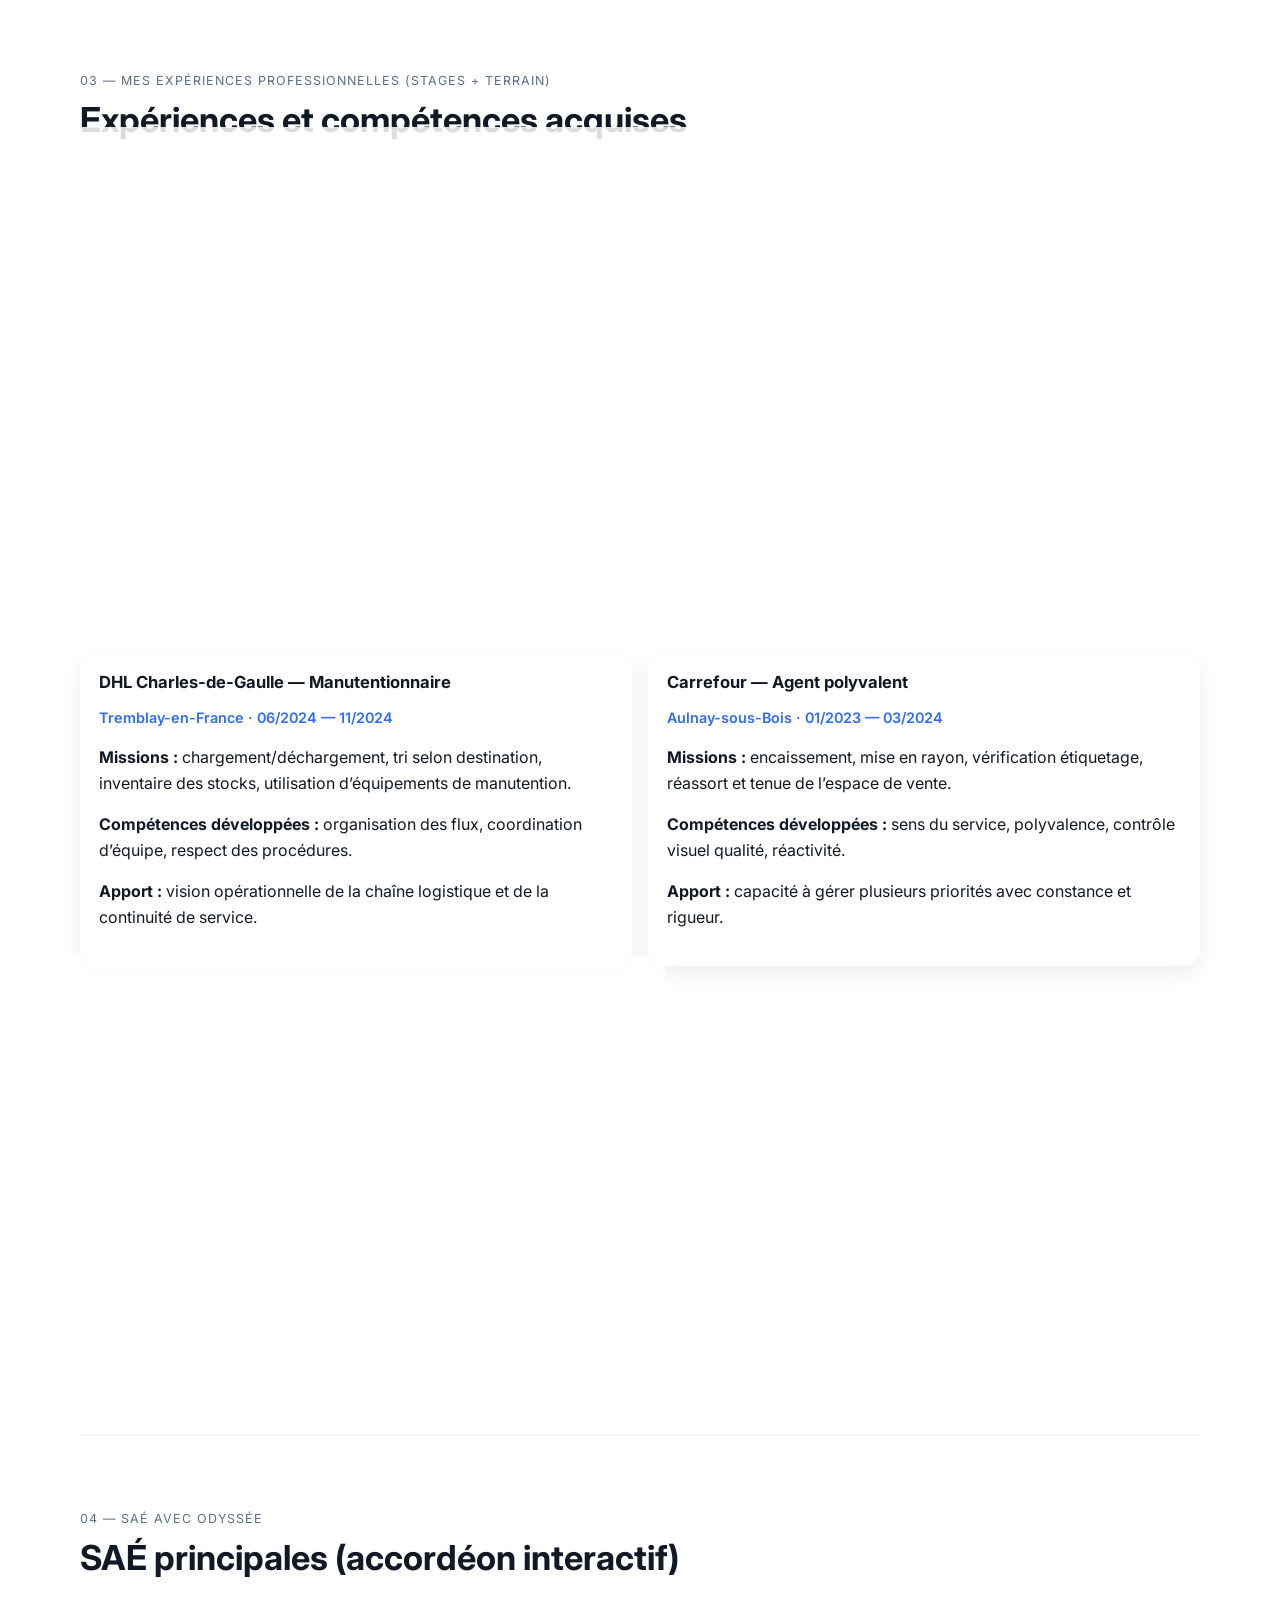
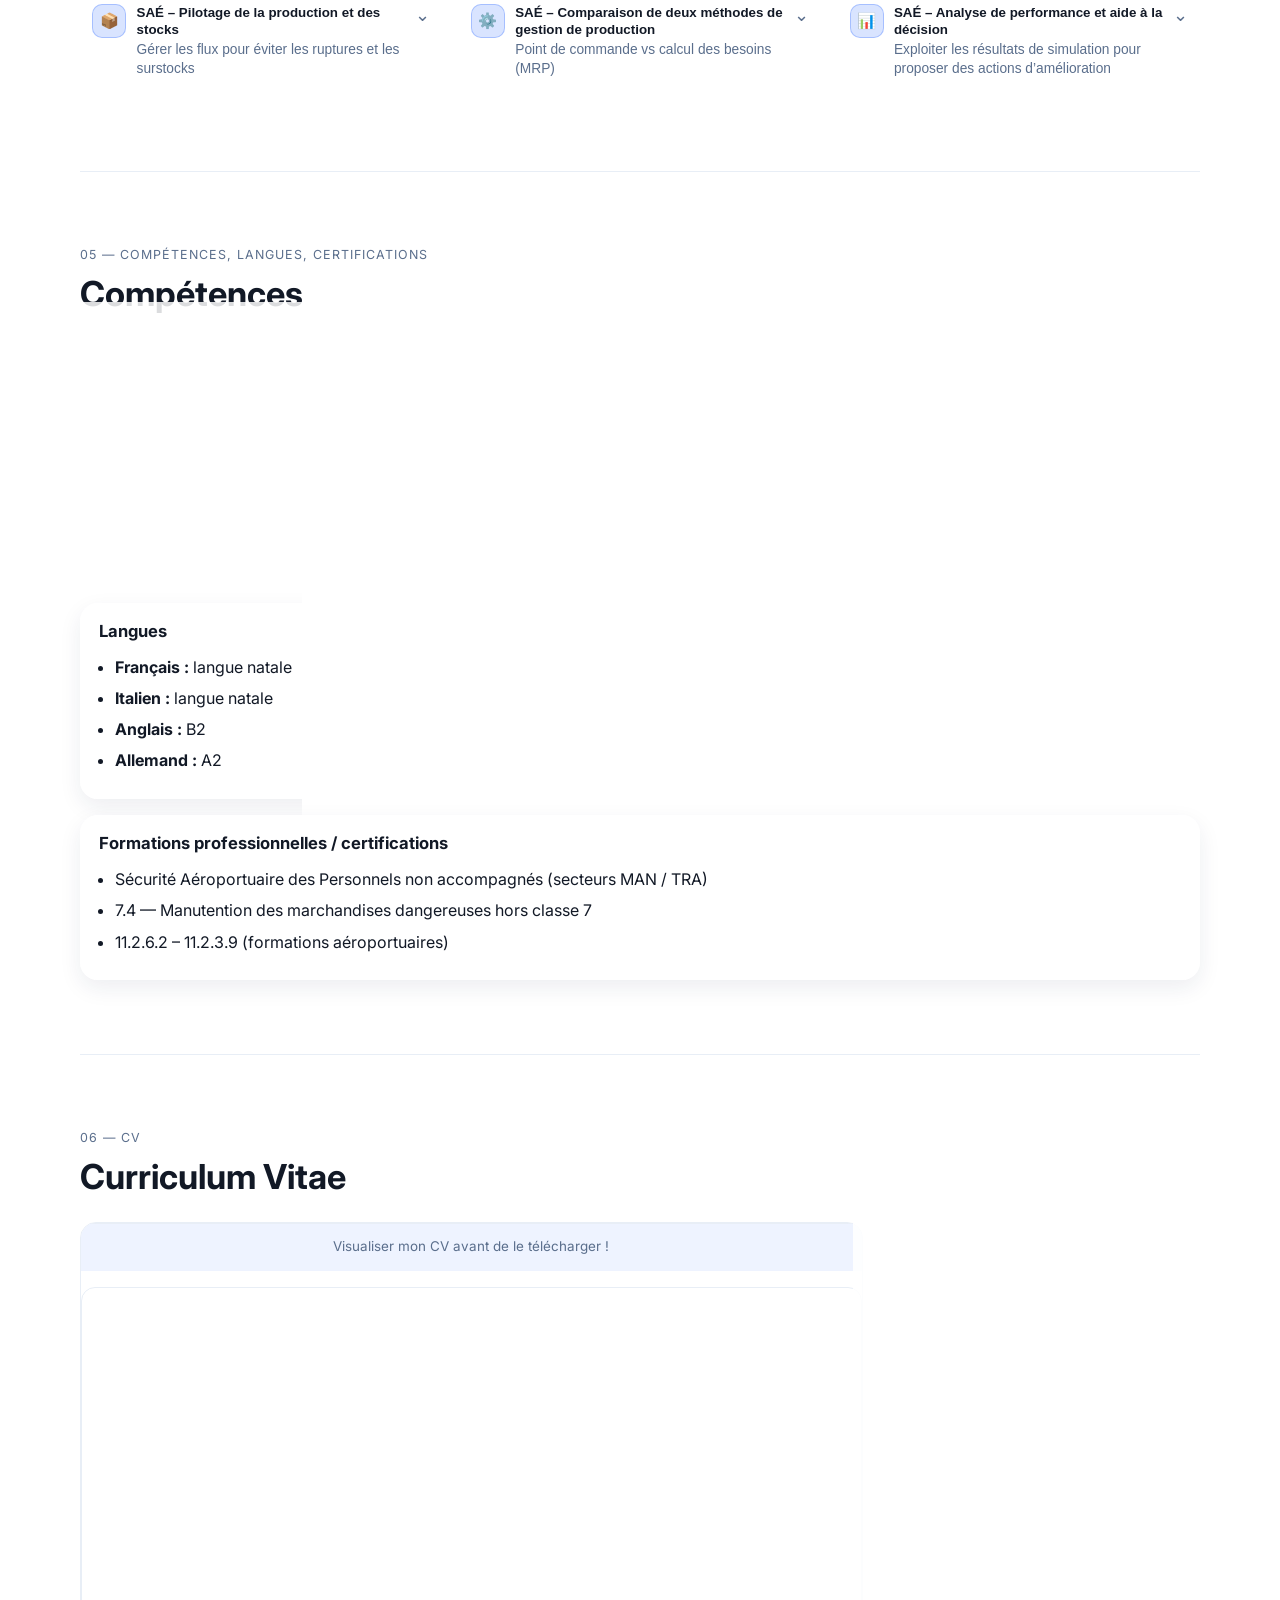
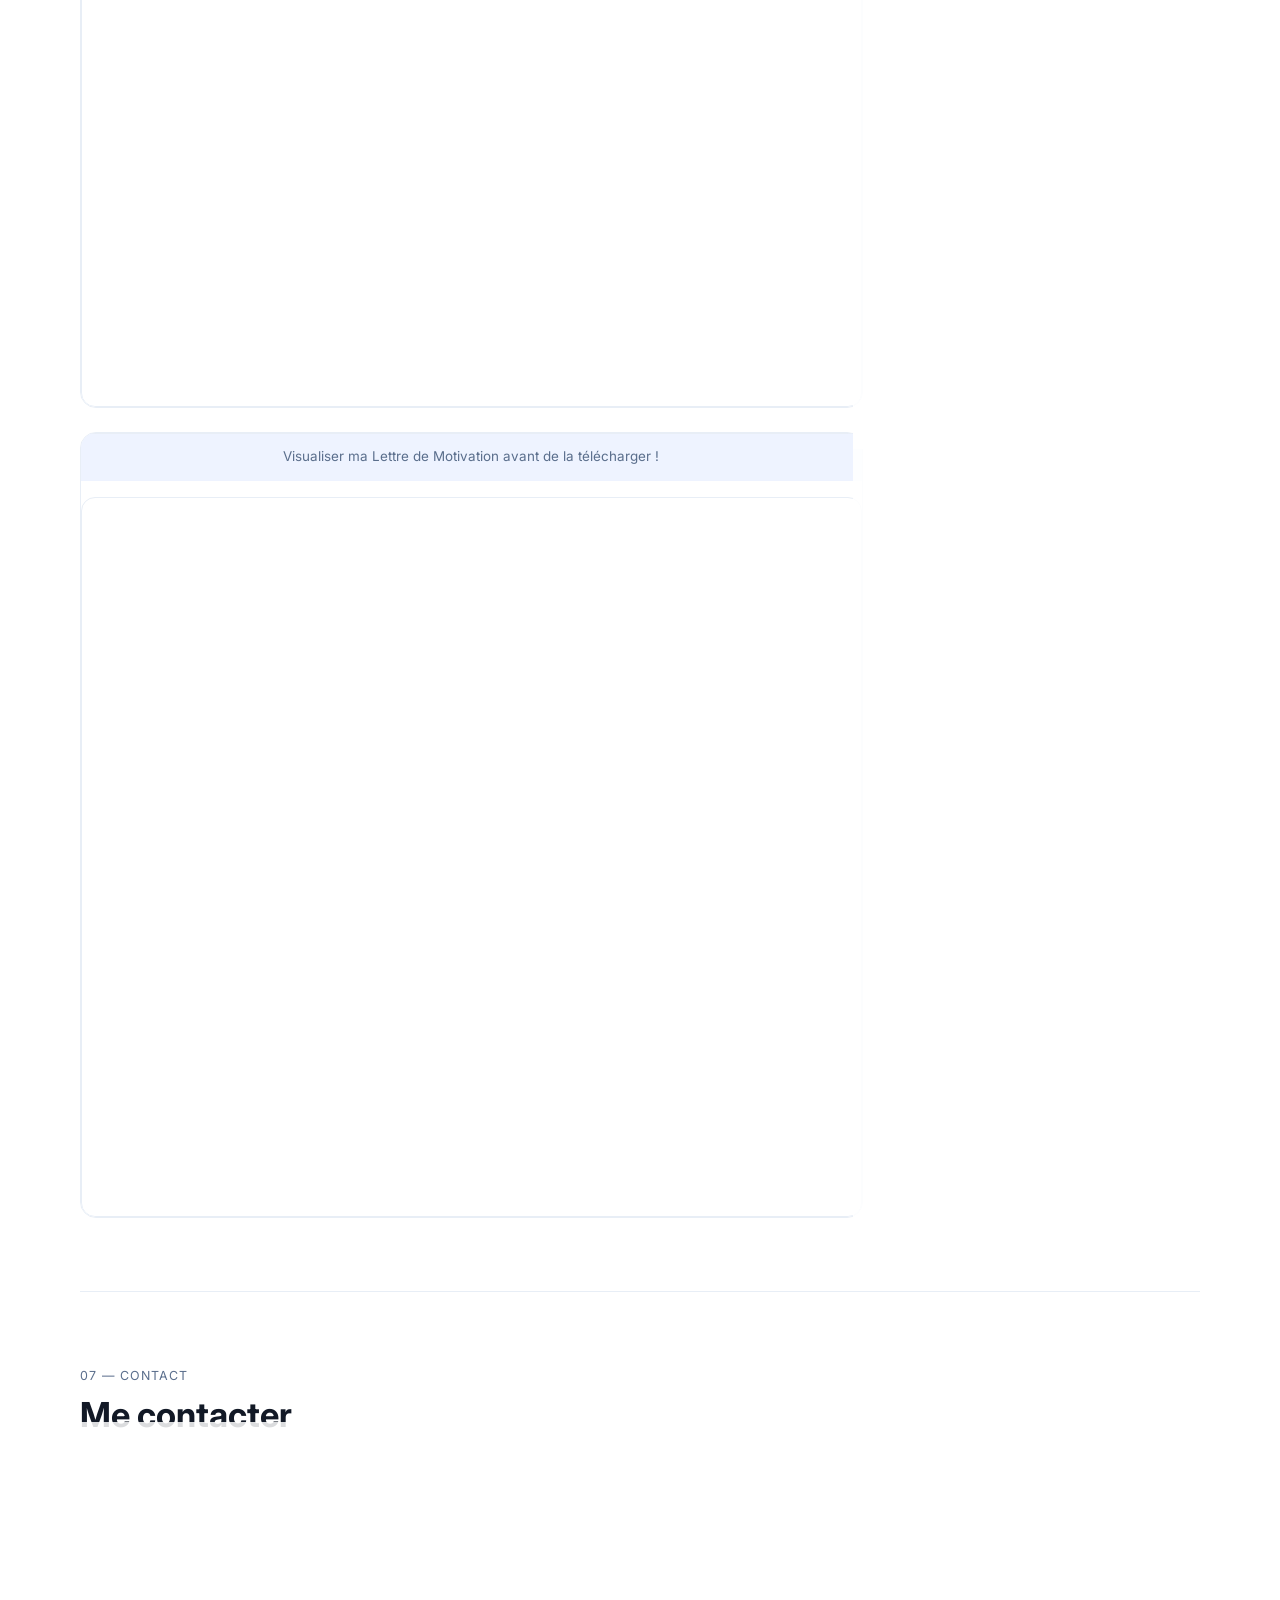
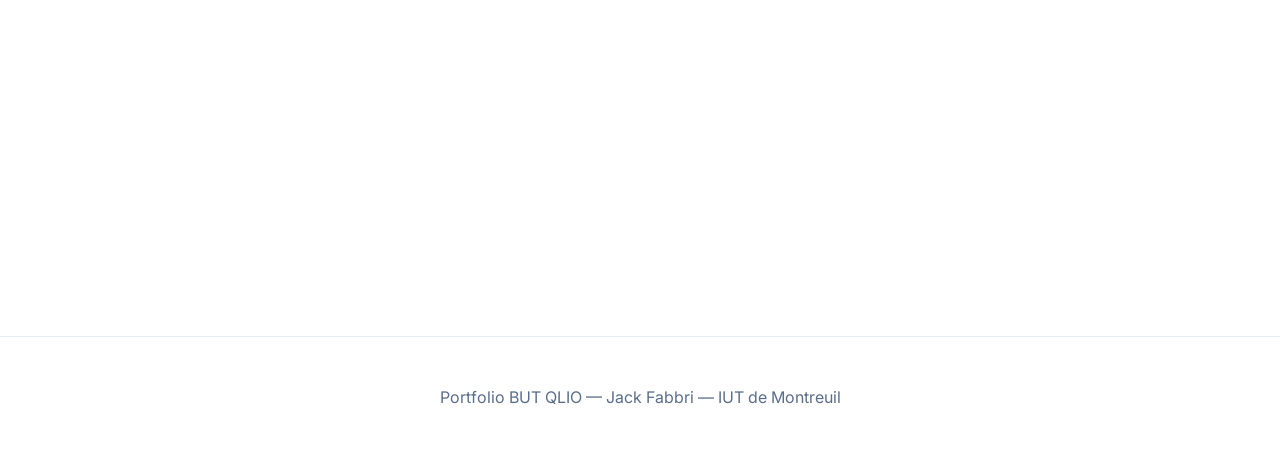
==== commit 3fa956a2: "upload de mon site avec la lettre de motivatoin" ====
--- a/index.html
+++ b/index.html
@@ -349,6 +349,25 @@
             </article>
           </div>
         </div>
+
+        <div class="cv-container">
+          <div class="cv-viewer">
+            <p class="cv-note-viewer"> Visualiser ma Lettre de Motivation avant de la télécharger ! </p>
+
+            <div id="lm-embed" class="cv-embed">
+              <iframe id="lm-frame" src="LM - Jack FABBRI.pdf" frameborder="0" width="100%" height="920"></iframe>
+            </div>
+          </div>
+
+          <div class="cv-download">
+            <article class="block hover-lift">
+              <h3>Alors convanicu ? </h3>
+              <p>Téléchargez-ma lettre de motivation dès maintenant !</p>
+              <a href="LM - Jack FABBRI.pdf" class="btn btn-primary" download>📥 Télécharger ma Lettre de Motivation (PDF)</a>
+              <p class="cv-note"></p>
+            </article>
+          </div>
+        </div>
       </section>
 
       <section class="section container reveal" id="contact">
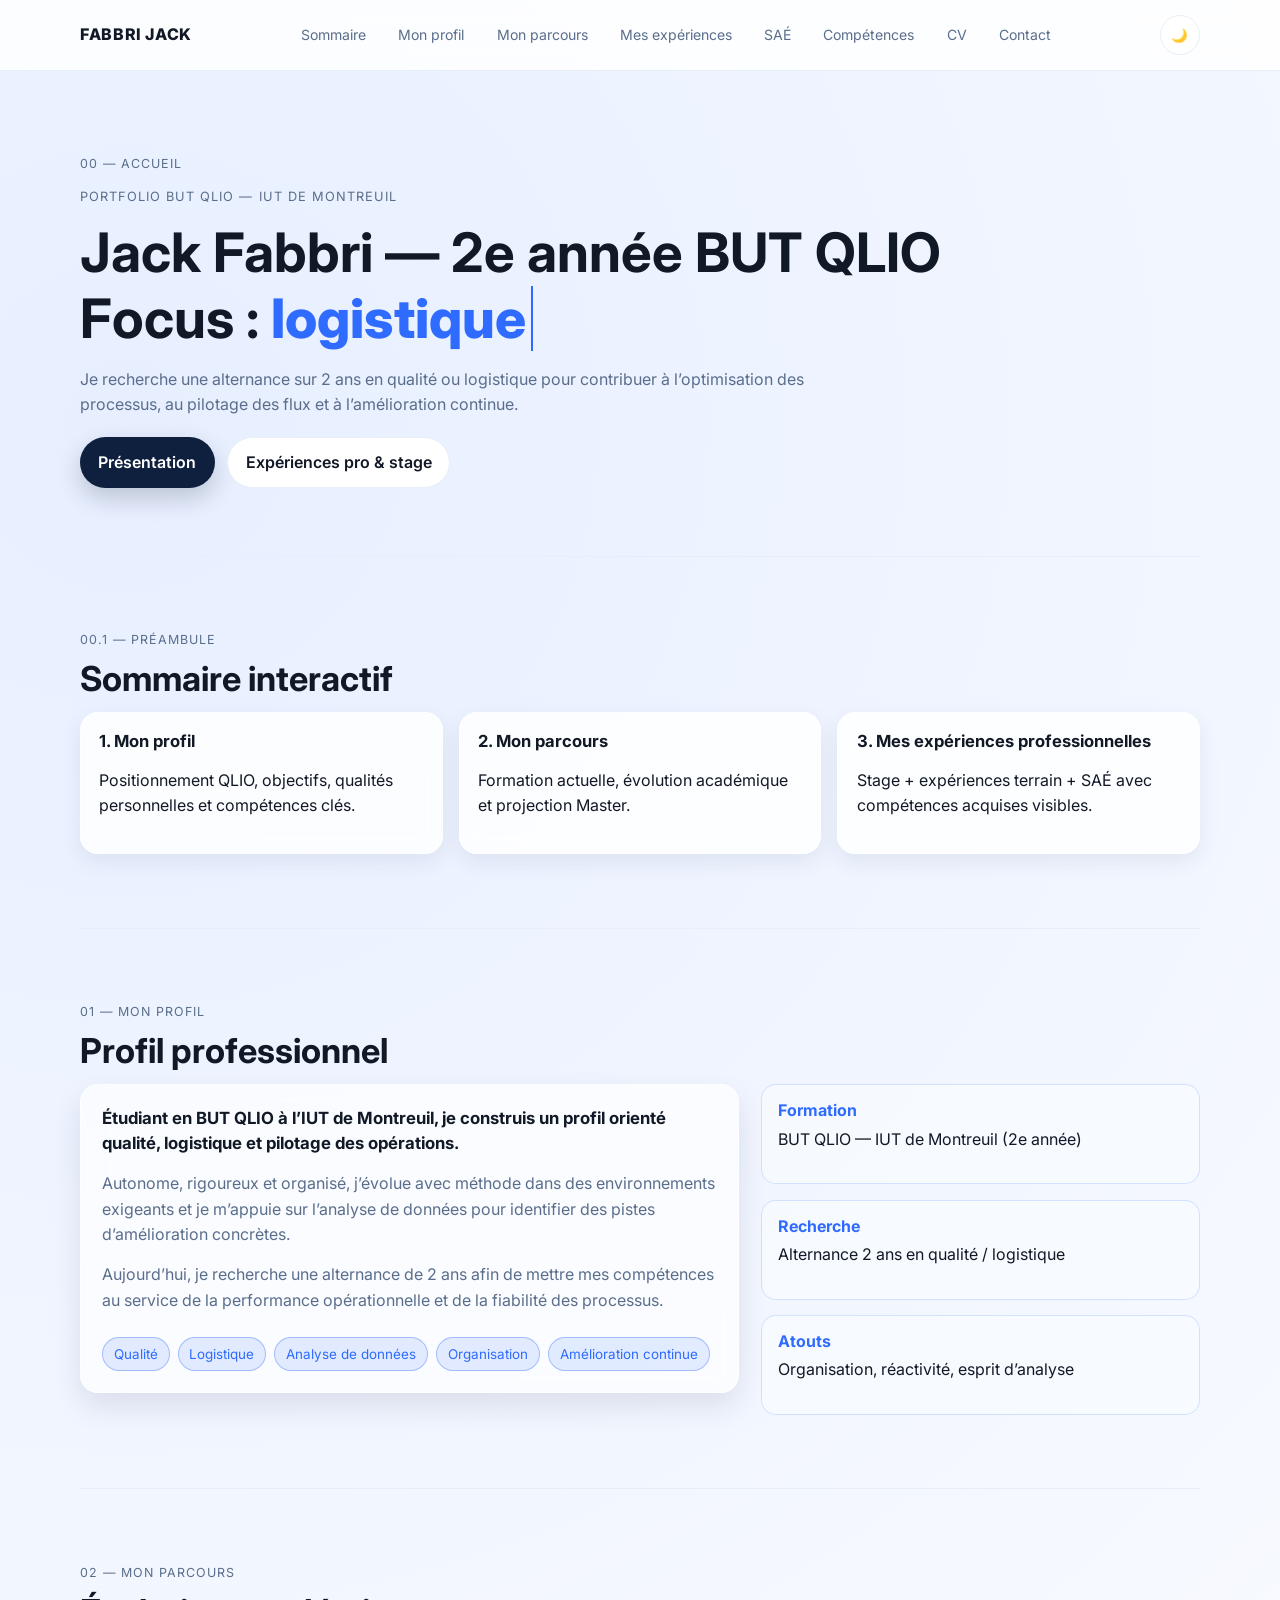
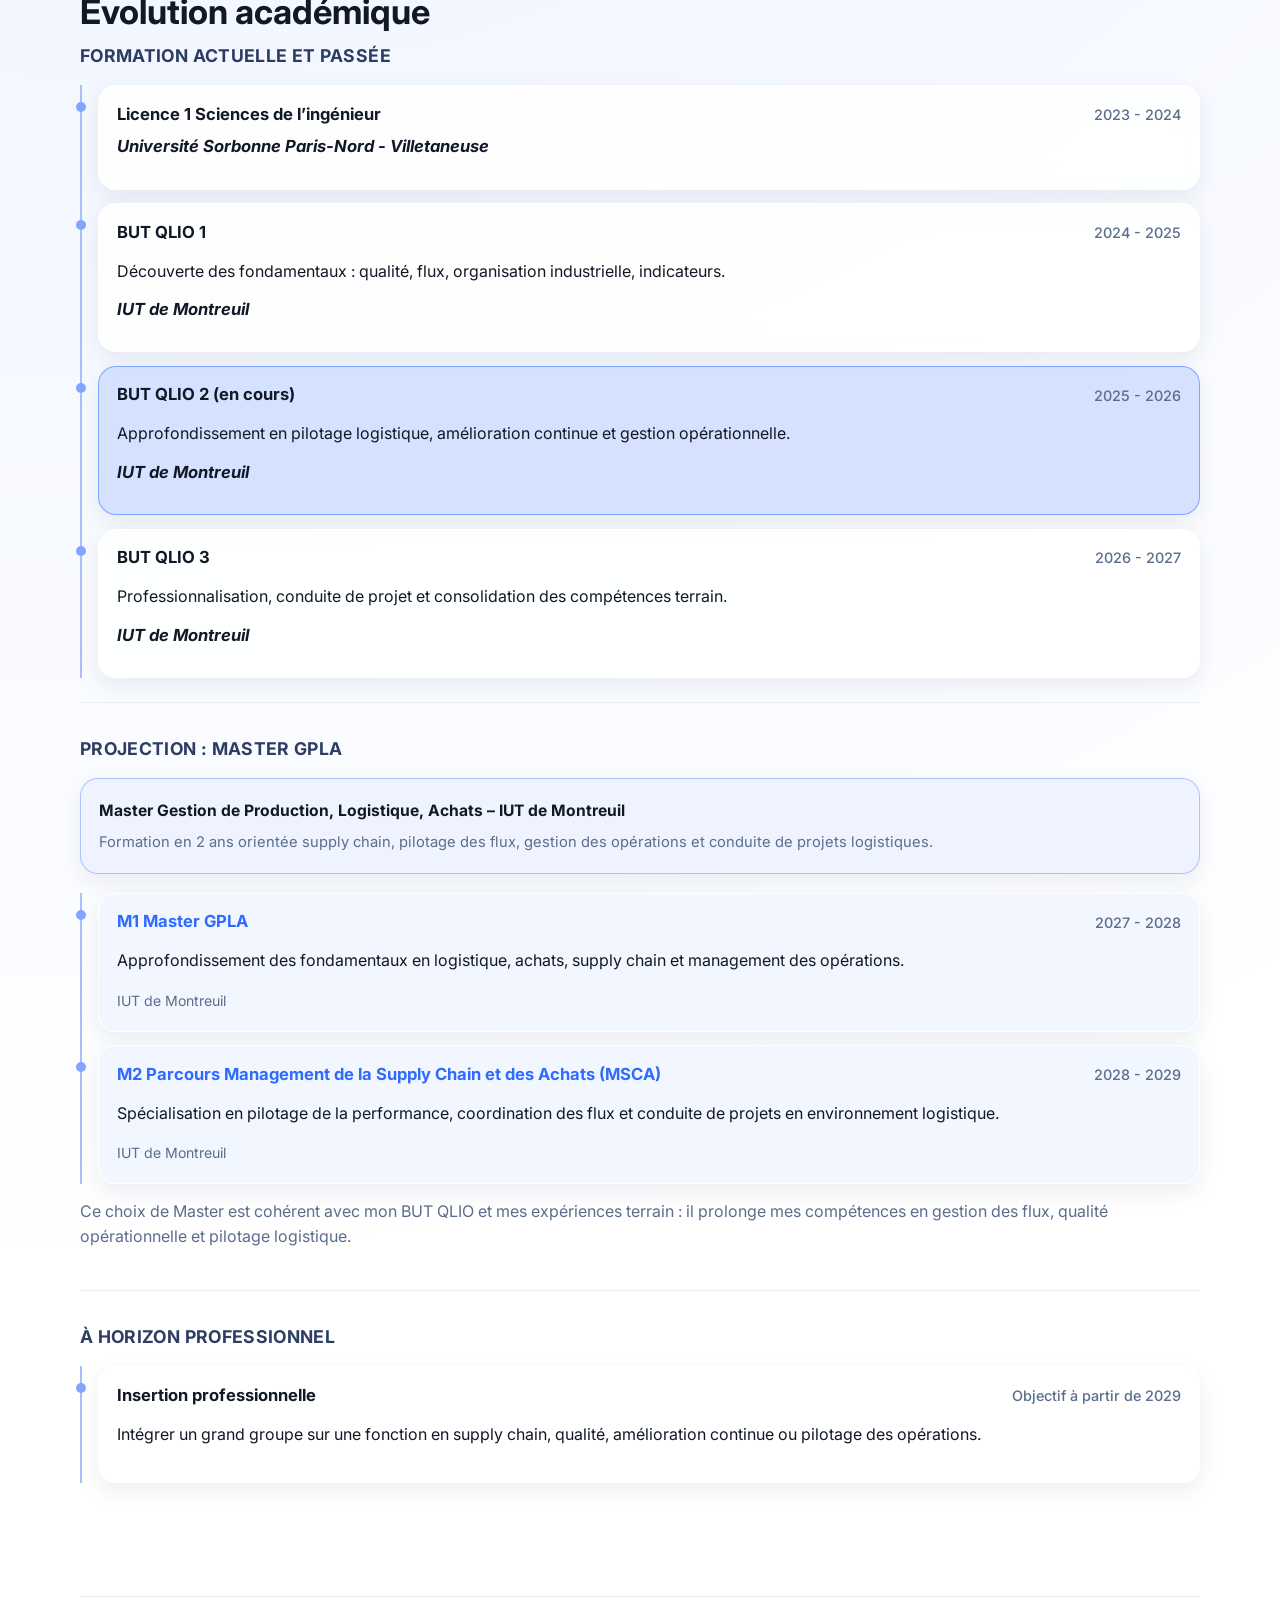
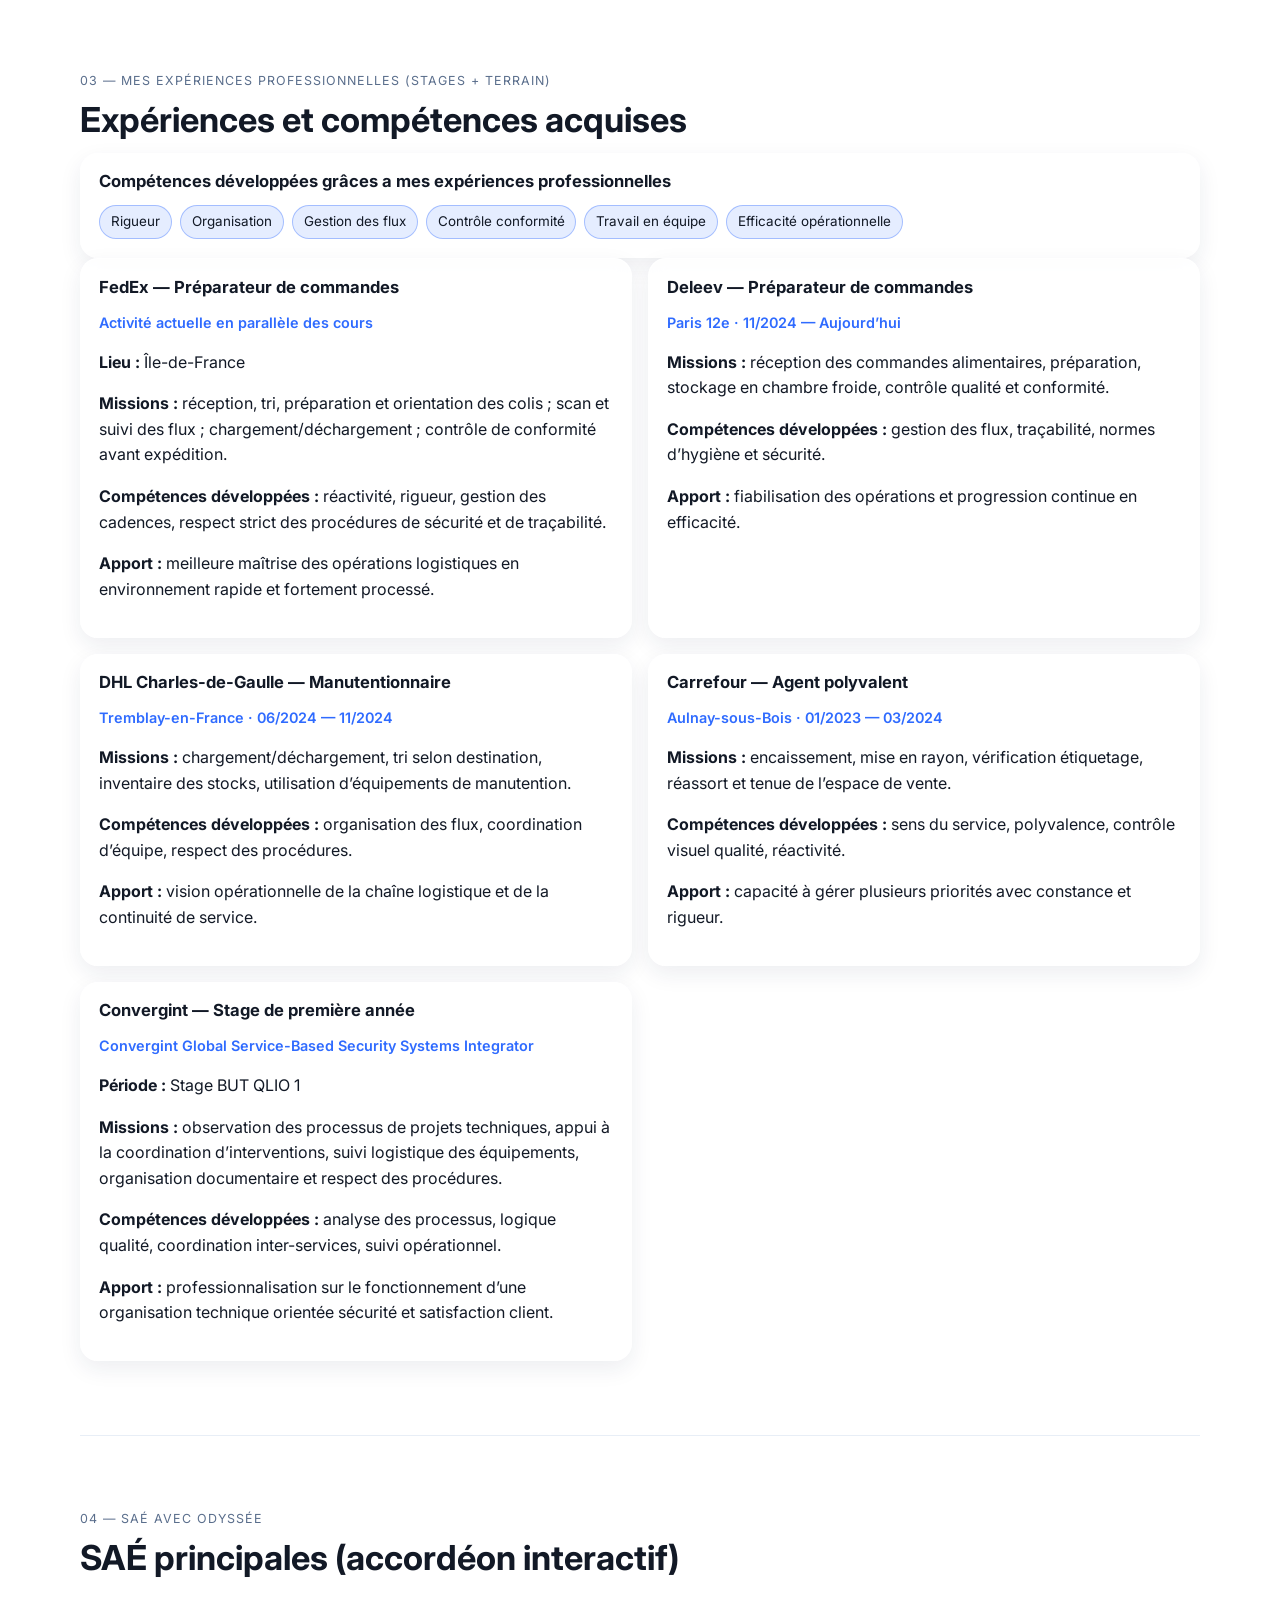
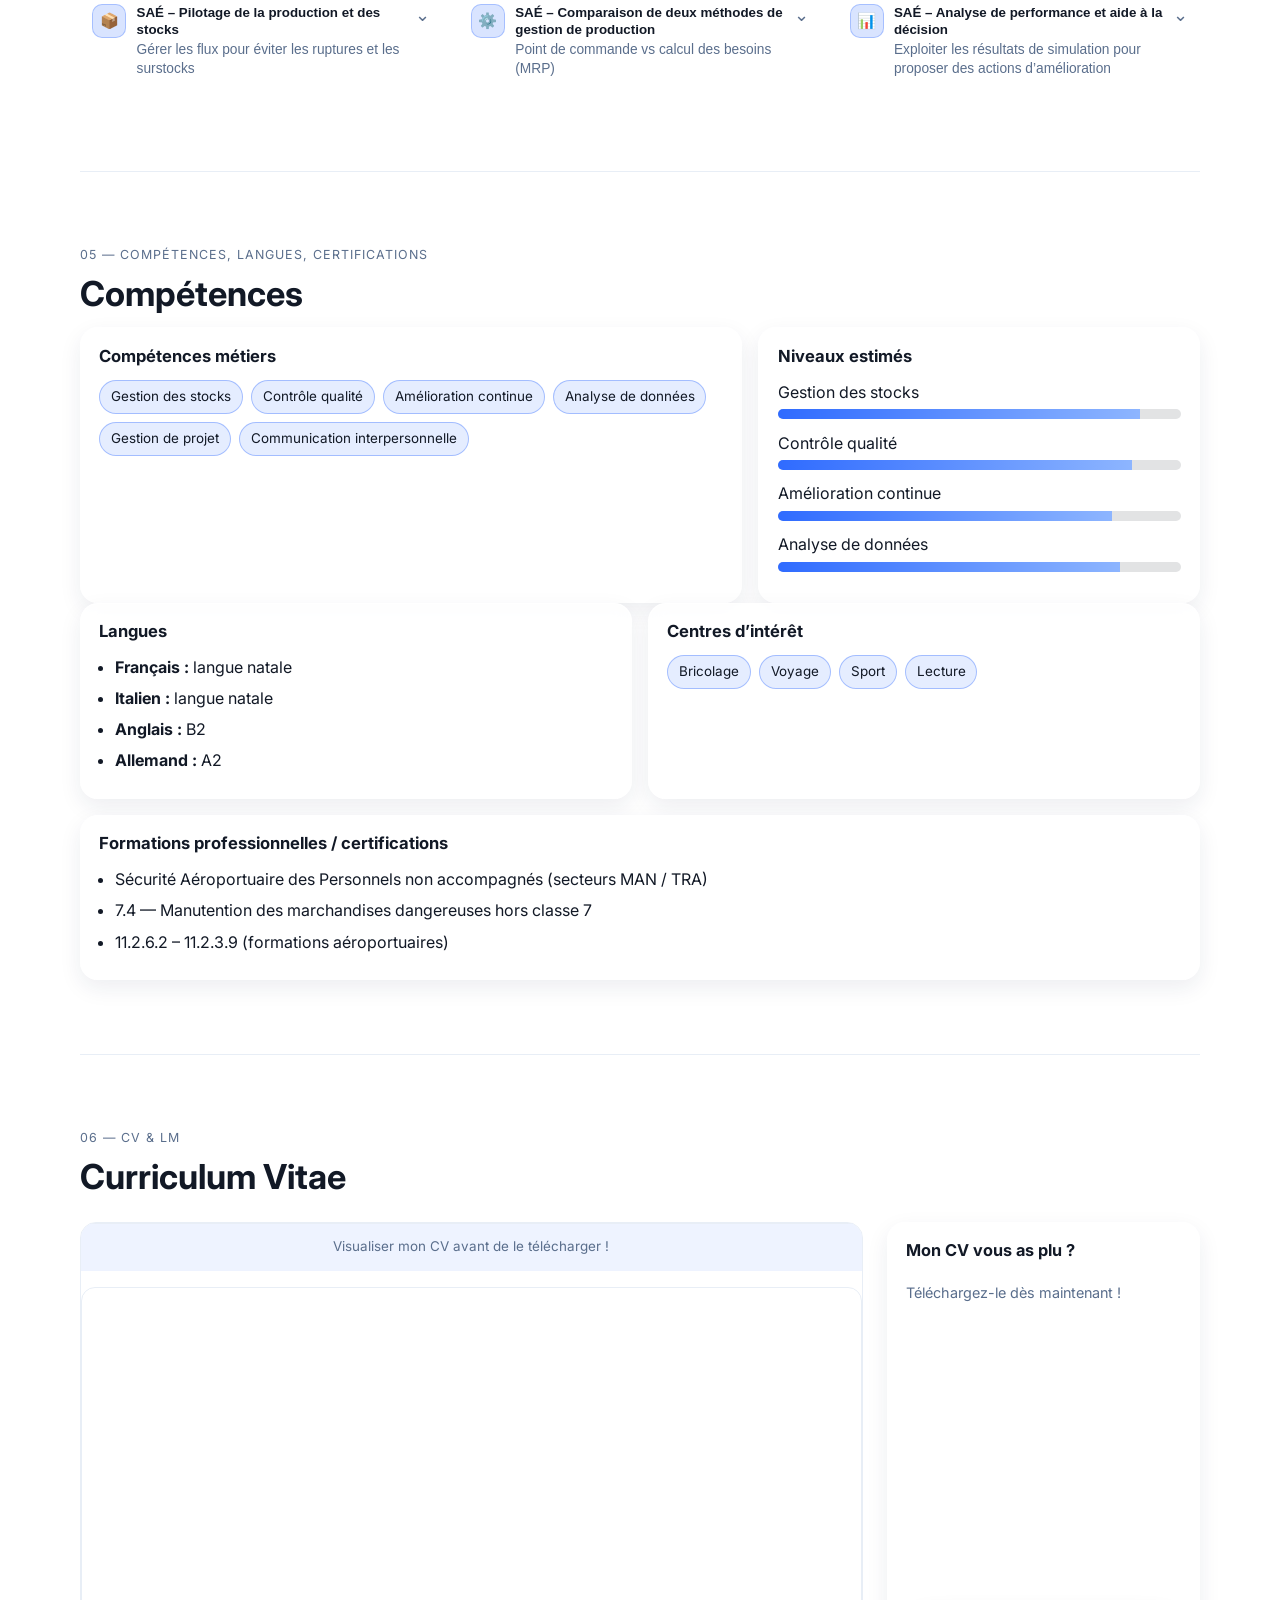
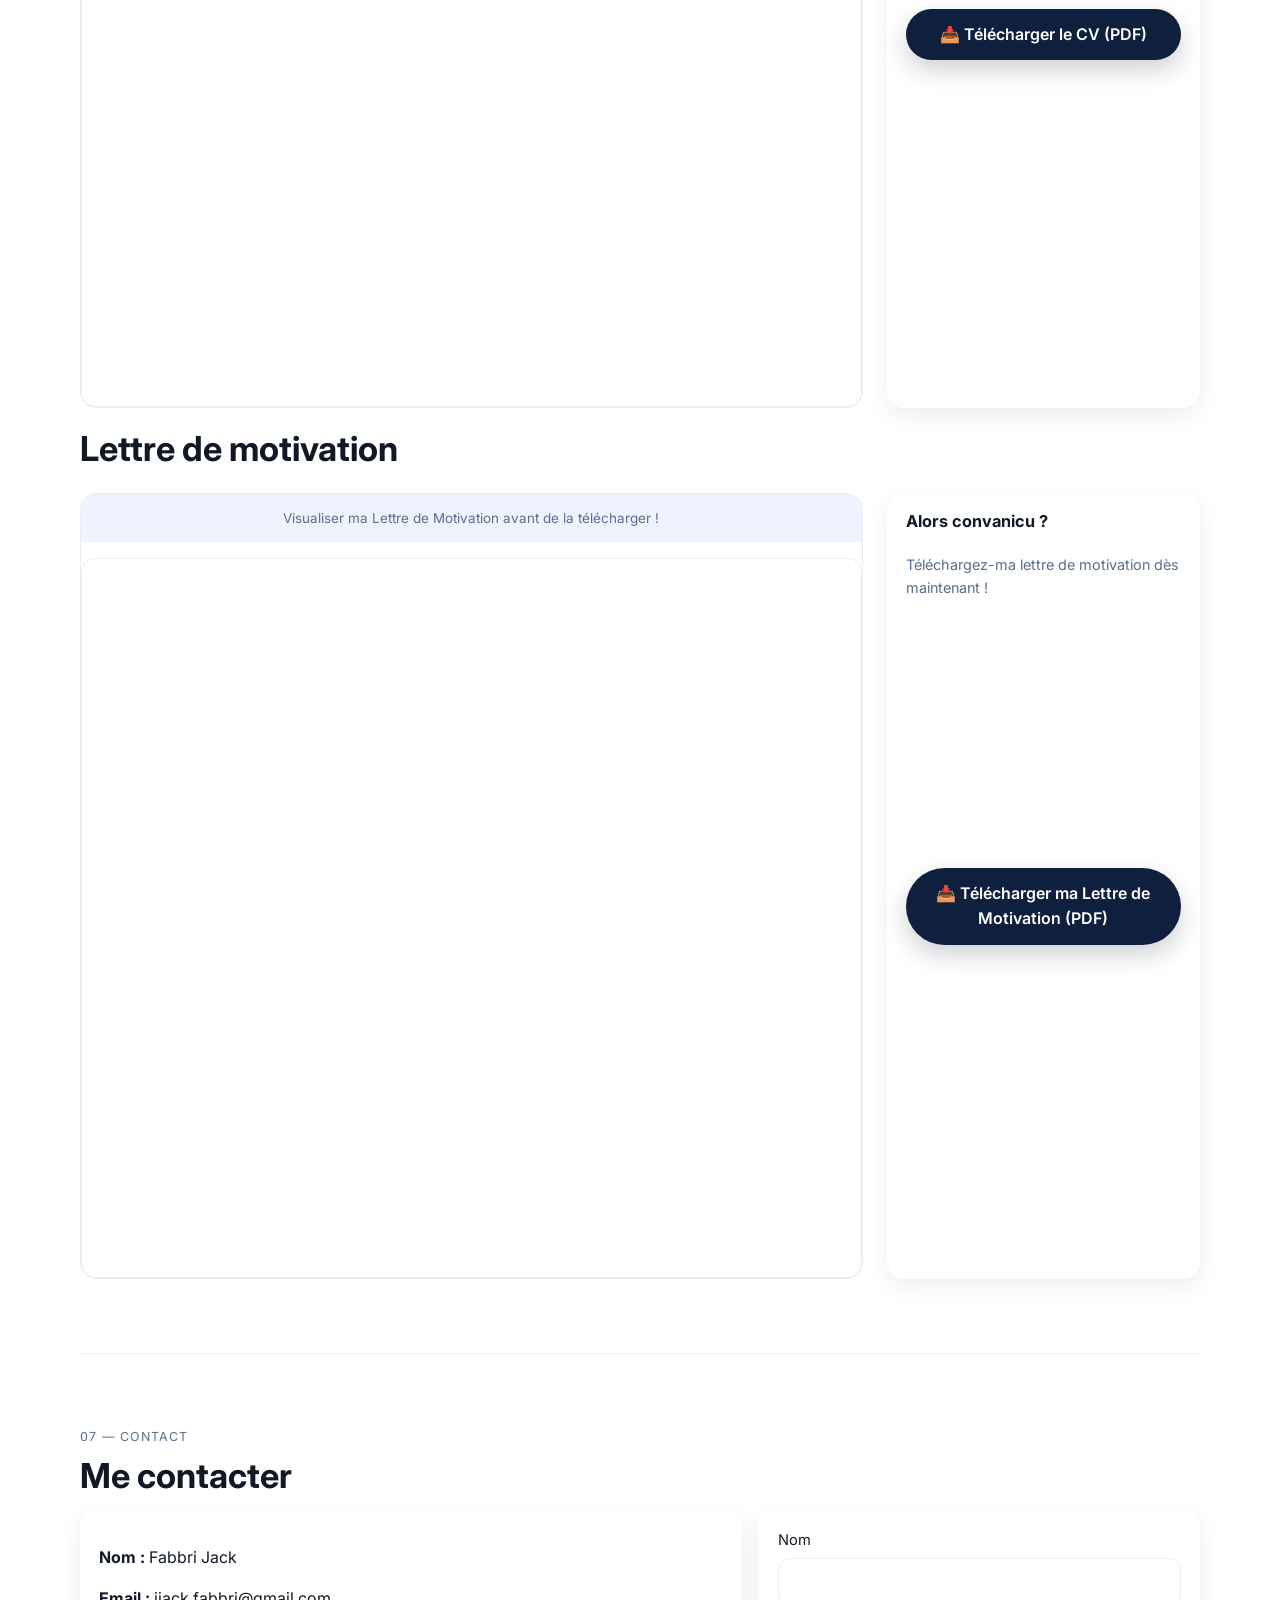
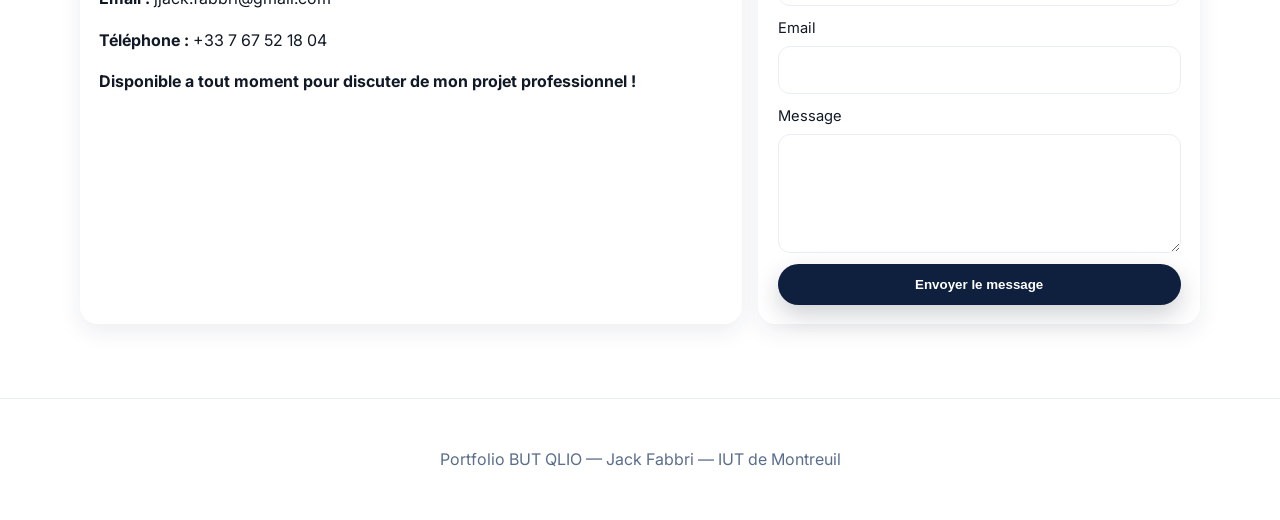
==== commit 39567414: "v3" ====
--- a/index.html
+++ b/index.html
@@ -328,7 +328,7 @@
       </section>
 
       <section class="section container reveal" id="cv">
-        <p class="section-id">06 — CV</p>
+        <p class="section-id">06 — CV & LM</p>
         <h2>Curriculum Vitae</h2>
 
         <div class="cv-container">
@@ -350,6 +350,9 @@
           </div>
         </div>
 
+        <div class="lm">
+          <h2>Lettre de motivation</h2>
+        </div>
         <div class="cv-container">
           <div class="cv-viewer">
             <p class="cv-note-viewer"> Visualiser ma Lettre de Motivation avant de la télécharger ! </p>
--- a/style.css
+++ b/style.css
@@ -415,7 +415,7 @@
   margin: 0.5rem 0 0;
 }
 
-/* CV Visualization */
+/*  Visualization */
 .cv-highlight { display: grid; gap: 0.8rem; }
 
 .cv-container {
@@ -511,6 +511,10 @@
   margin-top: auto;
 }
 
+.lm{
+  margin-top: 20px;
+  margin-bottom: 2px;
+}
 .cv-note { color: var(--muted); margin: 0; font-size: 0.88rem; }
 
 .contact-form { display: grid; gap: 0.7rem; }
